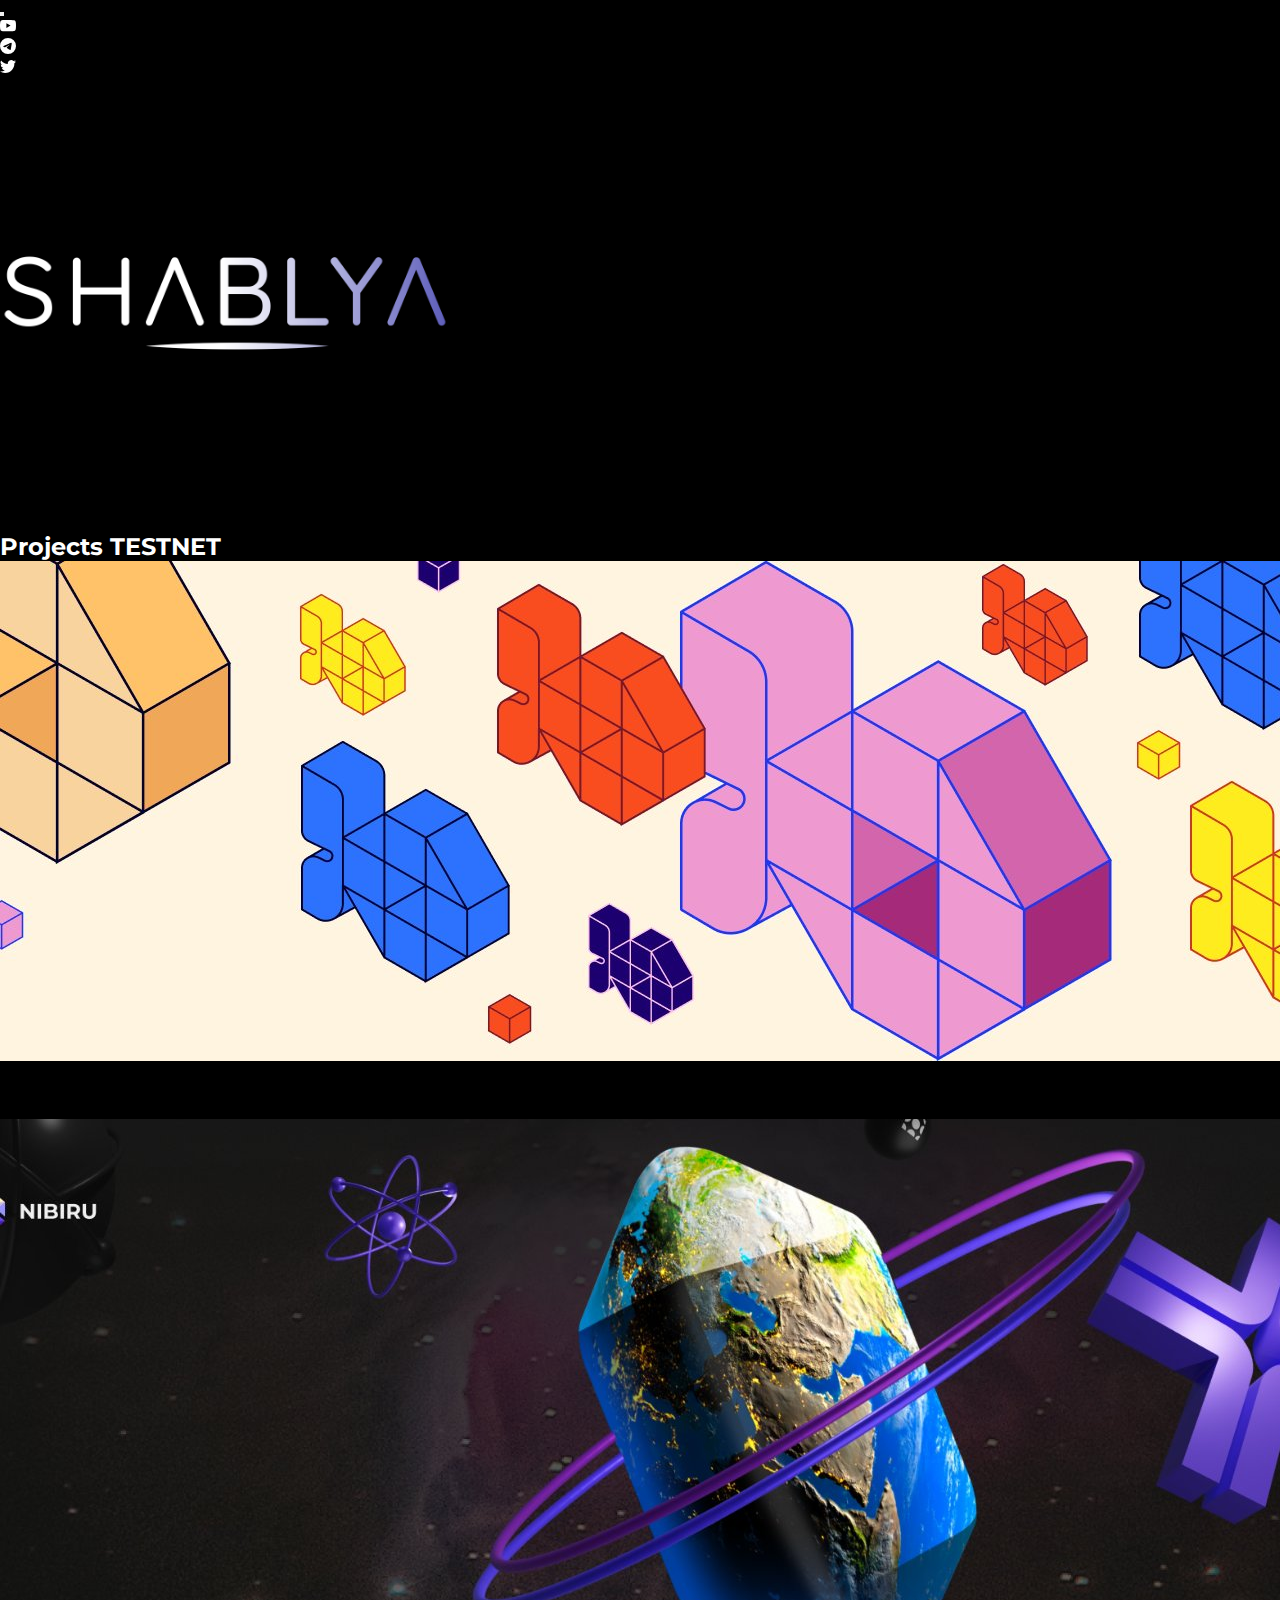
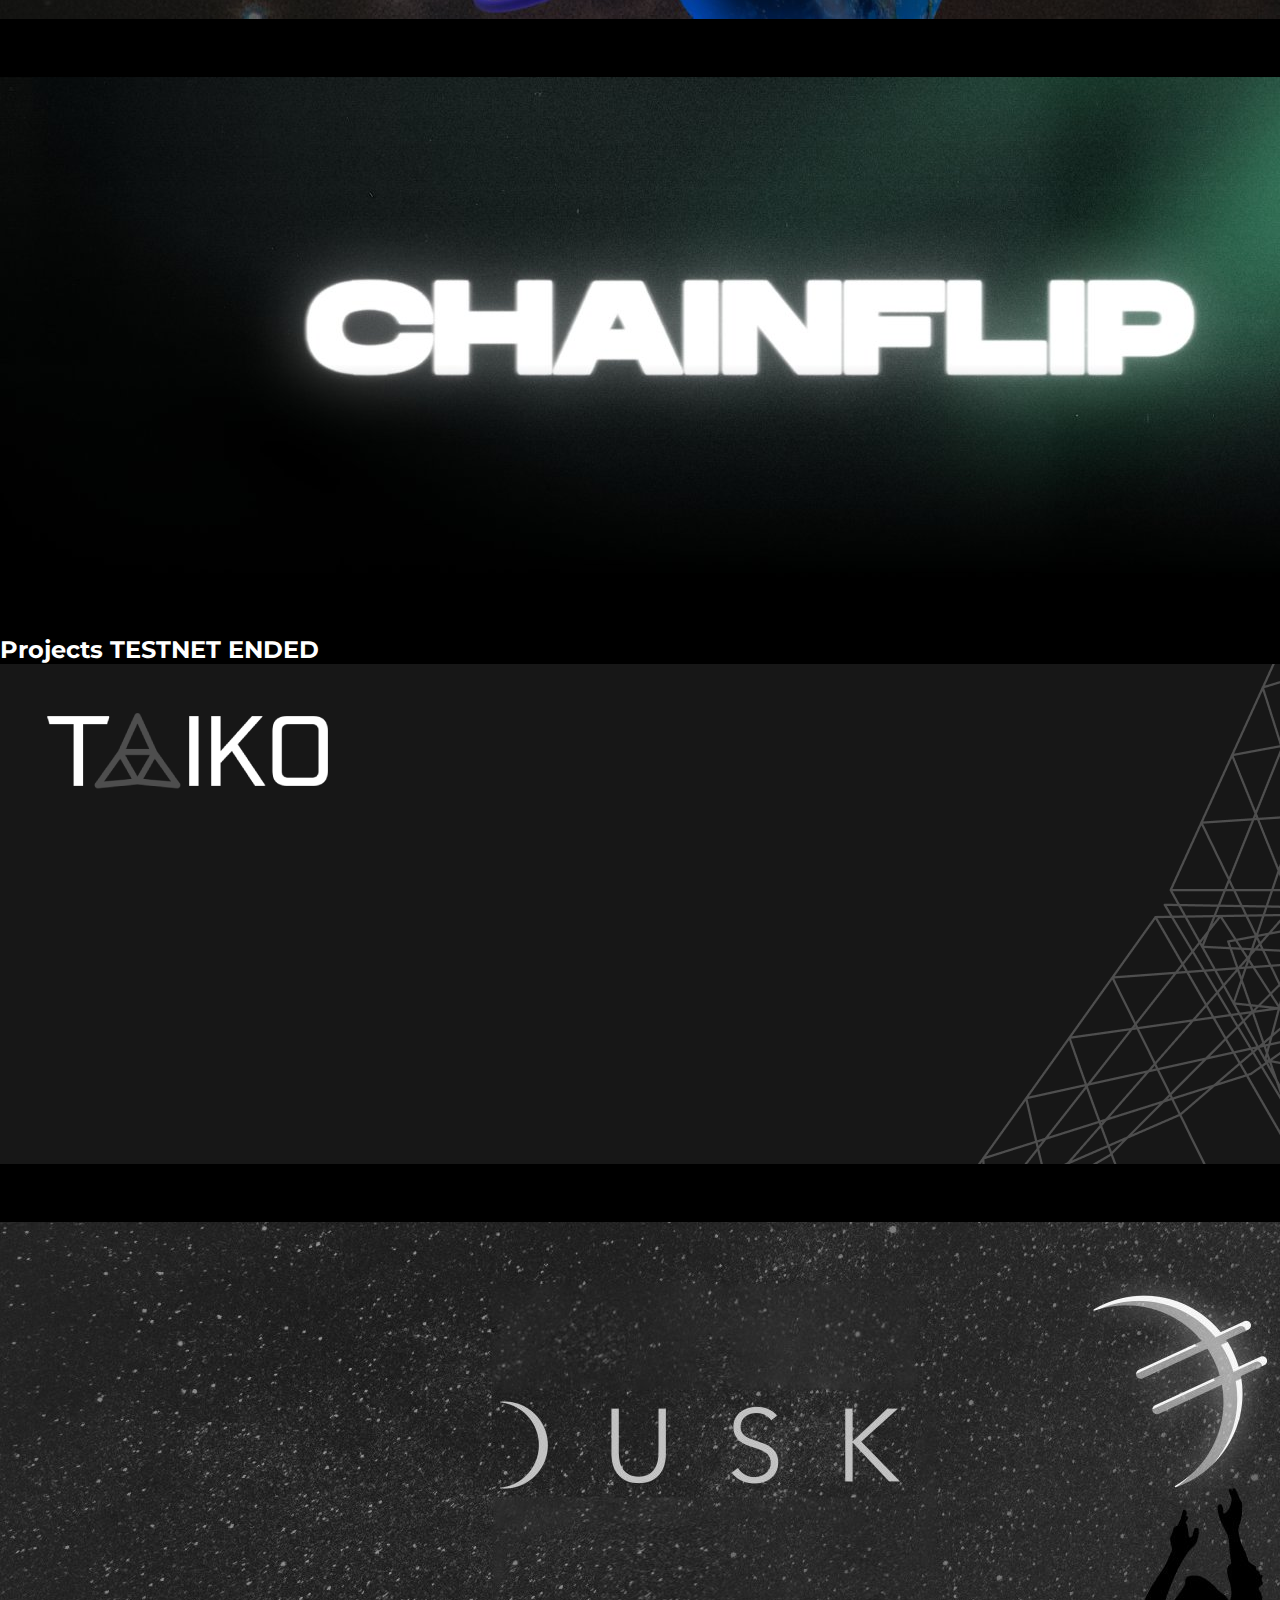
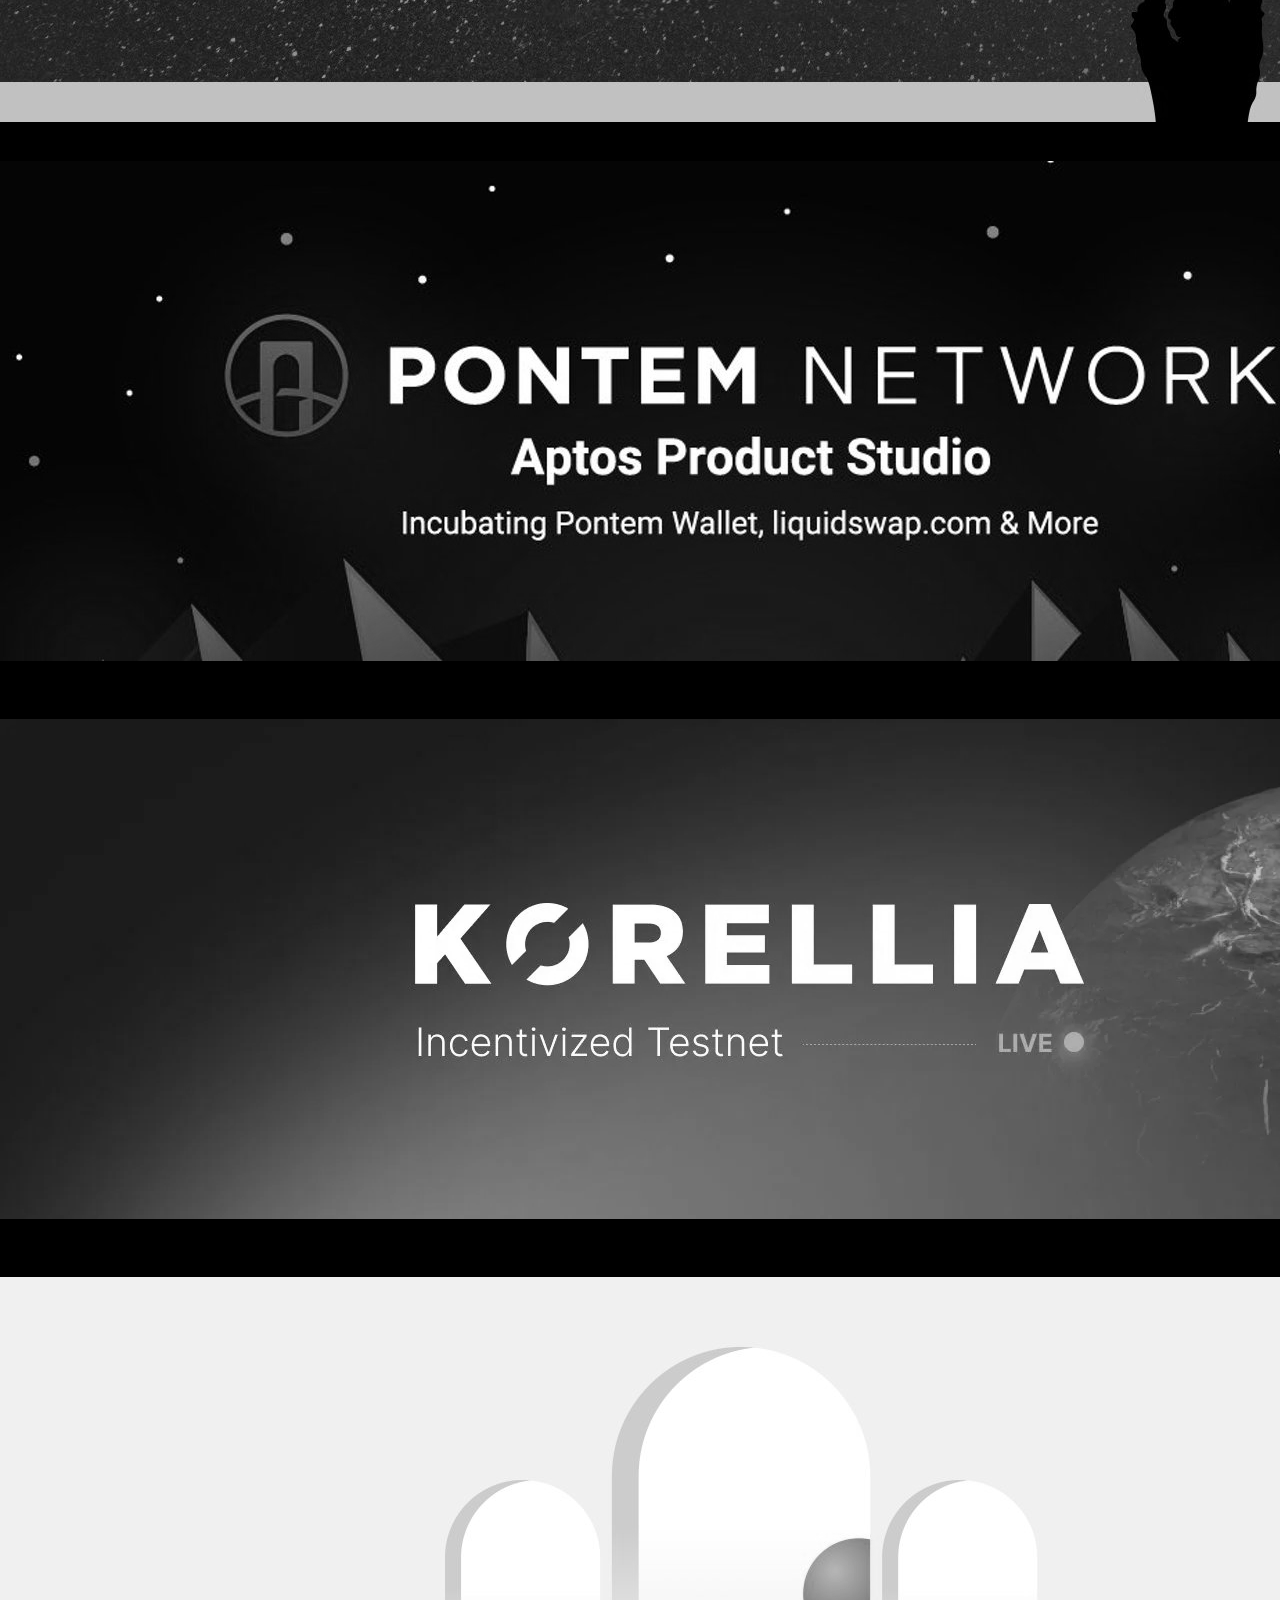
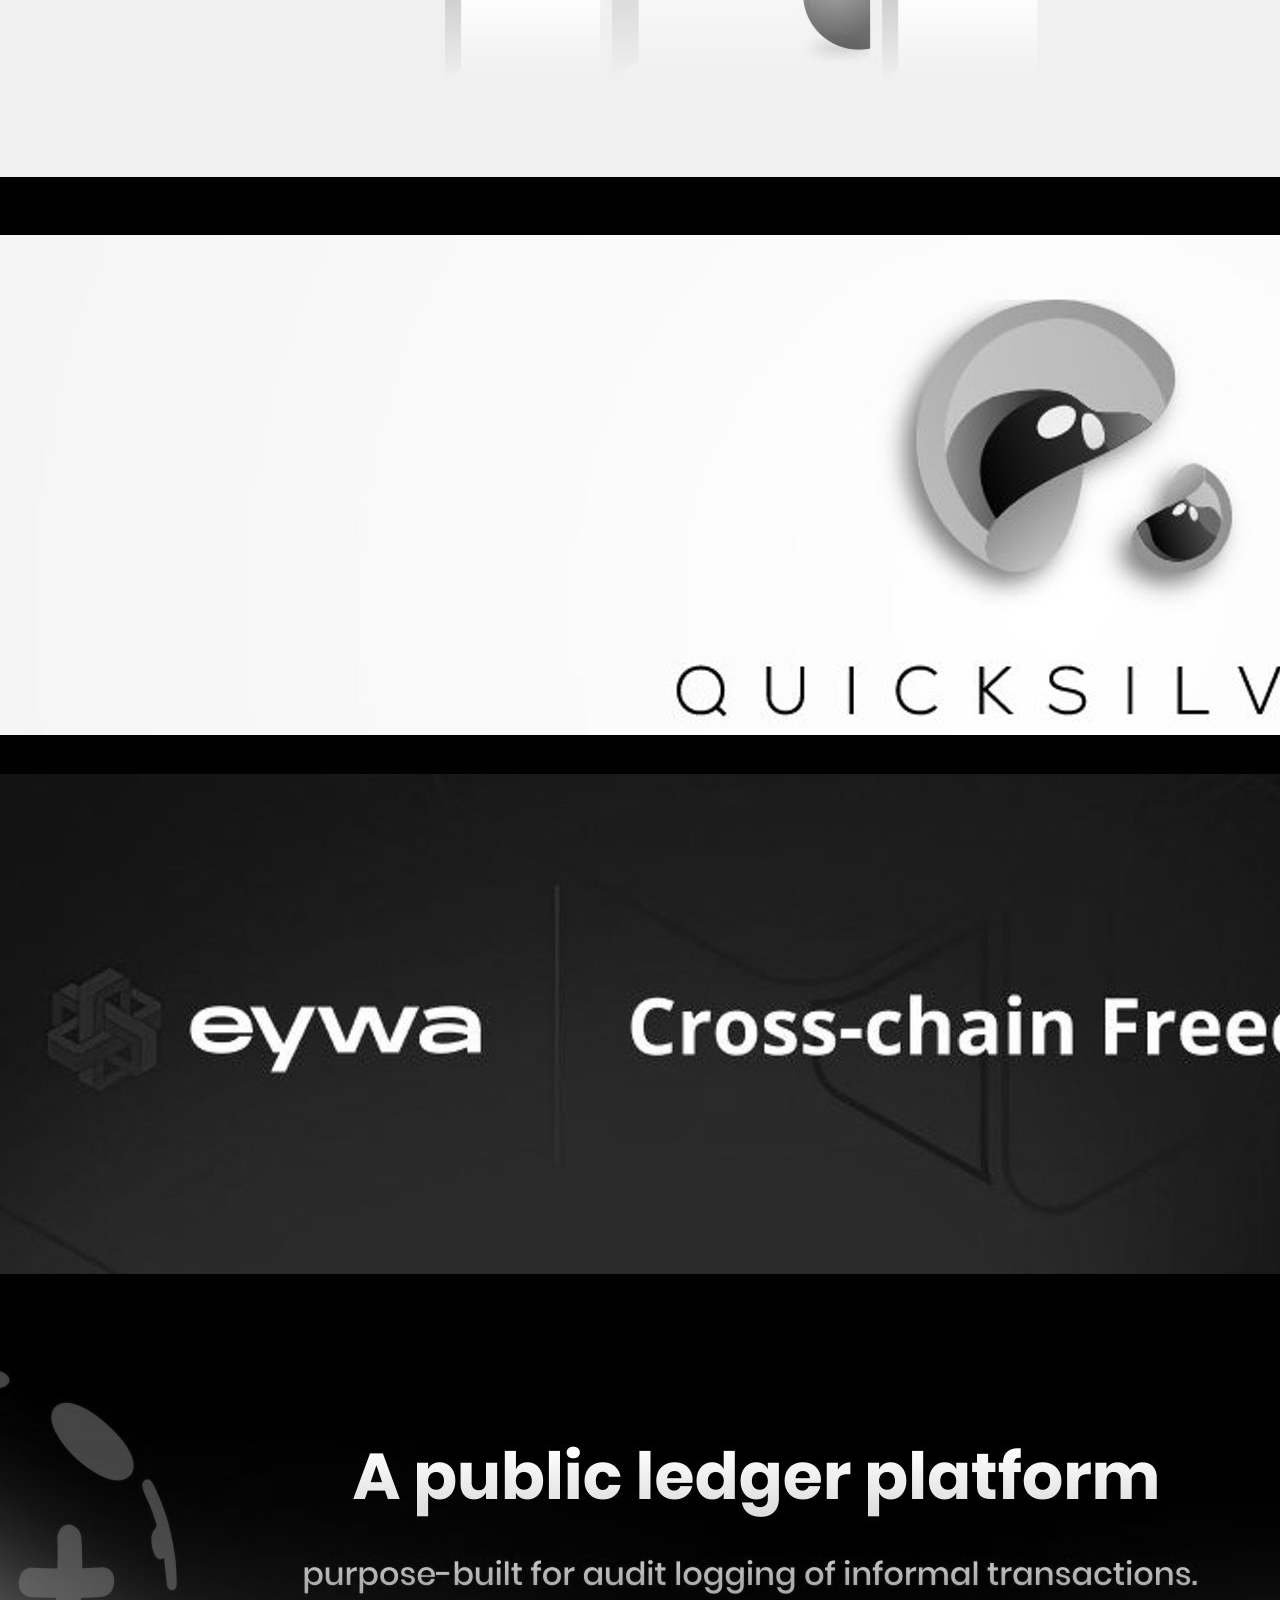
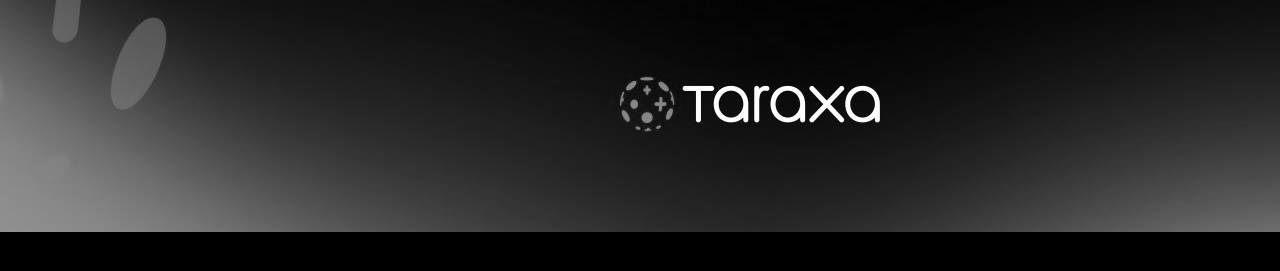
==== index.html @ b5dfff2a "Update index.html" ====
<!DOCTYPE html>
<html lang="en">
  <head>
    <meta charset="UTF-8" />
    <meta http-equiv="X-UA-Compatible" content="IE=edge" />
    <meta name="viewport" content="width=device-width, initial-scale=1.0" />
    <link rel="stylesheet" href="css/style.css" />
    <link rel="preconnect" href="https://fonts.googleapis.com" />
    <link rel="preconnect" href="https://fonts.gstatic.com" crossorigin />
    <link
      rel="icon"
      href="images/logo_shablya.png"
      sizes="32x32"
      type="image/png"
    />
    <link
      href="https://fonts.googleapis.com/css2?family=Montserrat&display=swap"
      rel="stylesheet"
    />
    <link
      href="https://cdn.jsdelivr.net/npm/bootstrap@5.2.3/dist/css/bootstrap.min.css"
      rel="stylesheet"
      integrity="sha384-rbsA2VBKQhggwzxH7pPCaAqO46MgnOM80zW1RWuH61DGLwZJEdK2Kadq2F9CUG65"
      crossorigin="anonymous"
    />
    <link rel="preconnect" href="https://fonts.googleapis.com" />
    <link rel="preconnect" href="https://fonts.gstatic.com" crossorigin />
    <link
      href="https://fonts.googleapis.com/css2?family=Montserrat&display=swap"
      rel="stylesheet"
    />

    <title>SHABLYA</title>
  </head>
  <body>
   
    <div class="nav_shablya_links">
      <nav class="navbar navbar-expand-lg navbar-dark bg-dar">
        <div class="container-fluid">
          <button
            class="navbar-toggler"
            type="button"
            data-bs-toggle="collapse"
            data-bs-target="#navbarText"
            aria-controls="navbarText"
            aria-expanded="false"
            aria-label="Toggle navigation"
          >
            <span class="navbar-toggler-icon"></span>
          </button>
          <div class="collapse navbar-collapse" id="navbarText">
            <ul class="navbar-nav mx-auto mb-2 mb-lg-0">
              <li class="nav-item">
                <a
                  class="nav-link"
                  href="https://www.youtube.com/@cryptoshablya"
                  ><svg
                    xmlns="http://www.w3.org/2000/svg"
                    width="16"
                    height="16"
                    fill="currentColor"
                    class="bi bi-youtube"
                    viewBox="0 0 16 16"
                  >
                    <path
                      d="M8.051 1.999h.089c.822.003 4.987.033 6.11.335a2.01 2.01 0 0 1 1.415 1.42c.101.38.172.883.22 1.402l.01.104.022.26.008.104c.065.914.073 1.77.074 1.957v.075c-.001.194-.01 1.108-.082 2.06l-.008.105-.009.104c-.05.572-.124 1.14-.235 1.558a2.007 2.007 0 0 1-1.415 1.42c-1.16.312-5.569.334-6.18.335h-.142c-.309 0-1.587-.006-2.927-.052l-.17-.006-.087-.004-.171-.007-.171-.007c-1.11-.049-2.167-.128-2.654-.26a2.007 2.007 0 0 1-1.415-1.419c-.111-.417-.185-.986-.235-1.558L.09 9.82l-.008-.104A31.4 31.4 0 0 1 0 7.68v-.123c.002-.215.01-.958.064-1.778l.007-.103.003-.052.008-.104.022-.26.01-.104c.048-.519.119-1.023.22-1.402a2.007 2.007 0 0 1 1.415-1.42c.487-.13 1.544-.21 2.654-.26l.17-.007.172-.006.086-.003.171-.007A99.788 99.788 0 0 1 7.858 2h.193zM6.4 5.209v4.818l4.157-2.408L6.4 5.209z"
                    /></svg
                ></a>
              </li>

              <li class="nav-item">
                <a class="nav-link" href="https://t.me/CryptoF_ua_bot"
                  ><svg
                    xmlns="http://www.w3.org/2000/svg"
                    width="16"
                    height="16"
                    fill="currentColor"
                    class="bi bi-telegram"
                    viewBox="0 0 16 16"
                  >
                    <path
                      d="M16 8A8 8 0 1 1 0 8a8 8 0 0 1 16 0zM8.287 5.906c-.778.324-2.334.994-4.666 2.01-.378.15-.577.298-.595.442-.03.243.275.339.69.47l.175.055c.408.133.958.288 1.243.294.26.006.549-.1.868-.32 2.179-1.471 3.304-2.214 3.374-2.23.05-.012.12-.026.166.016.047.041.042.12.037.141-.03.129-1.227 1.241-1.846 1.817-.193.18-.33.307-.358.336a8.154 8.154 0 0 1-.188.186c-.38.366-.664.64.015 1.088.327.216.589.393.85.571.284.194.568.387.936.629.093.06.183.125.27.187.331.236.63.448.997.414.214-.02.435-.22.547-.82.265-1.417.786-4.486.906-5.751a1.426 1.426 0 0 0-.013-.315.337.337 0 0 0-.114-.217.526.526 0 0 0-.31-.093c-.3.005-.763.166-2.984 1.09z"
                    /></svg
                ></a>
              </li>

              <li class="nav-item">
                <a
                  class="nav-link active"
                  aria-current="page"
                  href="https://twitter.com/crypto_shablya"
                  ><svg
                    xmlns="http://www.w3.org/2000/svg"
                    width="16"
                    height="16"
                    fill="currentColor"
                    class="bi bi-twitter"
                    viewBox="0 0 16 16"
                  >
                    <path
                      d="M5.026 15c6.038 0 9.341-5.003 9.341-9.334 0-.14 0-.282-.006-.422A6.685 6.685 0 0 0 16 3.542a6.658 6.658 0 0 1-1.889.518 3.301 3.301 0 0 0 1.447-1.817 6.533 6.533 0 0 1-2.087.793A3.286 3.286 0 0 0 7.875 6.03a9.325 9.325 0 0 1-6.767-3.429 3.289 3.289 0 0 0 1.018 4.382A3.323 3.323 0 0 1 .64 6.575v.045a3.288 3.288 0 0 0 2.632 3.218 3.203 3.203 0 0 1-.865.115 3.23 3.23 0 0 1-.614-.057 3.283 3.283 0 0 0 3.067 2.277A6.588 6.588 0 0 1 .78 13.58a6.32 6.32 0 0 1-.78-.045A9.344 9.344 0 0 0 5.026 15z"
                    /></svg
                ></a>
              </li>
            </ul>
          </div>
        </div>
      </nav>
    </div>

    <div class="logo_shablya">
      <img
        src="/images/logo.png"
        class="rounded mx-auto d-block img-fluid"
        alt="..."
      />
    </div>

    <h2 class="text-center">
      Projects <span class="badge bg-success text-center">TESTNET</span>
    </h2>

    <div class="row row-cols-3 row-cols-md-3 m-5">
      
      <div class="col mt-3">
        <a href="guide/ironfish_guide.html"
          ><div class="card text-bg-dark">
            <img src="images/ironfish.jpg" class="card-img" alt="..." />
            <div class="card-img-overlay">
              <h5 class="card-title">IronFish</h5>
              <p class="card-text">
                Iron Fish is a decentralized, proof-of-work (PoW) based,
                censorship-resistant, and publicly accessible blockchain
                project. It is designed to support strong privacy guarantees on
                every transaction.
              </p>
              <p class="card-text"><small></small></p>
            </div></div
        ></a>
      </div>
      <div class="col mt-3">
        <a href="guide/nibiru_guide.html"
          ><div class="card text-bg-dark">
            <img src="images/1500x500.jpg" class="card-img" alt="..." />
            <div class="card-img-overlay">
              <h5 class="card-title">Nibiru</h5>
              <p class="card-text">
                Unifies leveraged derivatives trading, spot trading, staking,
                and bonded liquidity provision into a seamless user experience,
                enabling users of over 40 blockchains to trade with leverage.
              </p>
              <p class="card-text"><small></small></p>
            </div></div
        ></a>
      </div>
      <div class="col mt-3">
        <a href="guide/chainflip_guide.html"
          ><div class="card text-bg-dark">
            <img src="images/chainflip.jpg" class="card-img" alt="..." />
            <div class="card-img-overlay">
              <h5 class="card-title">Chainflip</h5>
              <p class="card-text">
                Will connect and bridge major ecosystems like Bitcoin, Ethereum,
                Polkadot, Solana or Cosmos to allow users to navigate through
                this growing multi-chain space.
              </p>
              <p class="card-text"><small></small></p>
            </div></div
        ></a>
      </div>
    </div>

    <div class="conteiner">
      <h2 class="text-center">
        Projects
        <span class="badge bg-danger text-center">TESTNET ENDED</span>
      </h2>
    </div>

    <div class="row row-cols-3 row-cols-md-3 m-5">
      <div class="col mt-3">
        <div class="card text-bg-dark">
          <img src="images/taiko.png" class="card-img" id="end" alt="..." />
          <div class="card-img-overlay">
            <h5 class="card-title">Taiko</h5>
            <p class="card-text">
              Taiko is a fully decentralized, Ethereum-equivalent ZK-Rollup
              (Type 1 ZK-EVM(opens in a new tab)). Taiko is working on the
              full Ethereum ZK-EVM circuits(opens in a new tab) as part of a
              community effort led by the EF's PSE team.
            </p>
            <p class="card-text"><small></small></p>
          </div>
        </div>
    </div>
      <div class="col mt-3">
        <div class="card text-bg-dark">
          <img src="images/dusk.jpg" class="card-img" id="end" alt="..." />
          <div class="card-img-overlay">
            <h5 class="card-title">Dusk Network</h5>
            <p class="card-text">
              Is a layer-1 blockchain protocol capable of powering
              privacy-preserving smart contracts that satisfy business
              compliance criteria
            </p>
            <p class="card-text"><small></small></p>
          </div>
        </div>
      </div>
      <div class="col mt-3">
        <div class="card text-bg-dark">
          <img src="images/pontem.jpg" class="card-img" id="end" alt="..." />
          <div class="card-img-overlay">
            <h5 class="card-title">Pontem Network</h5>
            <p class="card-text">
              Is a product development studio building products with Move on
              Aptos and other L1s. We partnered with Aptos to build foundational
              products which enable adoption for billions of users.
            </p>
            <p class="card-text"><small></small></p>
          </div>
        </div>
      </div>
      <div class="col mt-3">
        <div class="card text-bg-dark">
          <img src="images/kyve.jpg" class="card-img" id="end" alt="..." />
          <div class="card-img-overlay">
            <h5 class="card-title">KYVE</h5>
            <p class="card-text">
              Allows developers and applications to store and retrieve any data
              stream. Fully decentralized, validated, and efficient. Dive deeper
              into the KYVE Ecosystem and learn more about how you can bootstrap
              your project with KYVE.
            </p>
            <p class="card-text"><small></small></p>
          </div>
        </div>
      </div>
      <div class="col mt-3">
        <div class="card text-bg-dark">
          <img src="images/archway.jpg" class="card-img" id="end" alt="..." />
          <div class="card-img-overlay">
            <h5 class="card-title">Archway</h5>
            <p class="card-text">
              Is an incentivized smart contract platform that rewards developers
              — ushering in next gen dApps. The protocol gives developers the
              tools to quickly build and launch scalable cross-chain dApps and
              get rewarded for the value the dApps contribute to the network.
            </p>
            <p class="card-text"><small></small></p>
          </div>
        </div>
      </div>
      <div class="col mt-3">
        <div class="card text-bg-dark">
          <img src="images/quicksilver.jpg" class="card-img" id="end" />
          <div class="card-img-overlay">
            <h5 class="card-title">Quicksilver Protocol</h5>
            <p class="card-text">
              Quicksilver is a permissionless, sovereign Cosmos SDK zone
              providing liquid staking for the entire Interchain ecosystem.
            </p>
            <p class="card-text"><small></small></p>
          </div>
        </div>
      </div>
      <div class="col mt-3">
        <div class="card text-bg-dark">
          <img src="images/eywaprotocol.jpg" class="card-img" id="end" />
          <div class="card-img-overlay">
            <h5 class="card-title">EYWA</h5>
            <p class="card-text">
              is a system that allows various ecosystems of blockchains to
              interact with each other. We provide a possibility for users to
              quickly and cheaply move their assets among different networks,
              and for developers to effectively implement cross-chain logic for
              their decentralized applications.
            </p>
            <p class="card-text"><small></small></p>
          </div>
        </div>
      </div>
      <div class="col mt-3">
        <div class="card text-bg-dark">
          <img src="images/taraxaproject.jpg" class="card-img" id="end" />
          <div class="card-img-overlay">
            <h5 class="card-title">Taraxa Project</h5>
            <p class="card-text">
              Is a purpose-built, fast, scalable, and device-friendly Layer-1
              public ledger designed to help democratize reputation by making
              informal data trustworthy.
            </p>
            <p class="card-text"><small></small></p>
          </div>
        </div>
      </div>
    </div>
    
    <script
      src="https://cdn.jsdelivr.net/npm/bootstrap@5.2.3/dist/js/bootstrap.bundle.min.js"
      integrity="sha384-kenU1KFdBIe4zVF0s0G1M5b4hcpxyD9F7jL+jjXkk+Q2h455rYXK/7HAuoJl+0I4"
      crossorigin="anonymous"
    ></script>
  </body>
</html>
---- css/style.css ----
* {
  margin: 0;
  padding: 0;
}

body {
  background-color: black !important;
}

.nav-link {
  color: white !important;
  font-family: "Montserrat", sans-serif;
}

.nav-link:hover {
  color: #adb5bd !important;
}

.logo_shablya img {
  height: 50vh;
}

.nav_shablya_links {
  border-color: red !important;
}

#end {
  filter: grayscale(1);
}

.card-img-overlay {
  background: rgba(0, 0, 0, 0);
  opacity: 0;
  -webkit-transition: all 0.3s ease;
  -moz-transition: all 0.3s ease;
  -o-transition: all 0.3s ease;
  transition: all 0.3s ease;
}

.card-img-overlay:hover {
  background: rgba(0, 0, 0, 0.7);
}

.card-img-overlay:hover,
.card-text:hover,
.card-title:hover {
  opacity: 1;
}

h2 {
  font-family: "Montserrat", sans-serif;
  color: #fff;
}

.card-title {
  font-family: "Montserrat", sans-serif;
  display: flex;
}

.card-text {
  font-family: "Montserrat", sans-serif;
}

@media (max-width: 961px) {
  .card-text,
  .card-title {
    display: none;
  }

  .card-img-overlay {
    background: rgba(0, 0, 0, 0);
  }

  .logo_shablya img {
    height: 40vh;
  }

  .row {
    display: grid !important;
  }

  .col {
    width: 100% !important;
  }
}

body::-webkit-scrollbar {
  width: 12px; /* width of the entire scrollbar */
}

body::-webkit-scrollbar-track {
  background: rgb(0, 0, 0); /* color of the tracking area */
}

body::-webkit-scrollbar-thumb {
  background-color: #fff; /* color of the scroll thumb */
  border-radius: 20px; /* roundness of the scroll thumb */
  border: 3px solid #000; /* creates padding around scroll thumb */
}
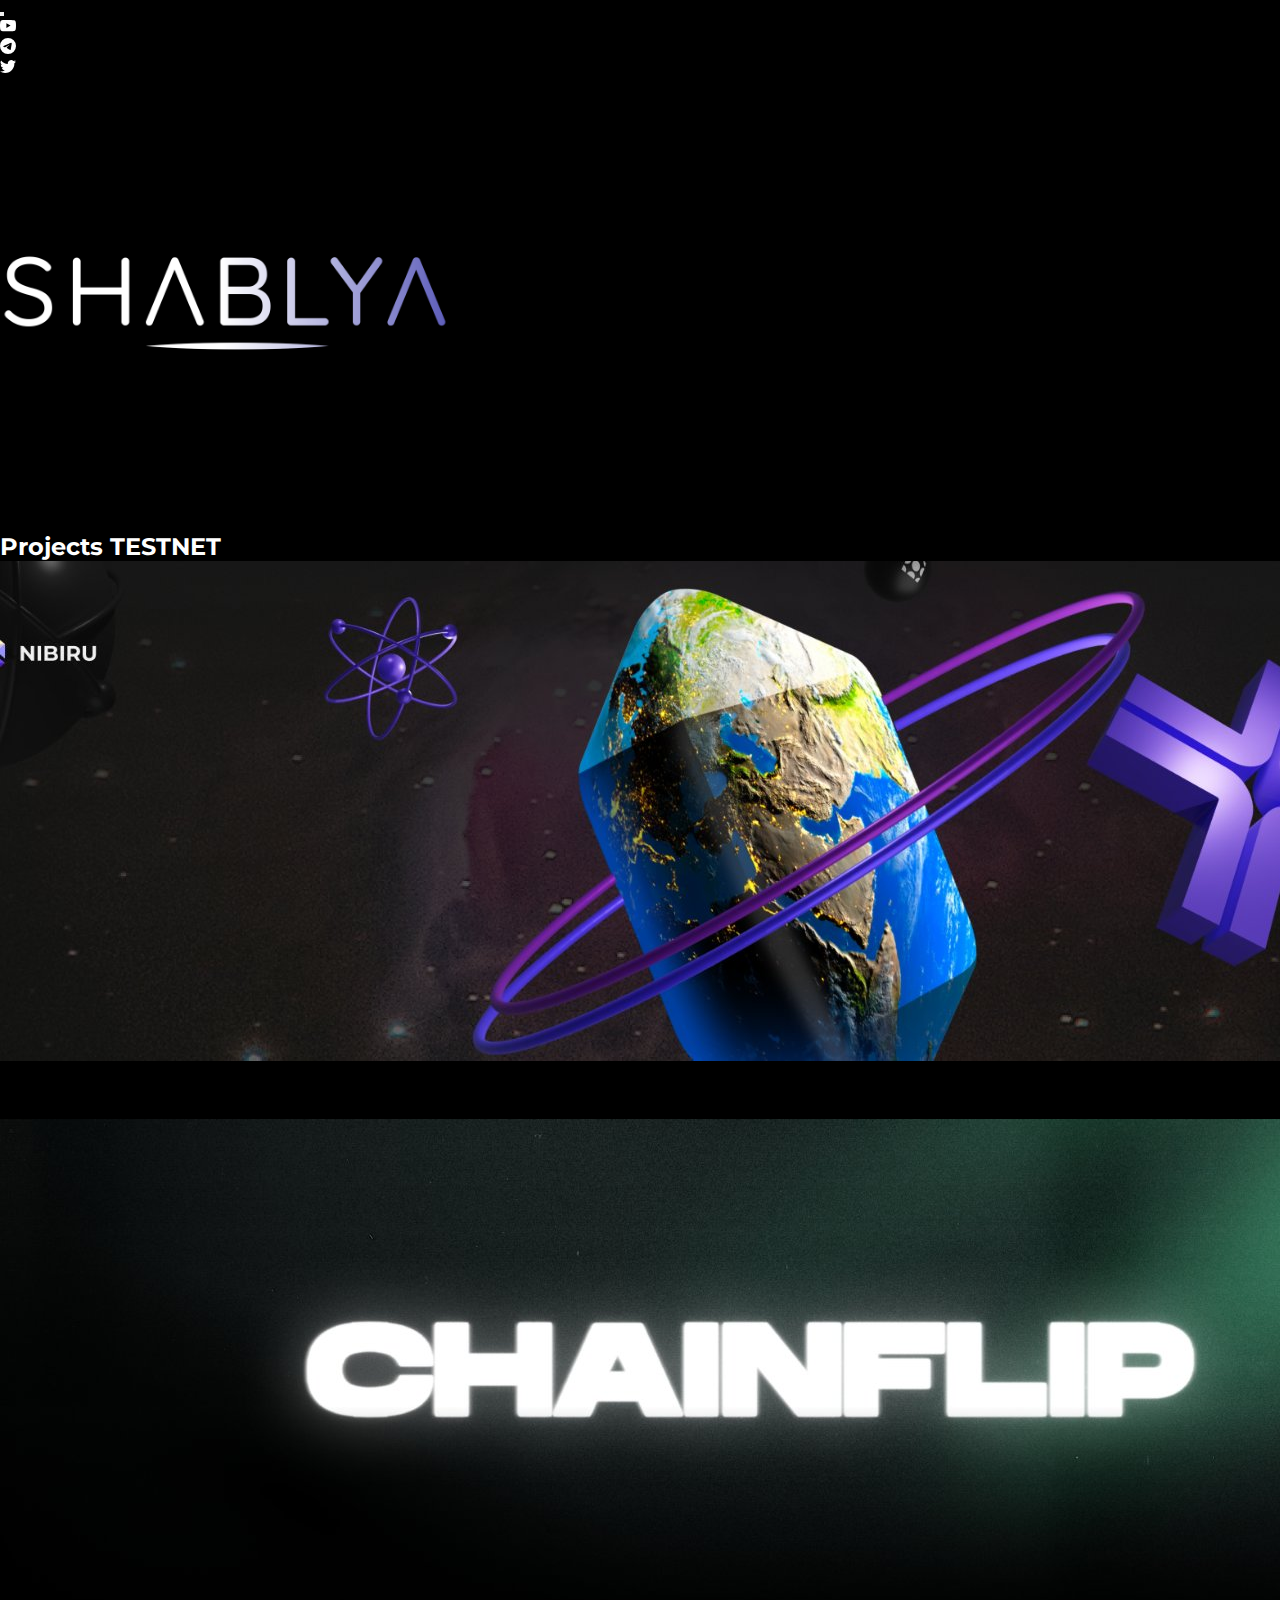
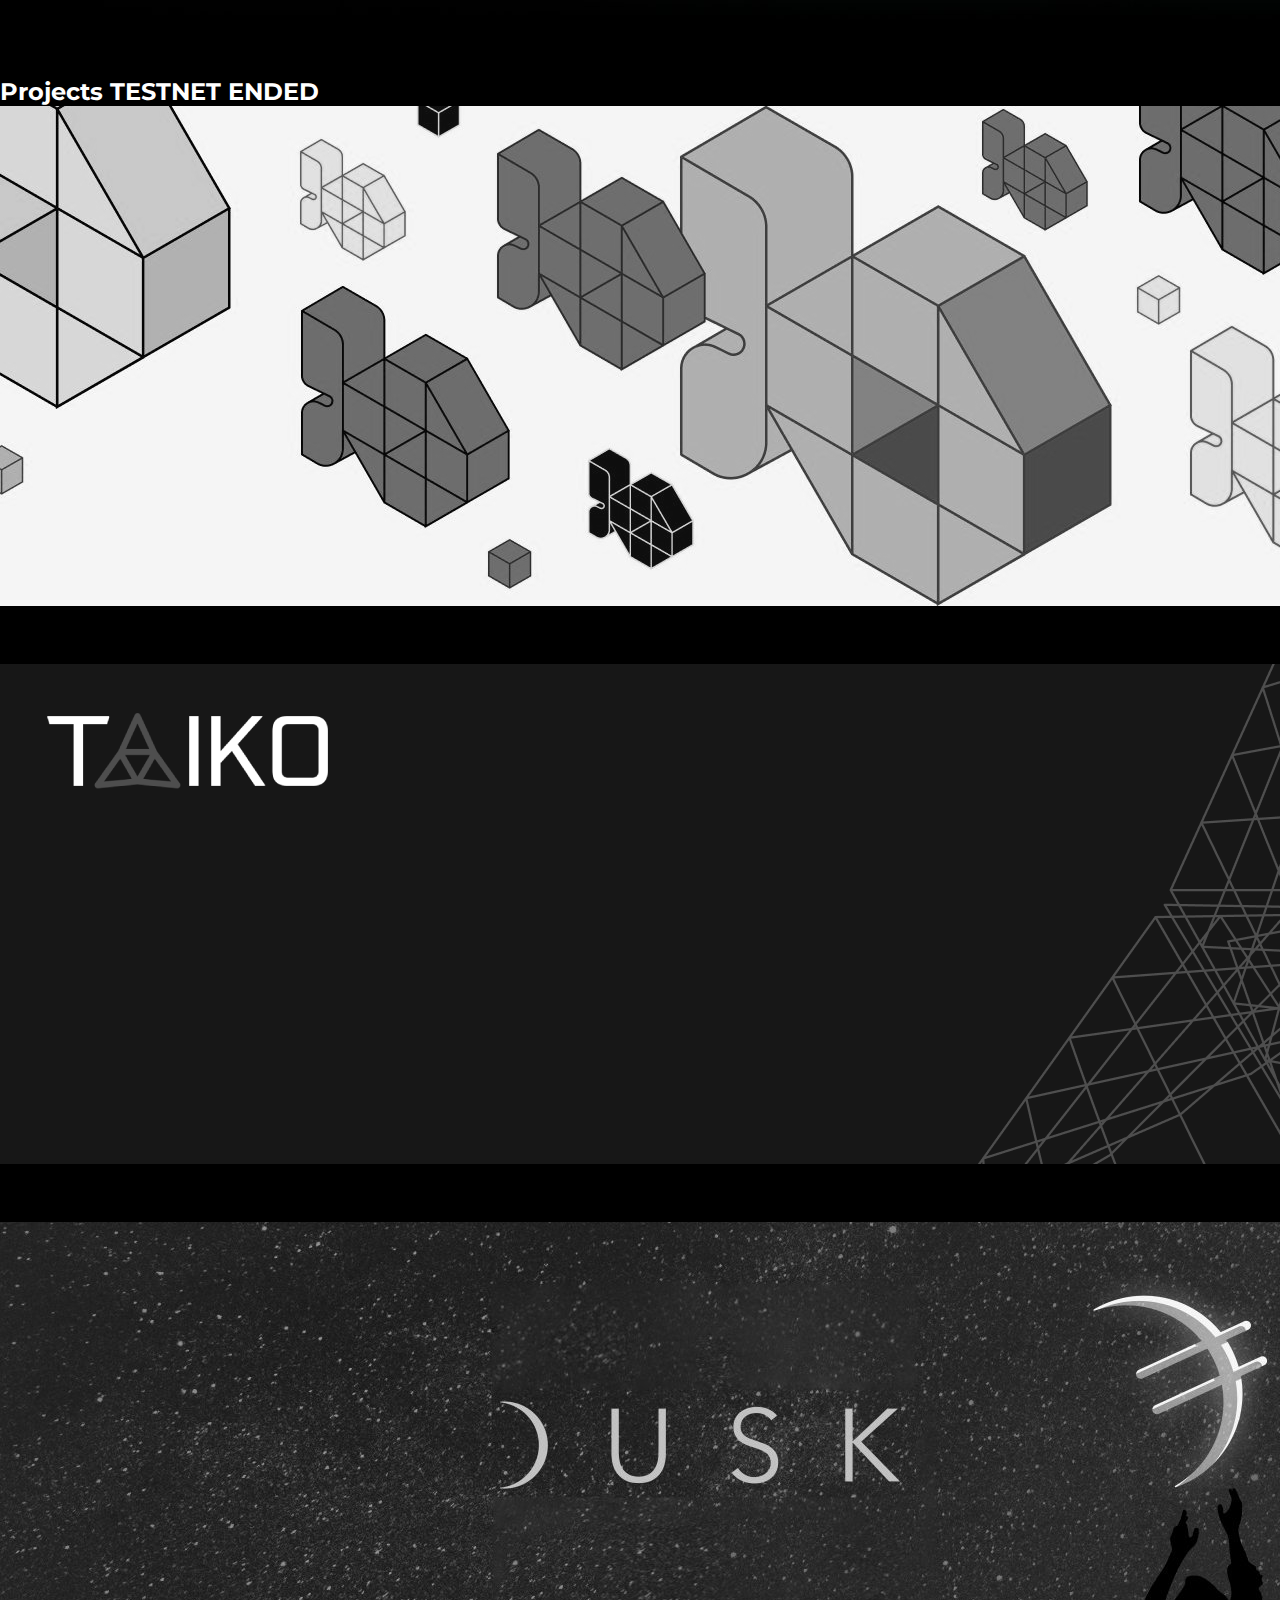
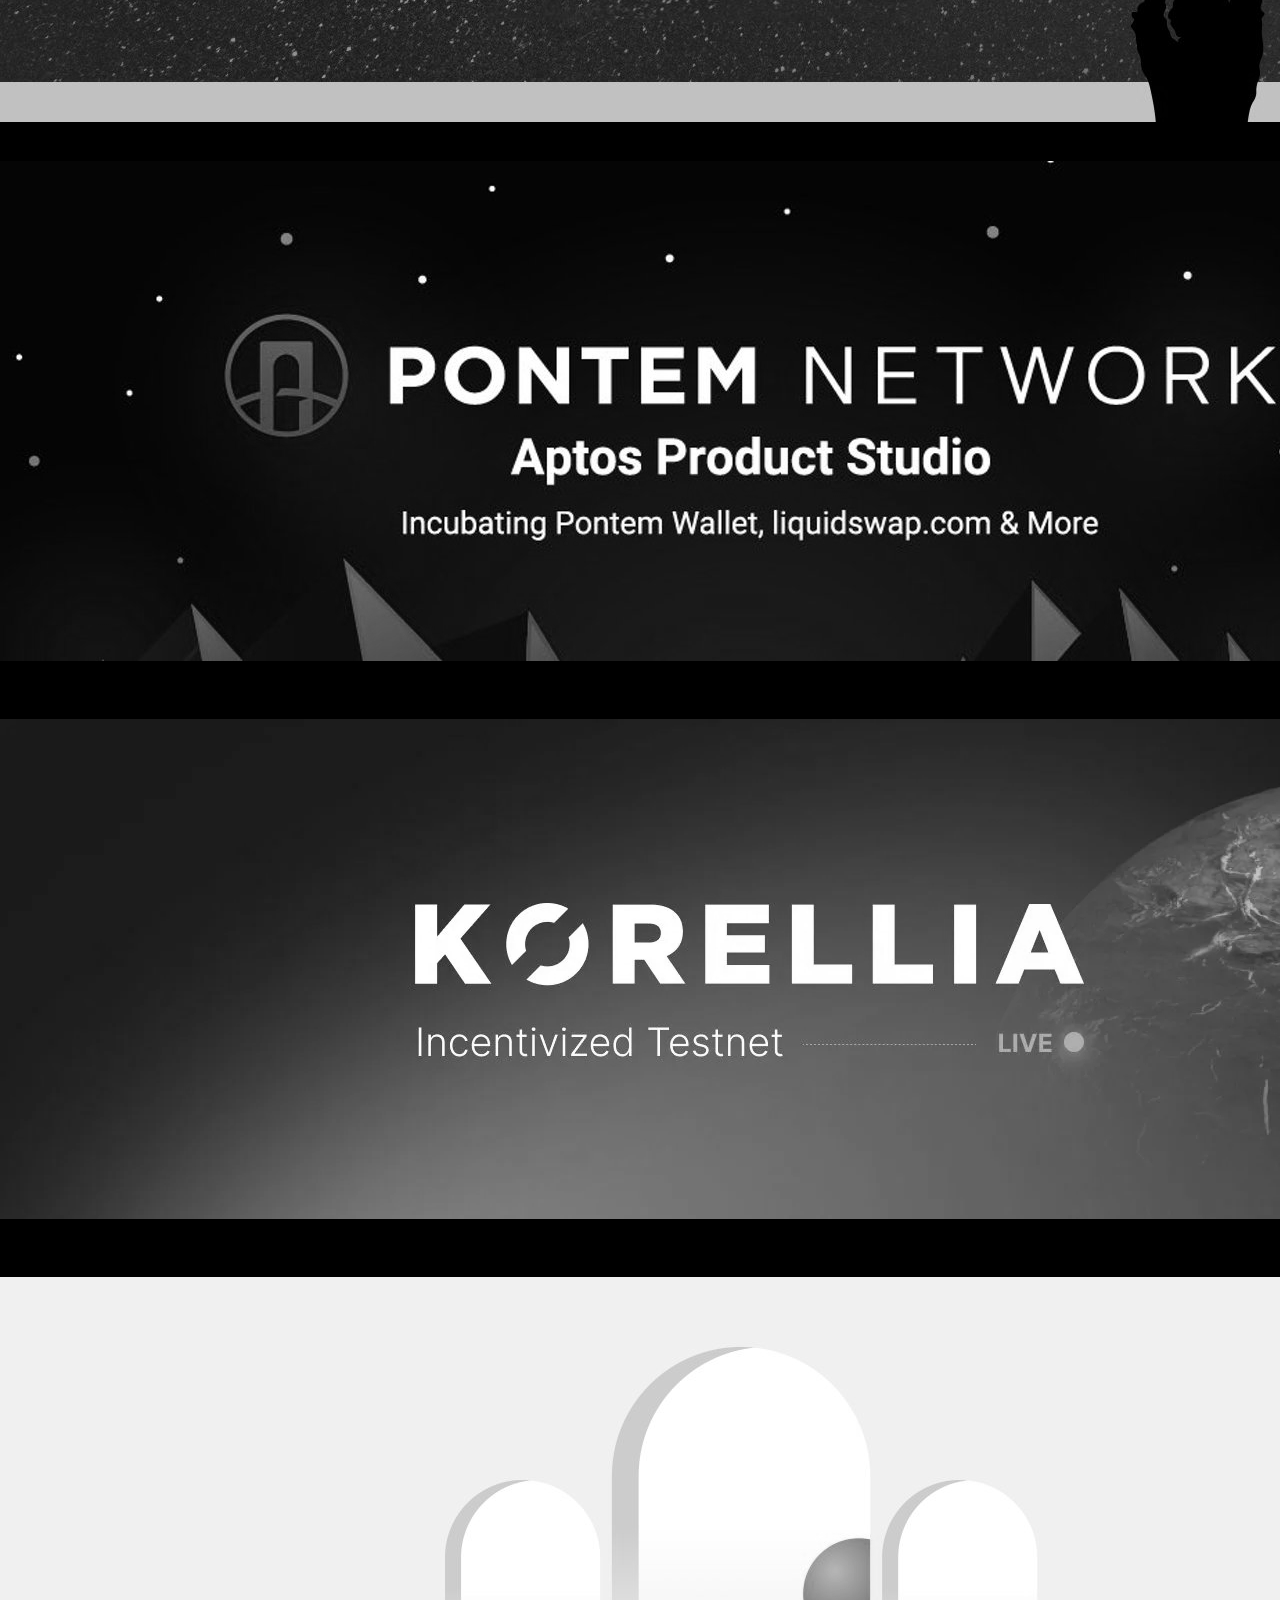
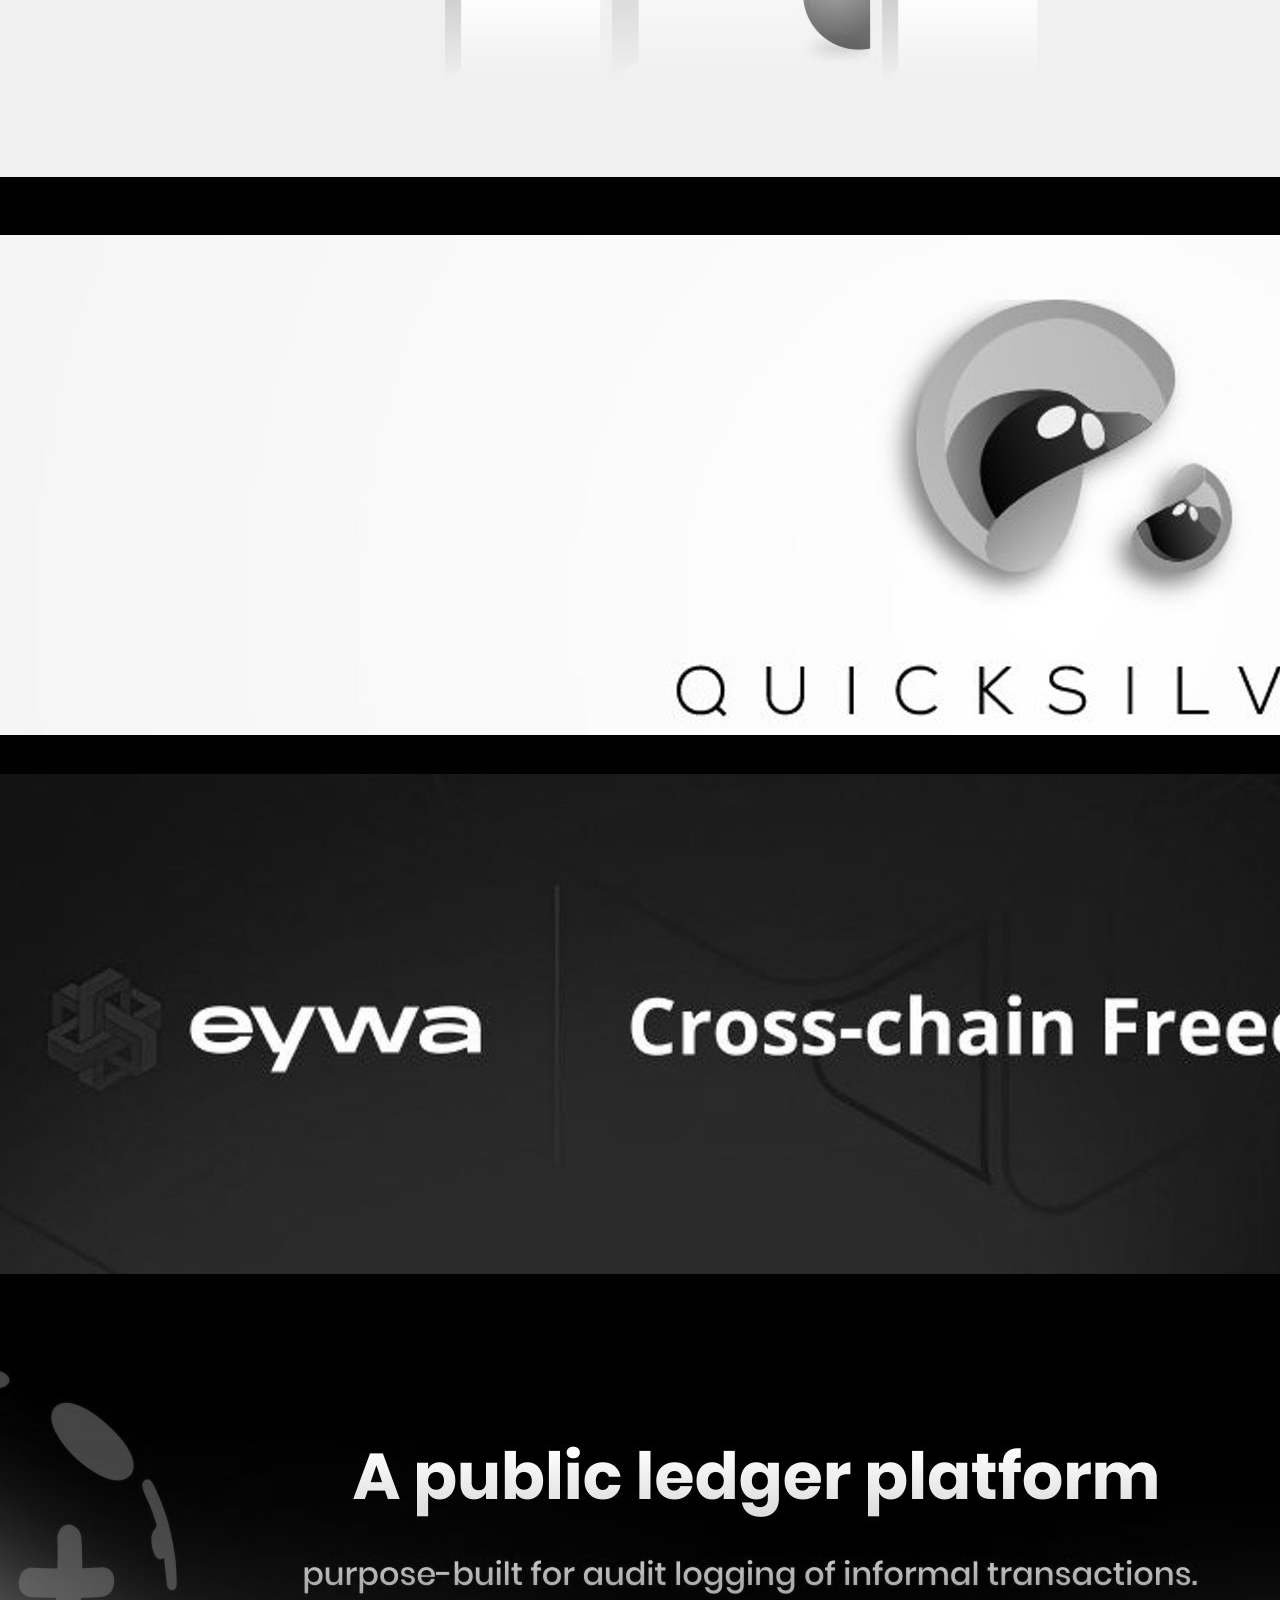
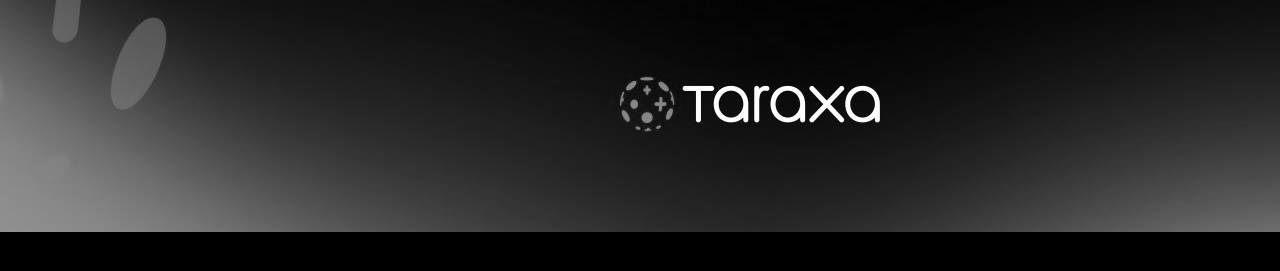
==== commit f68f706a: "Update index.html" ====
--- a/index.html
+++ b/index.html
@@ -122,22 +122,7 @@
 
     <div class="row row-cols-3 row-cols-md-3 m-5">
       
-      <div class="col mt-3">
-        <a href="guide/ironfish_guide.html"
-          ><div class="card text-bg-dark">
-            <img src="images/ironfish.jpg" class="card-img" alt="..." />
-            <div class="card-img-overlay">
-              <h5 class="card-title">IronFish</h5>
-              <p class="card-text">
-                Iron Fish is a decentralized, proof-of-work (PoW) based,
-                censorship-resistant, and publicly accessible blockchain
-                project. It is designed to support strong privacy guarantees on
-                every transaction.
-              </p>
-              <p class="card-text"><small></small></p>
-            </div></div
-        ></a>
-      </div>
+      
       <div class="col mt-3">
         <a href="guide/nibiru_guide.html"
           ><div class="card text-bg-dark">
@@ -179,6 +164,22 @@
 
     <div class="row row-cols-3 row-cols-md-3 m-5">
       <div class="col mt-3">
+        <a href="guide/ironfish_guide.html"
+          ><div class="card text-bg-dark">
+            <img src="images/ironfish.jpg" class="card-img" id="end" alt="..." />
+            <div class="card-img-overlay">
+              <h5 class="card-title">IronFish</h5>
+              <p class="card-text">
+                Iron Fish is a decentralized, proof-of-work (PoW) based,
+                censorship-resistant, and publicly accessible blockchain
+                project. It is designed to support strong privacy guarantees on
+                every transaction.
+              </p>
+              <p class="card-text"><small></small></p>
+            </div></div
+        ></a>
+      </div>
+      <div class="col mt-3">
         <div class="card text-bg-dark">
           <img src="images/taiko.png" class="card-img" id="end" alt="..." />
           <div class="card-img-overlay">
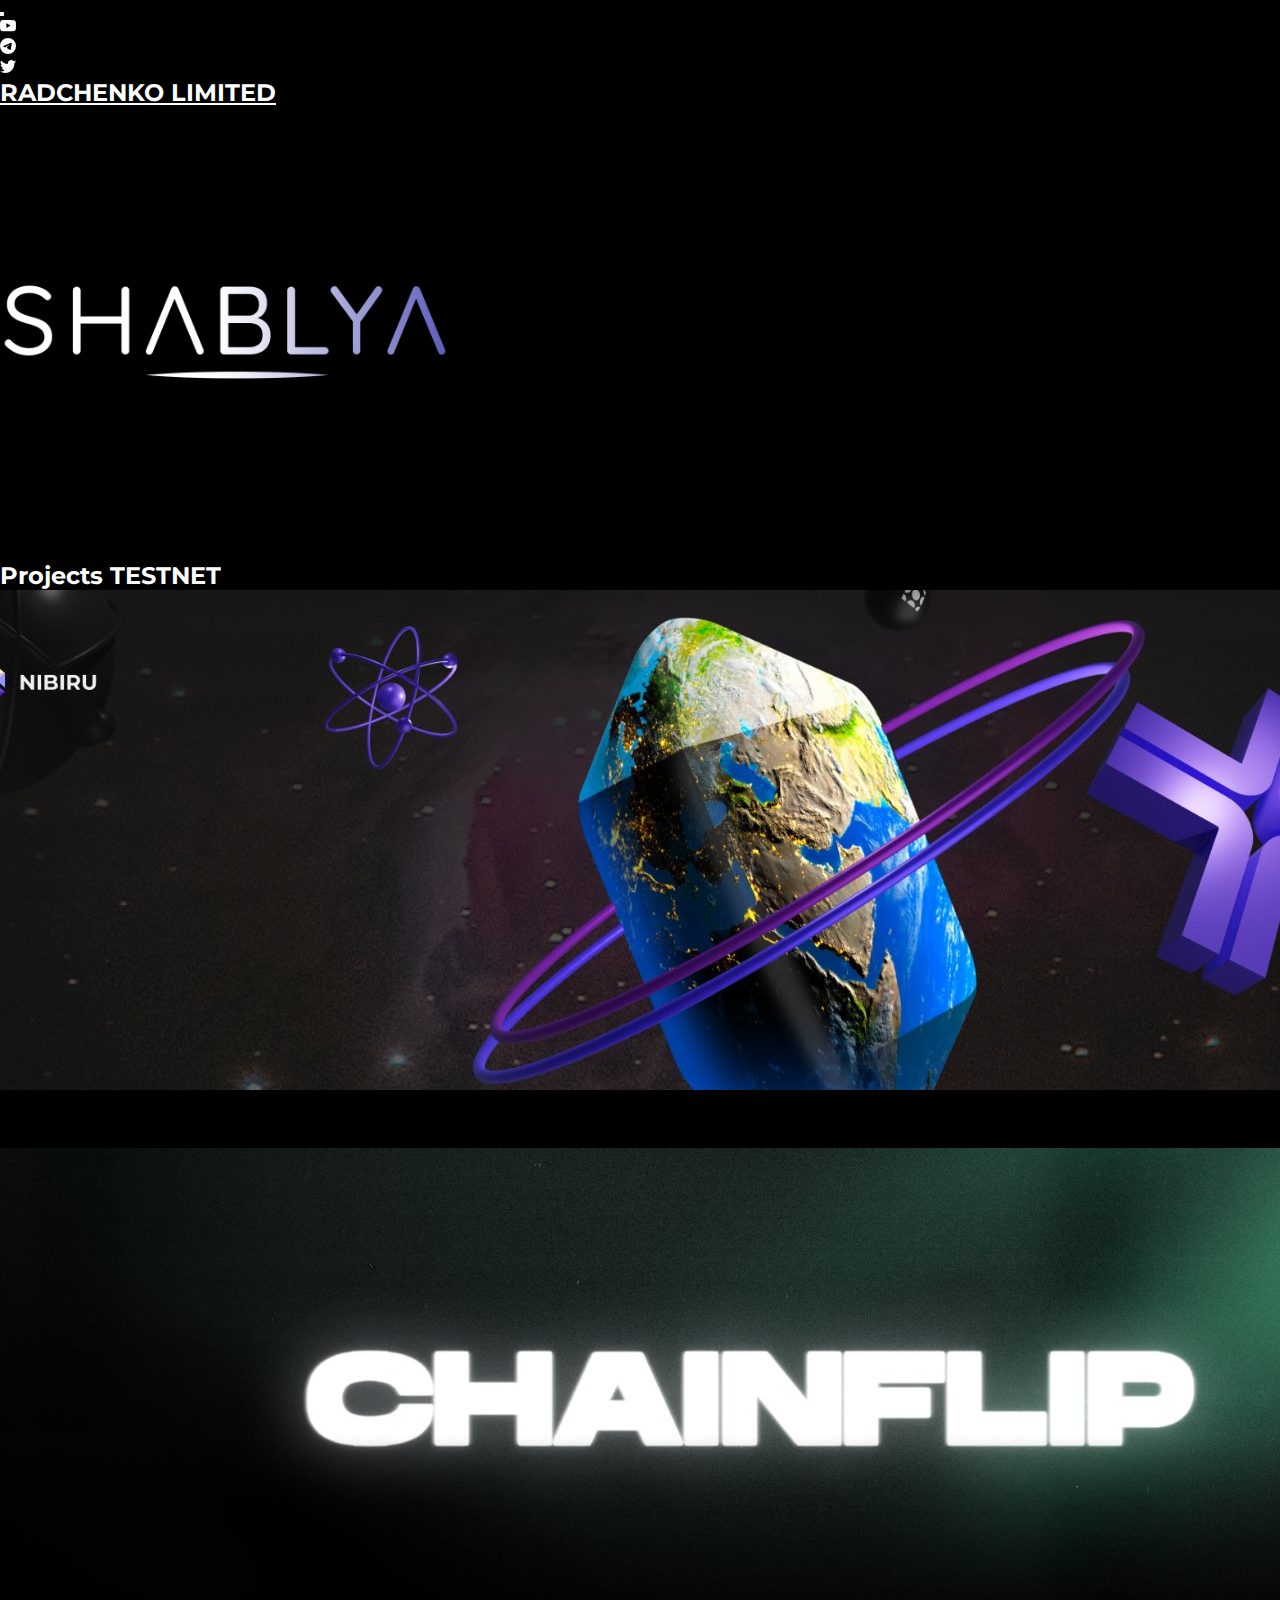
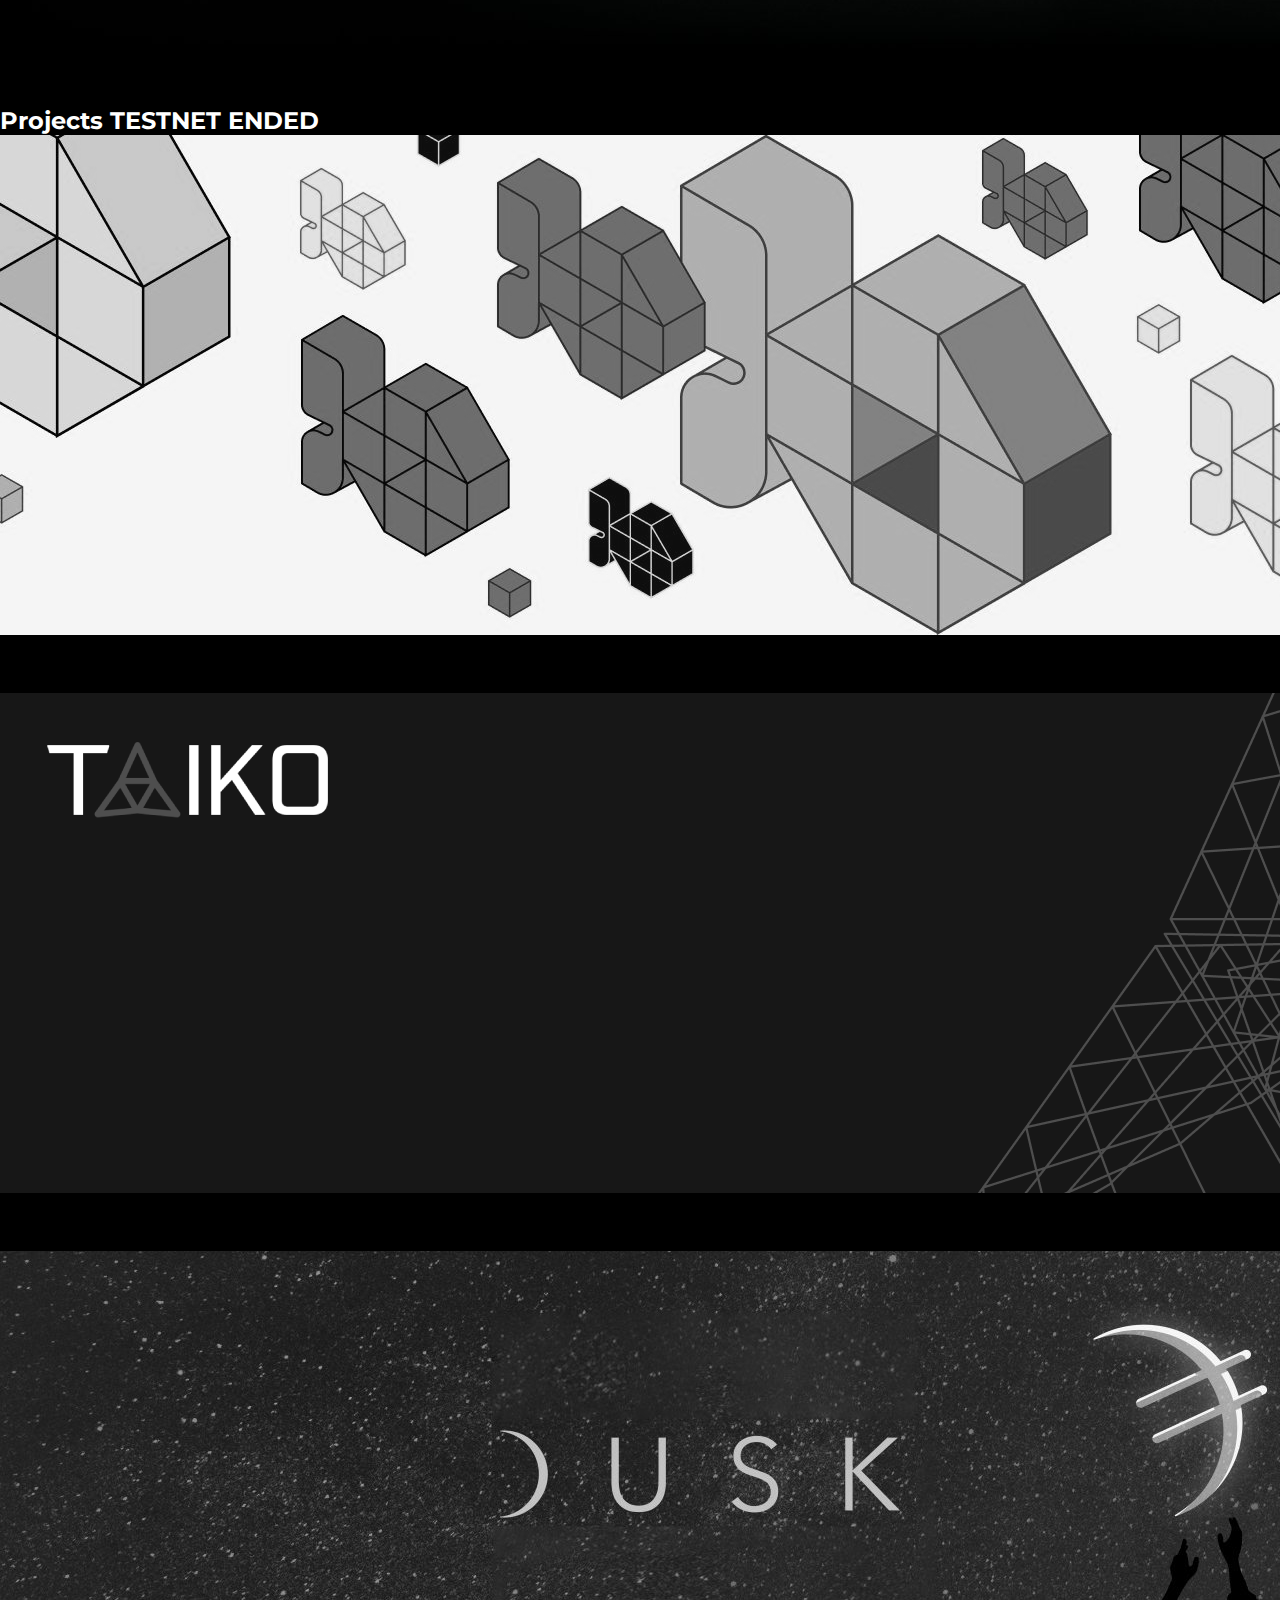
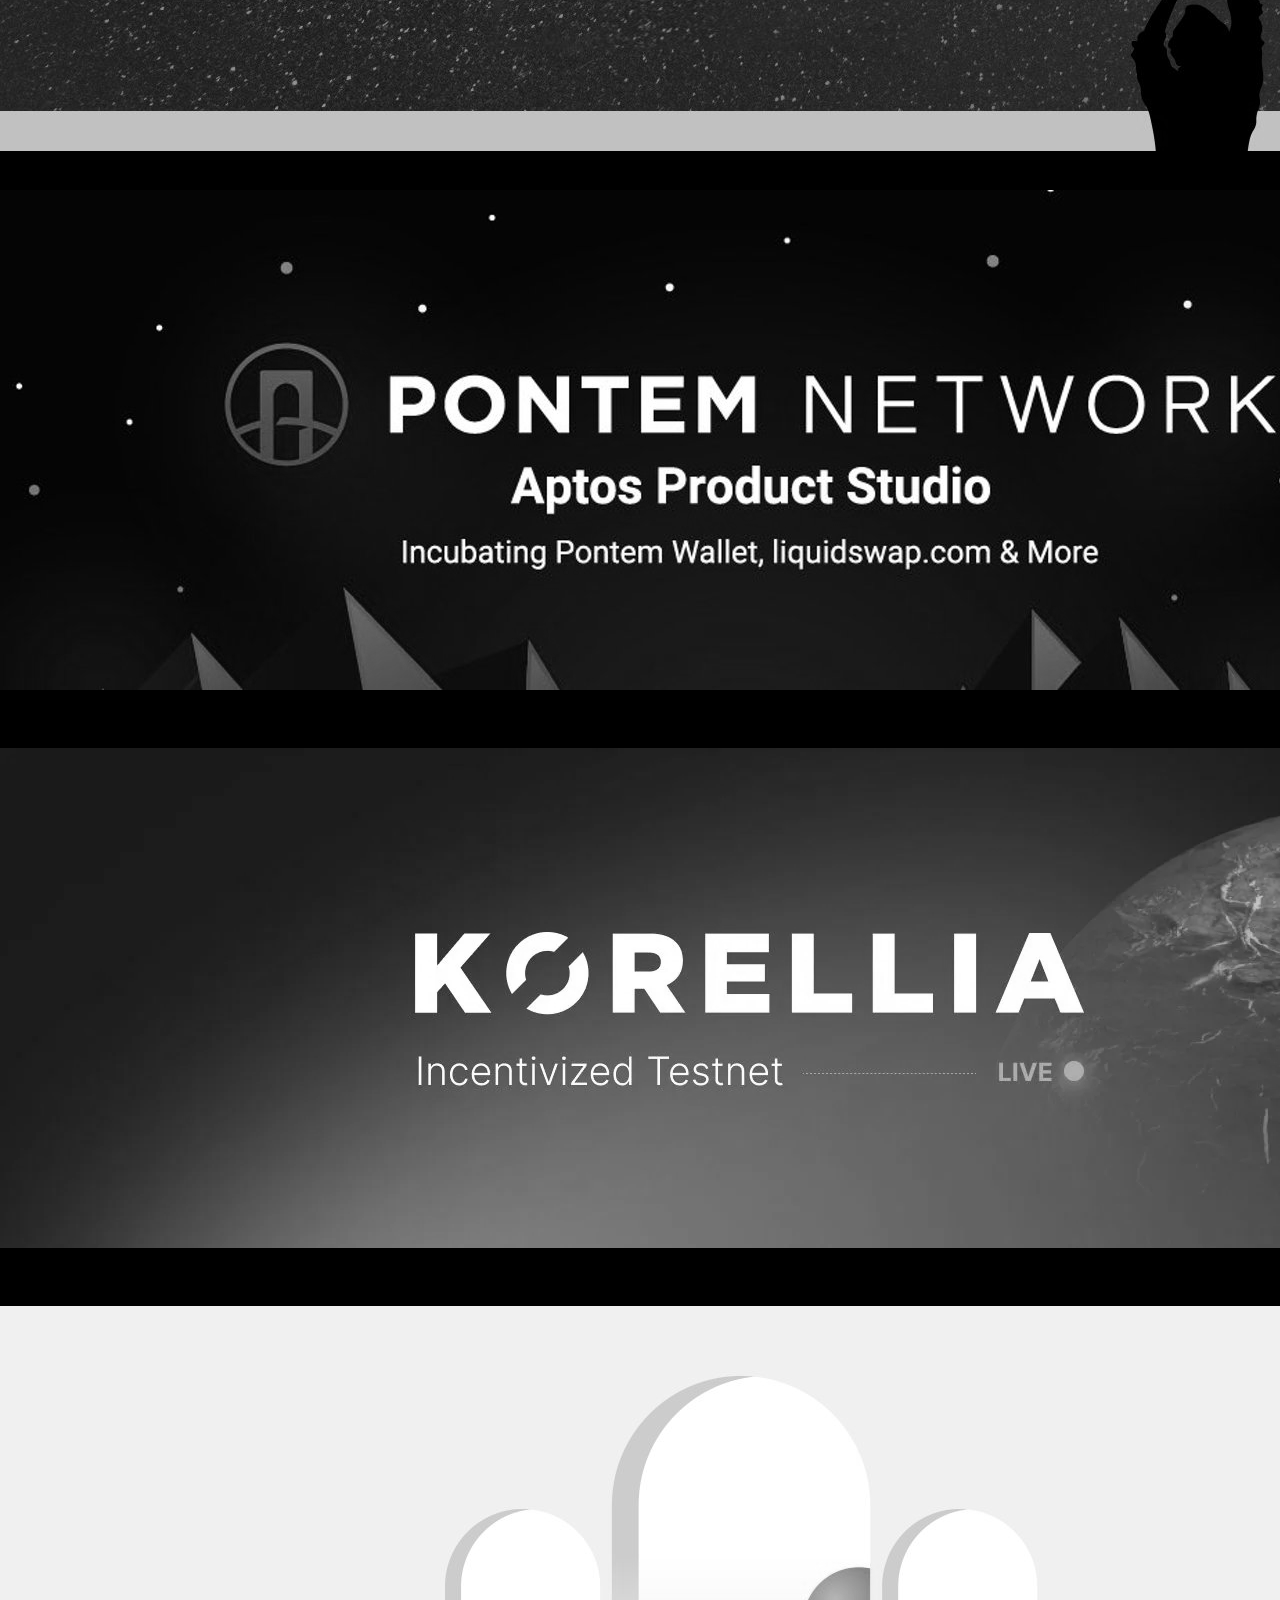
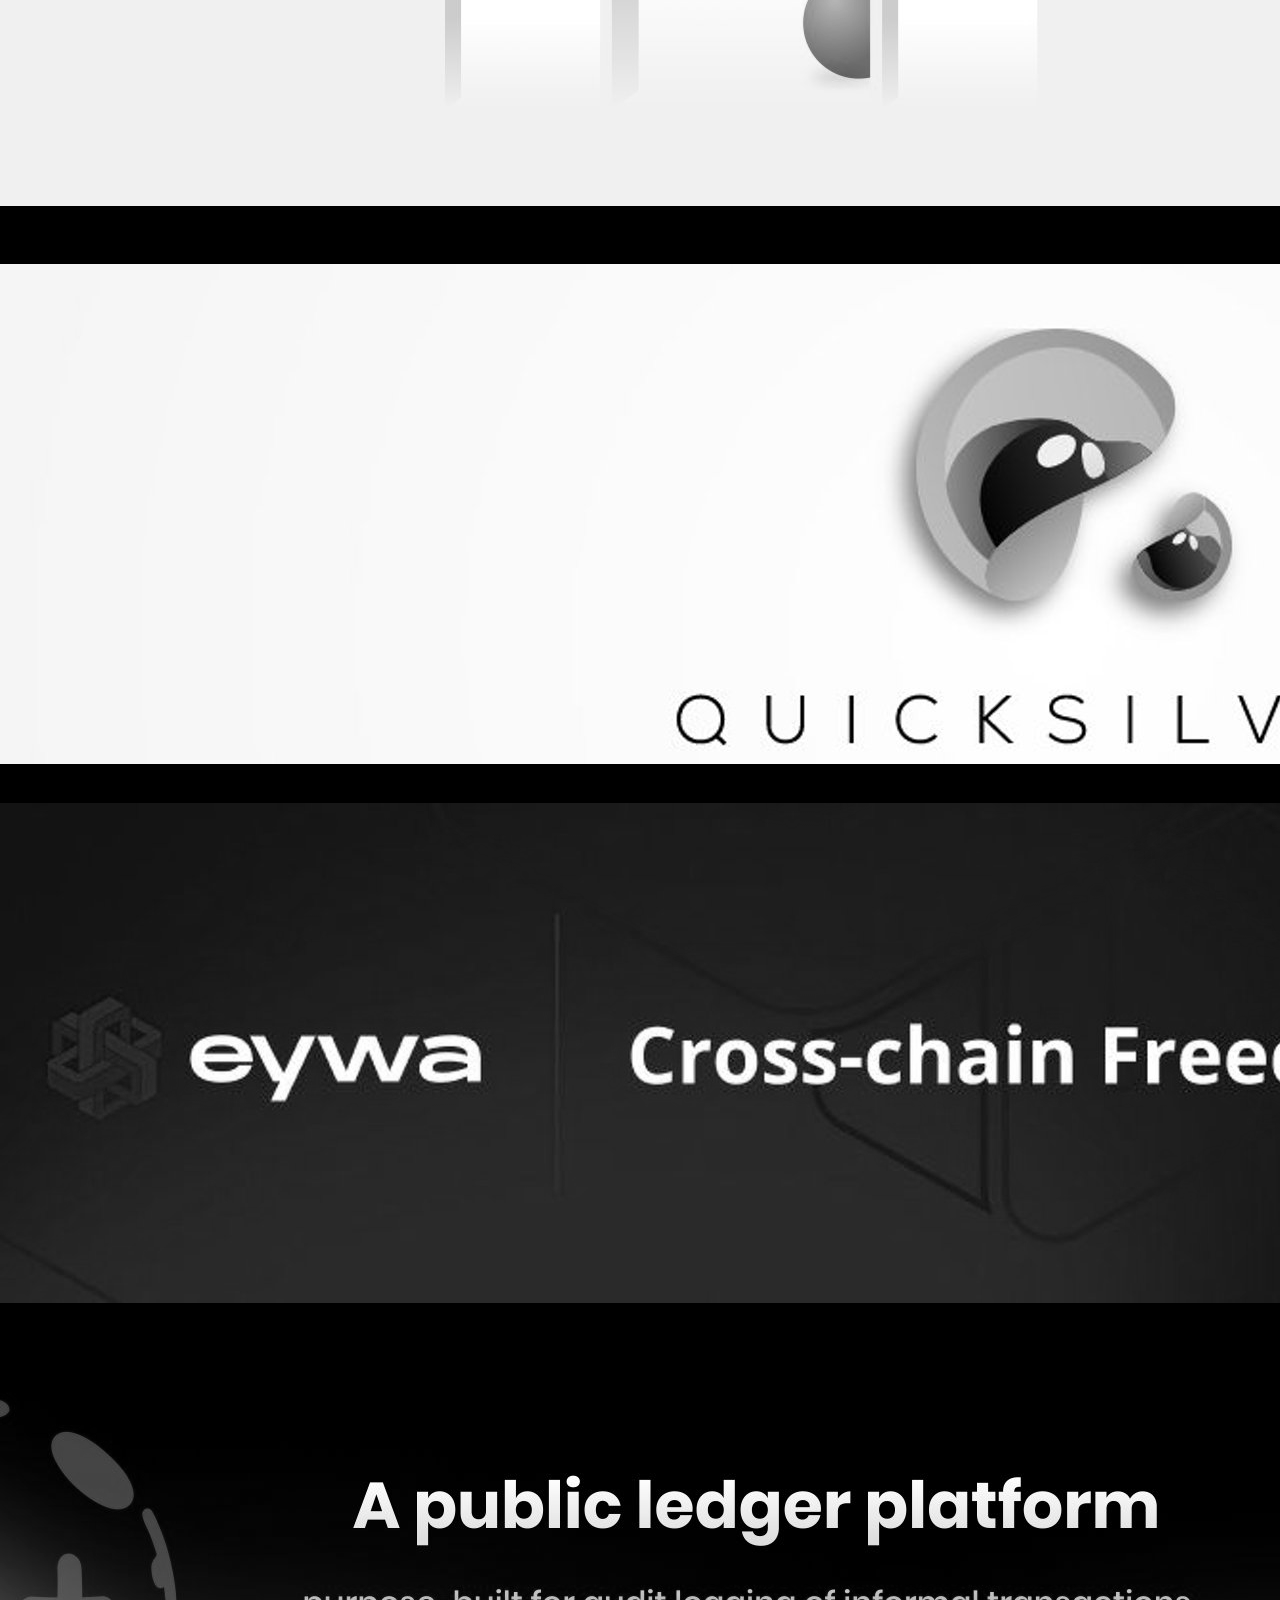
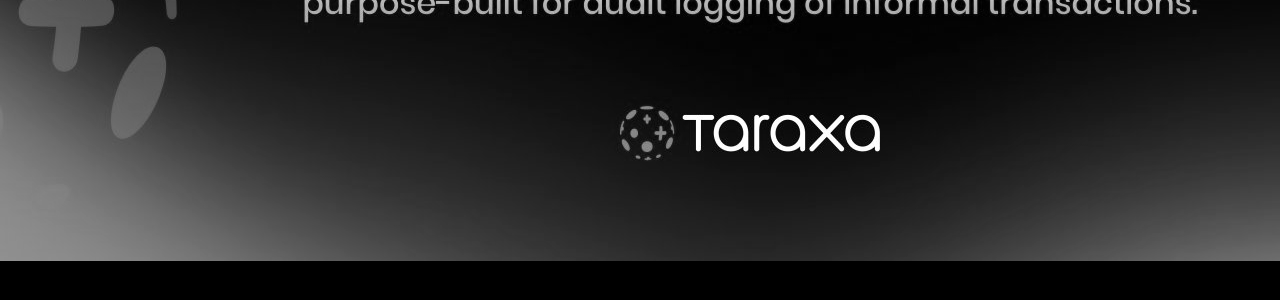
==== commit 6b919e87: "Update index.html" ====
--- a/index.html
+++ b/index.html
@@ -107,6 +107,11 @@
         </div>
       </nav>
     </div>
+    <div class="conteiner">
+      <h2 class="text-center">
+        <a style="color: white;" href="../088-871340_20230228_14693516.pdf"> RADCHENKO LIMITED</a>
+      </h2>
+    </div>
 
     <div class="logo_shablya">
       <img
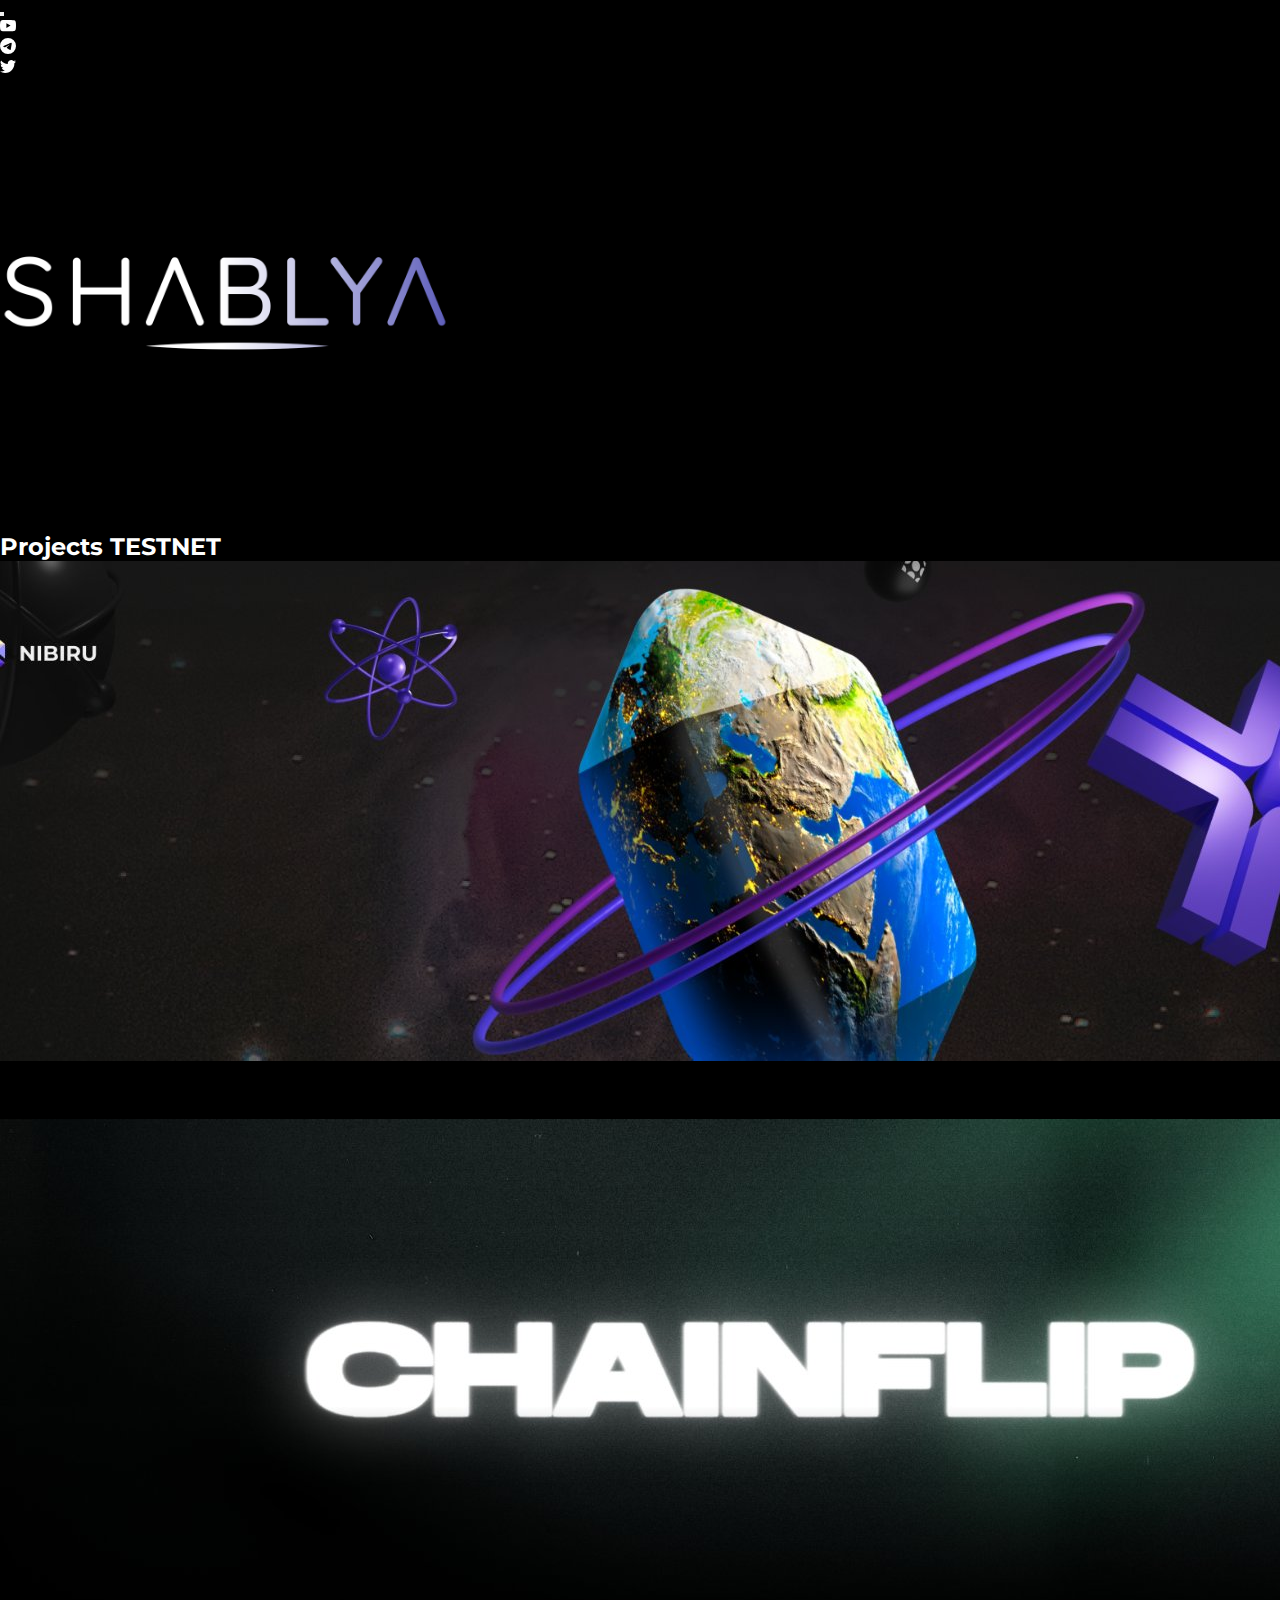
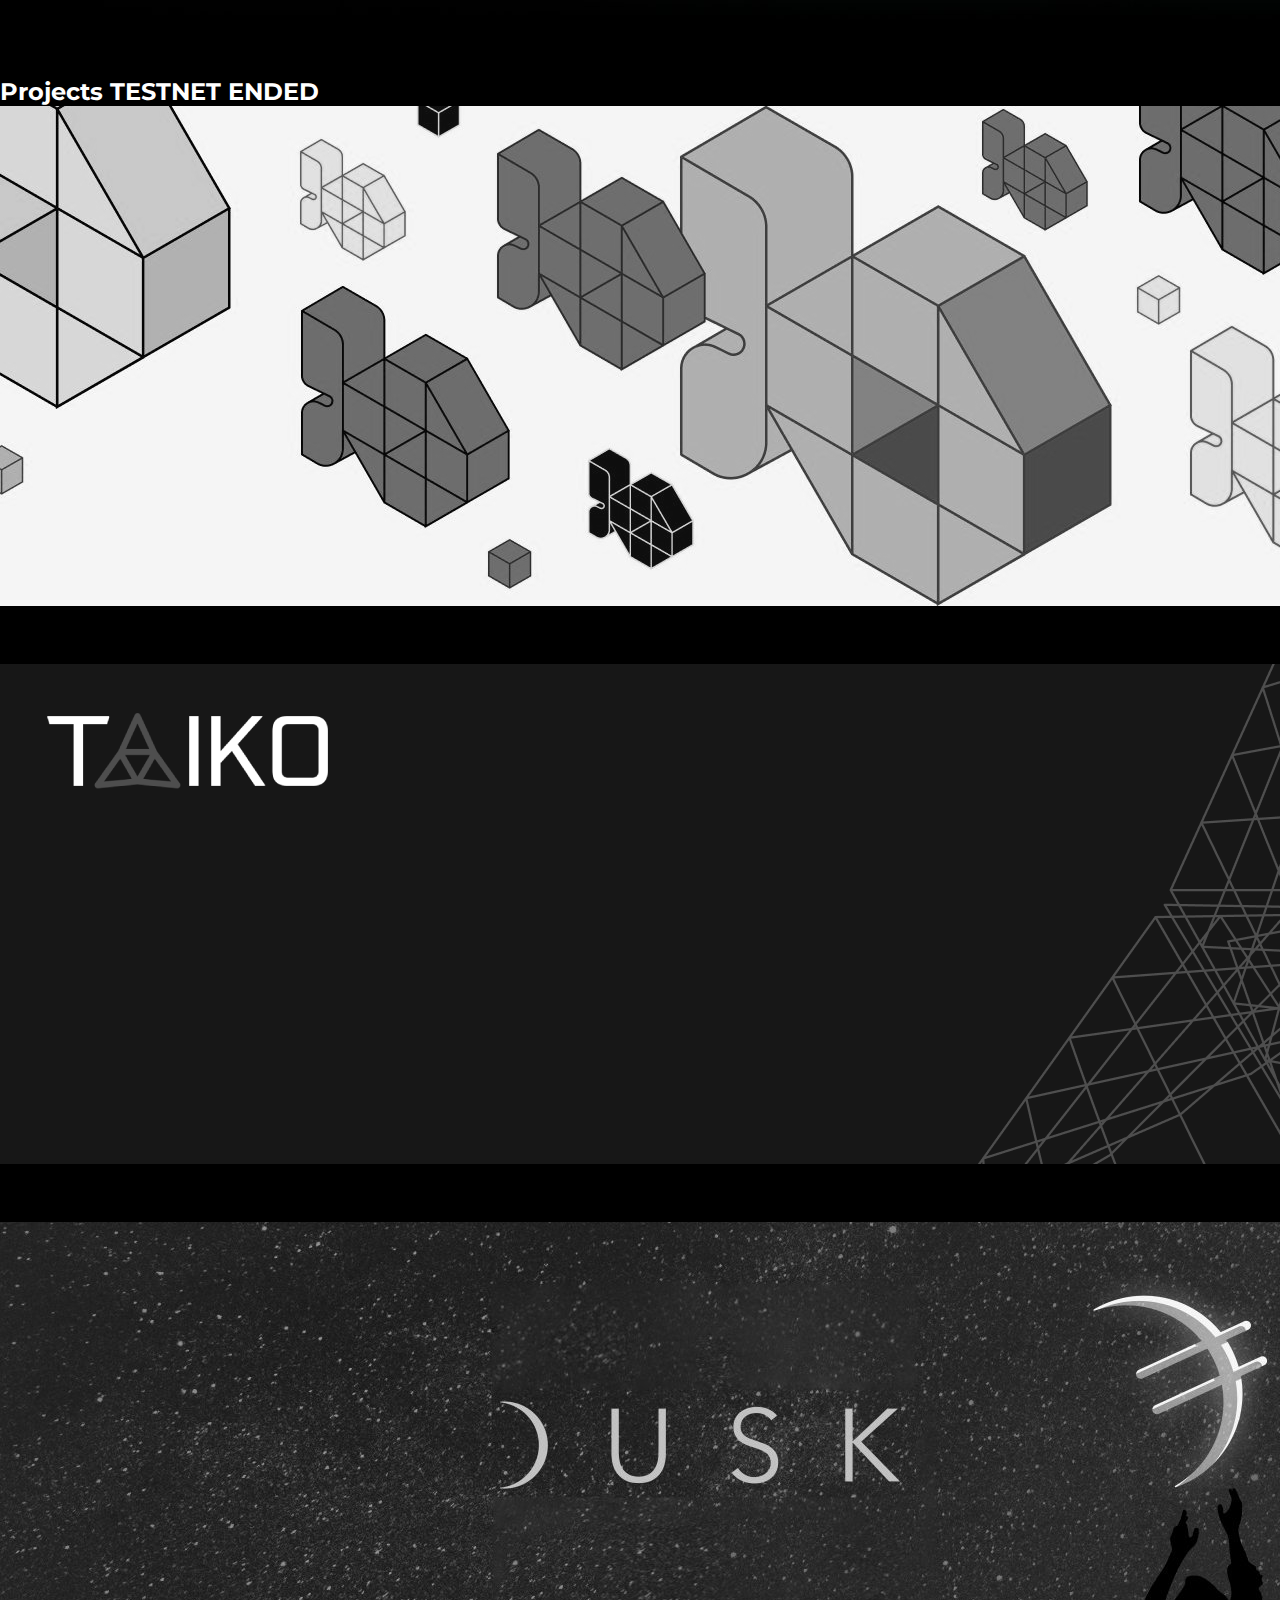
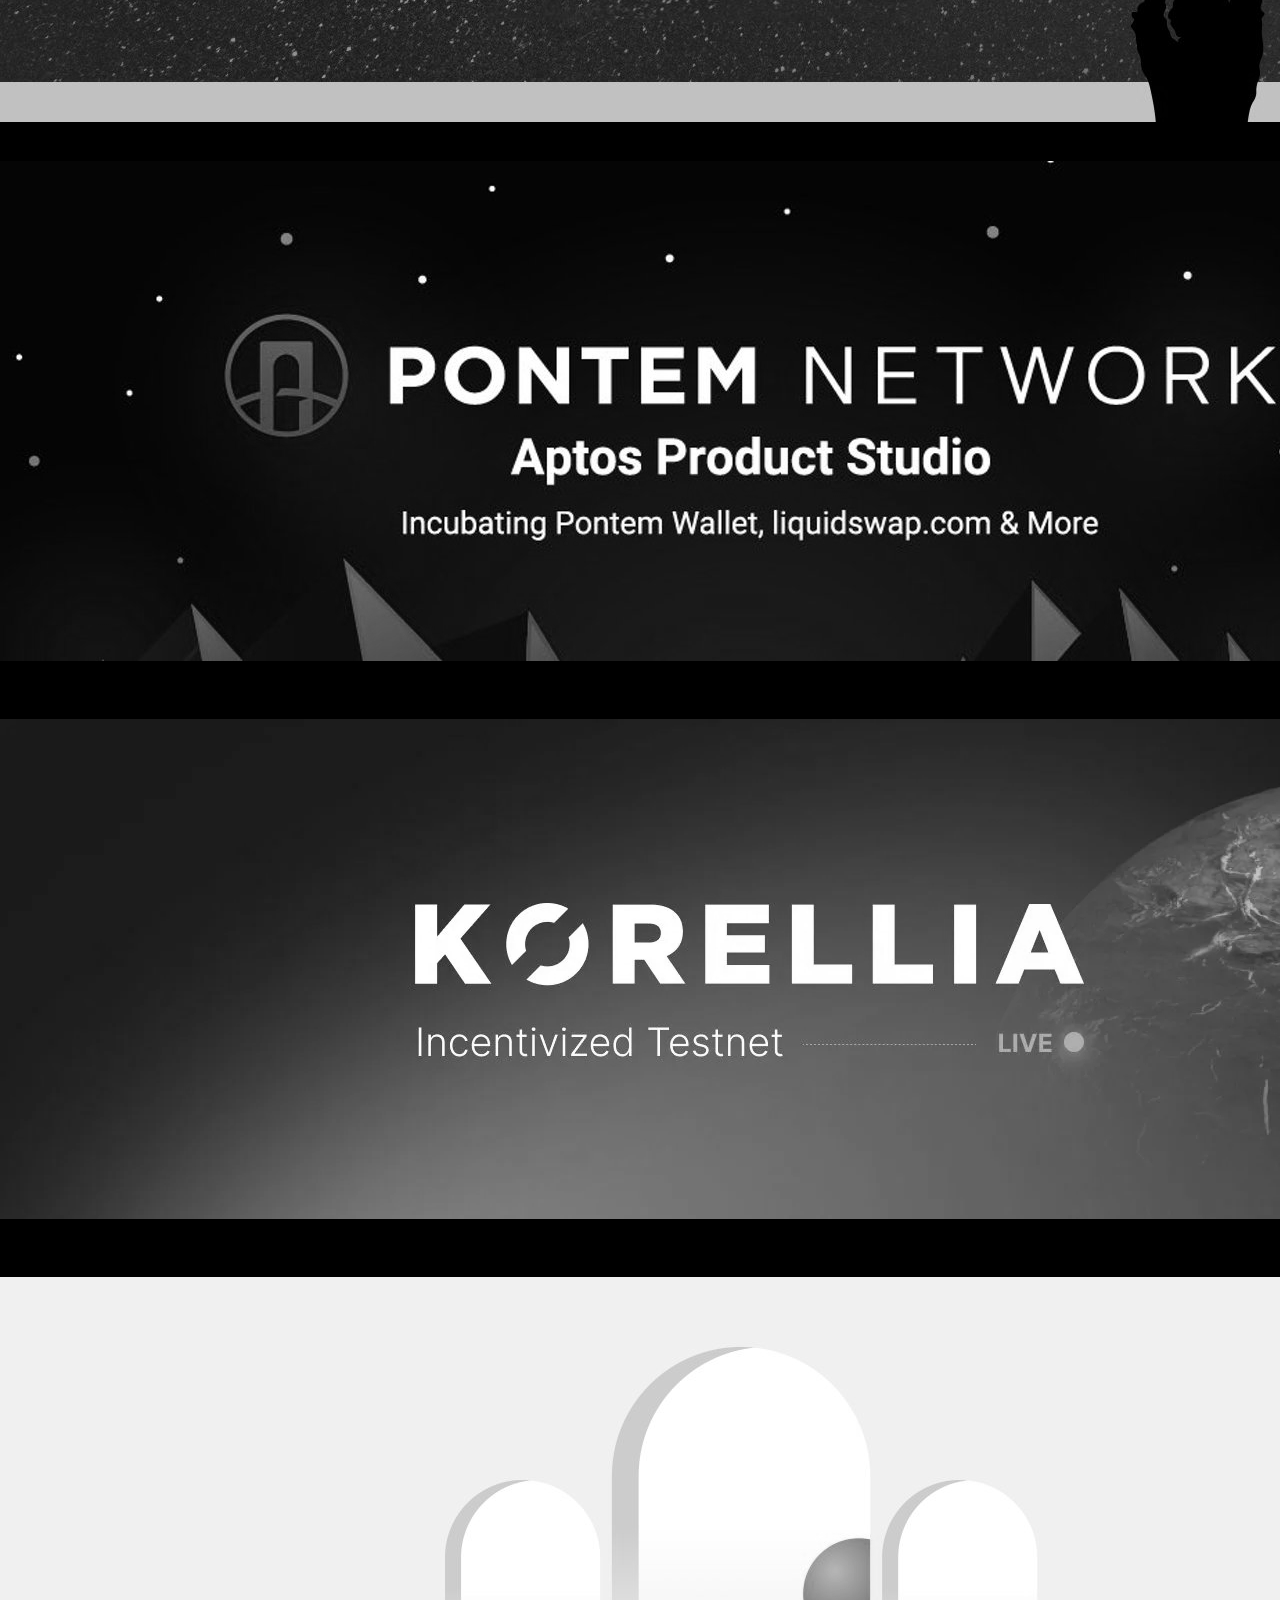
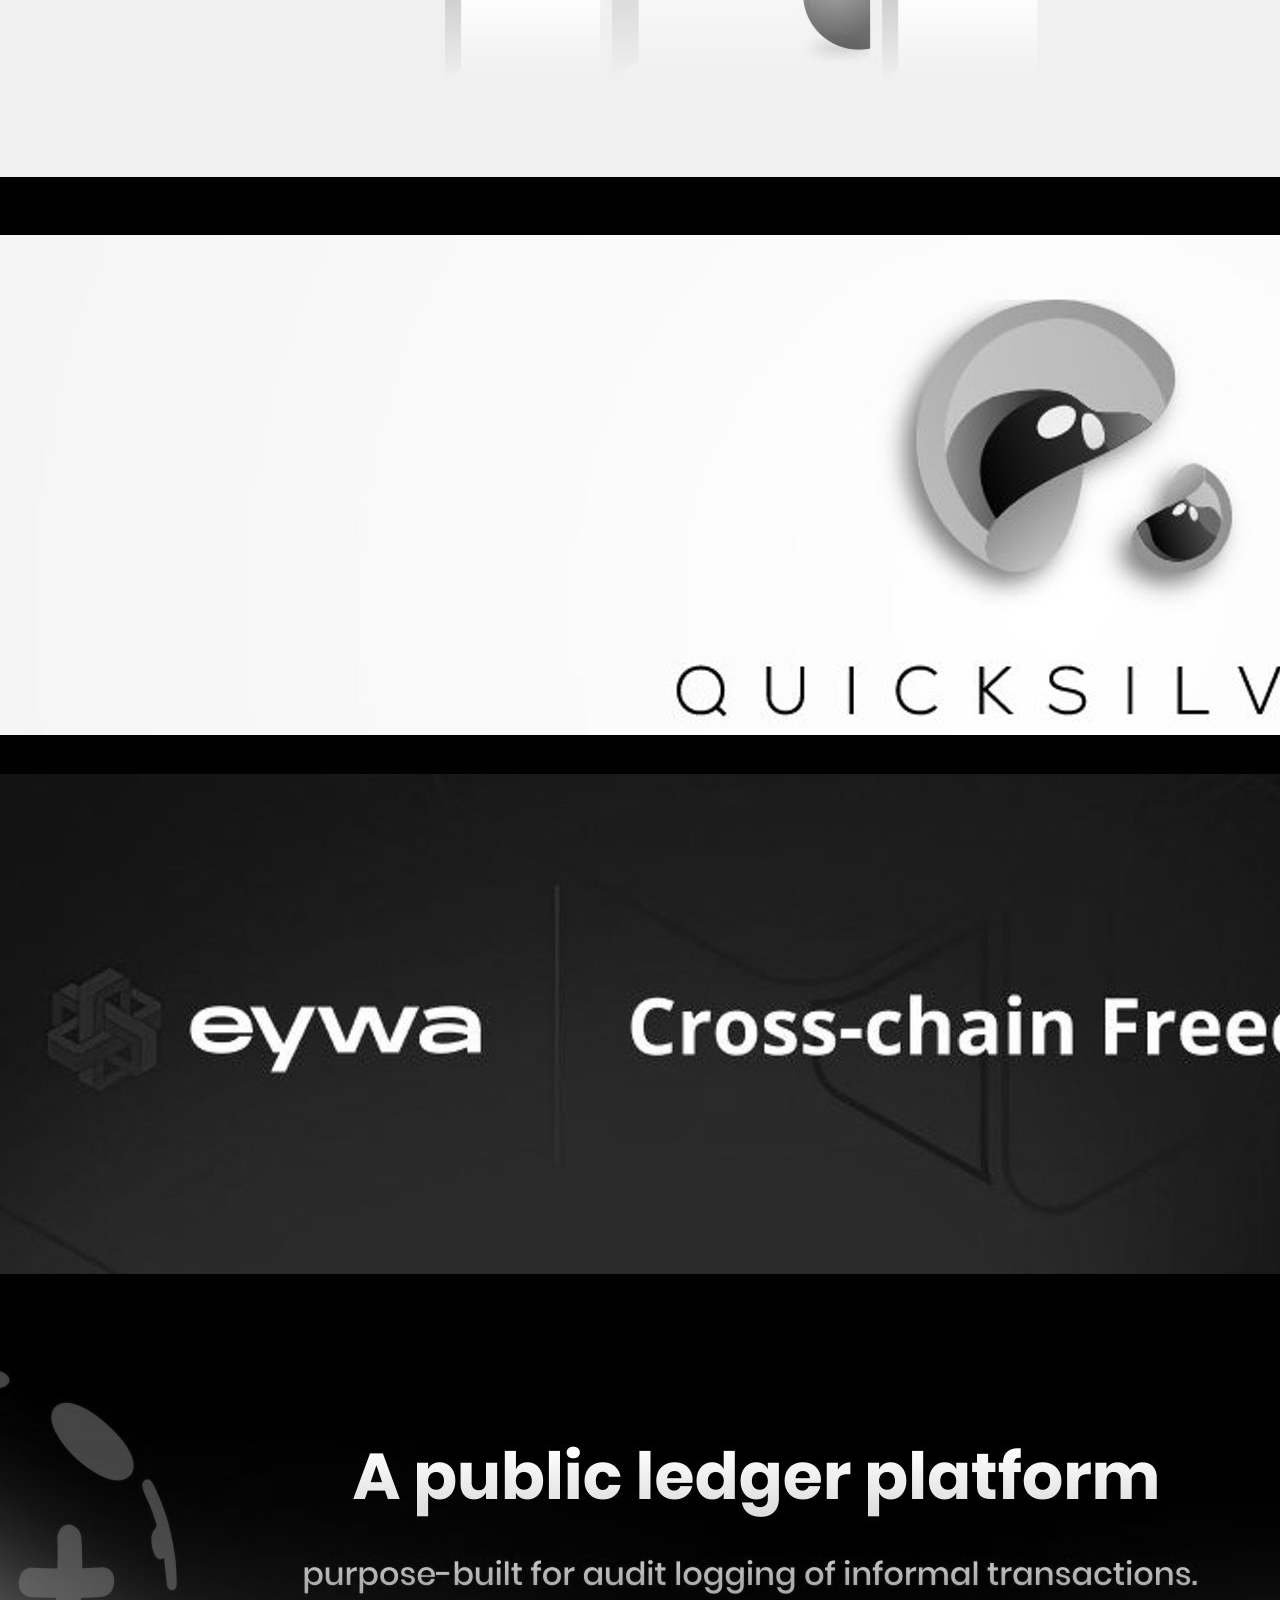
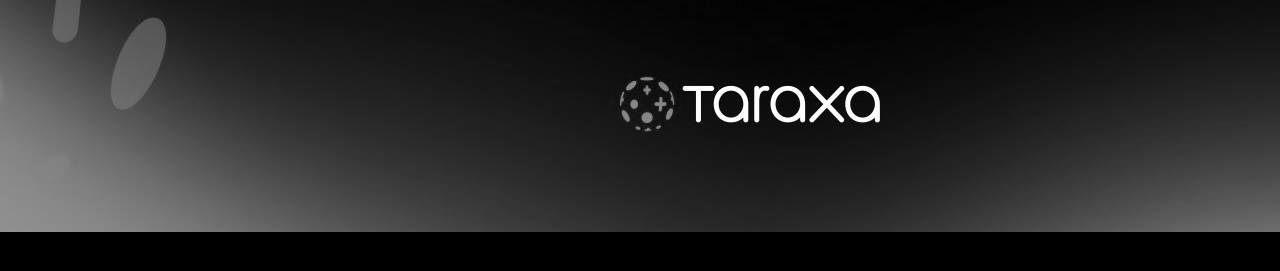
==== commit f14e8f31: "Update index.html" ====
--- a/index.html
+++ b/index.html
@@ -107,11 +107,7 @@
         </div>
       </nav>
     </div>
-    <div class="conteiner">
-      <h2 class="text-center">
-        <a style="color: white;" href="../088-871340_20230228_14693516.pdf"> RADCHENKO LIMITED</a>
-      </h2>
-    </div>
+  
 
     <div class="logo_shablya">
       <img
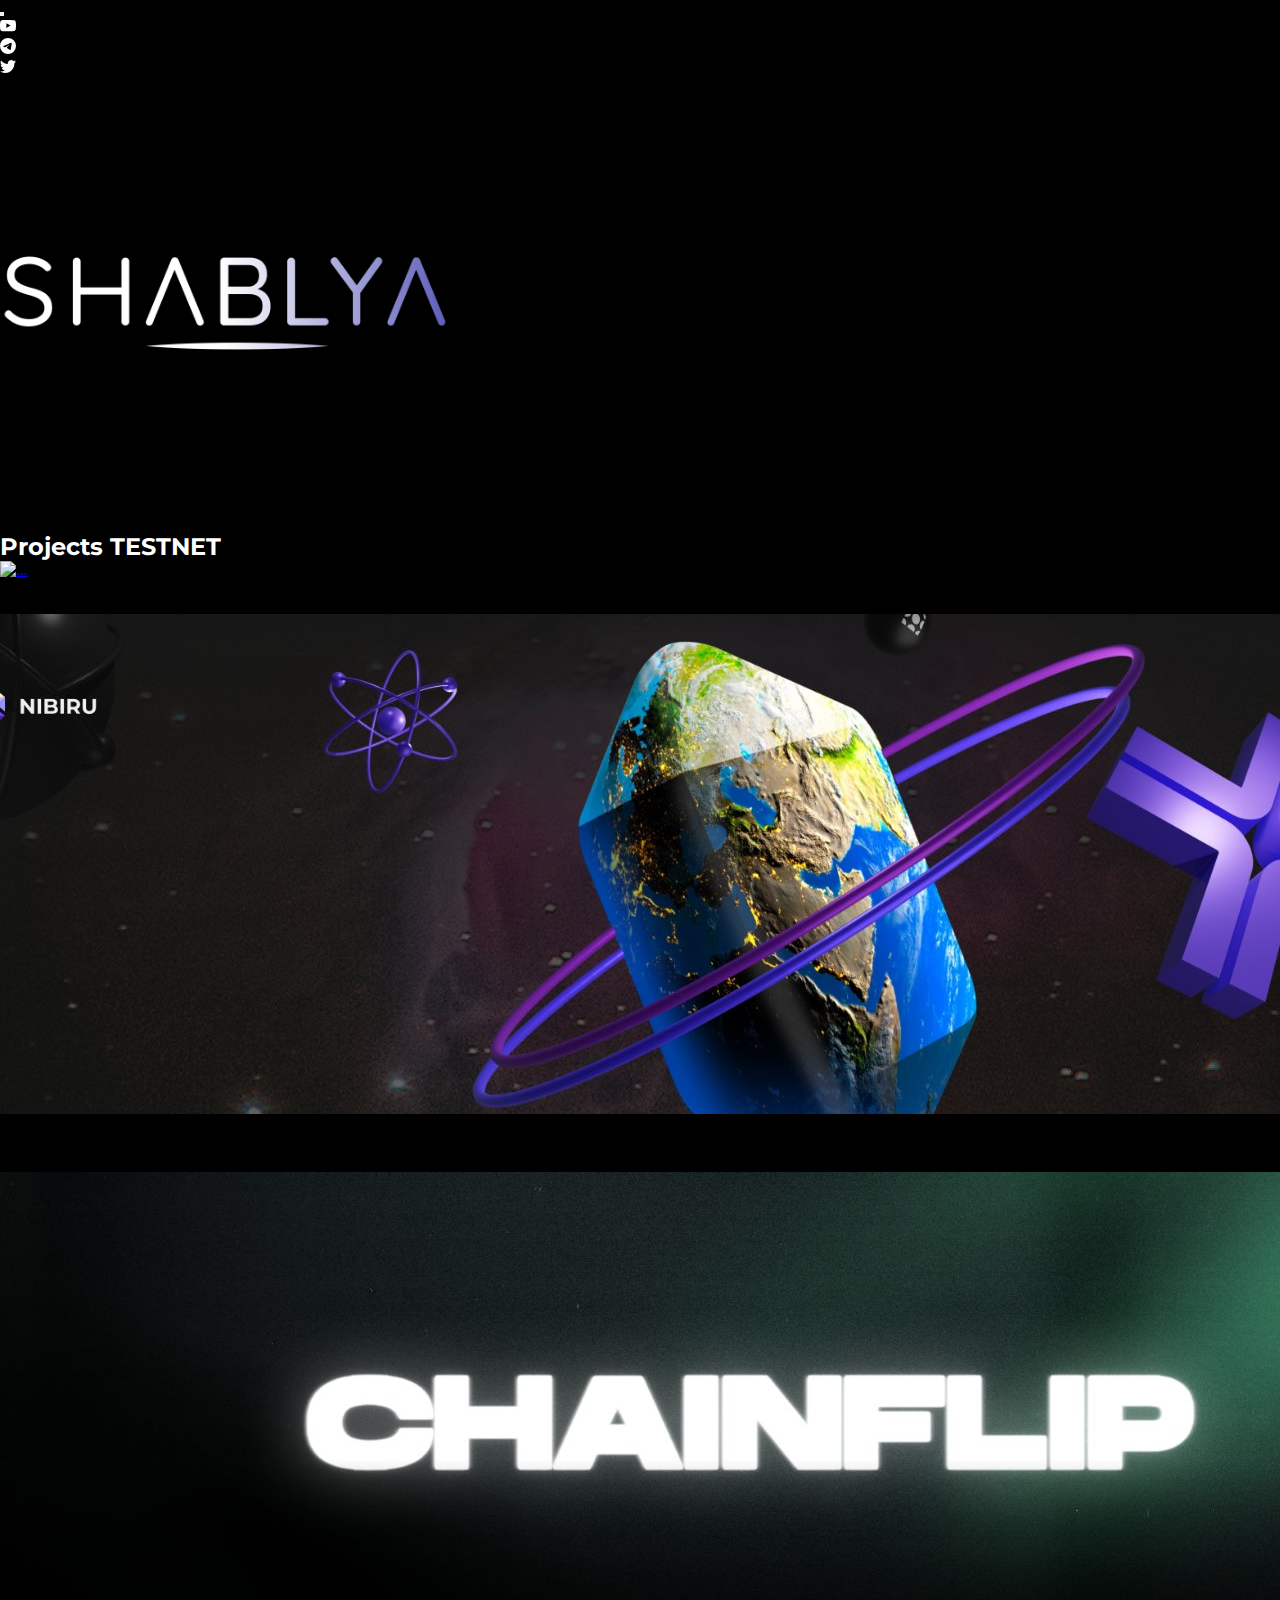
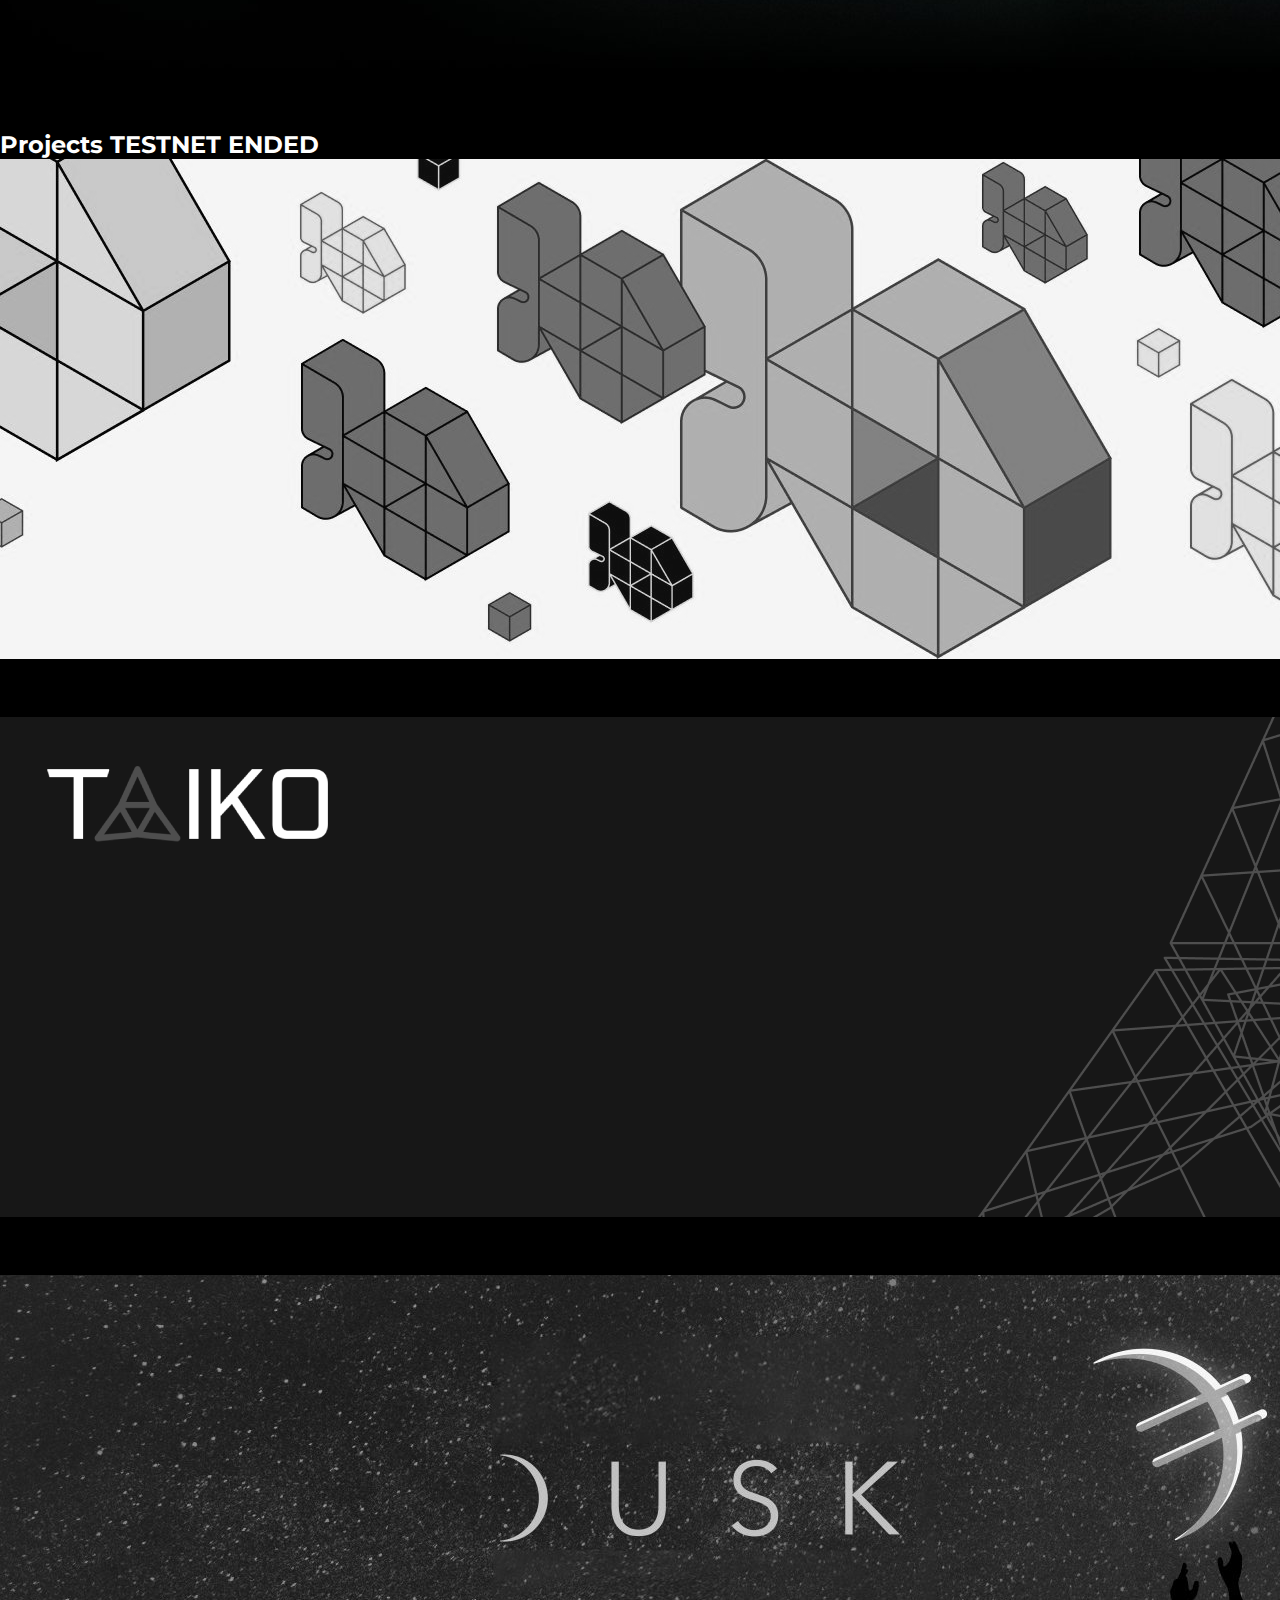
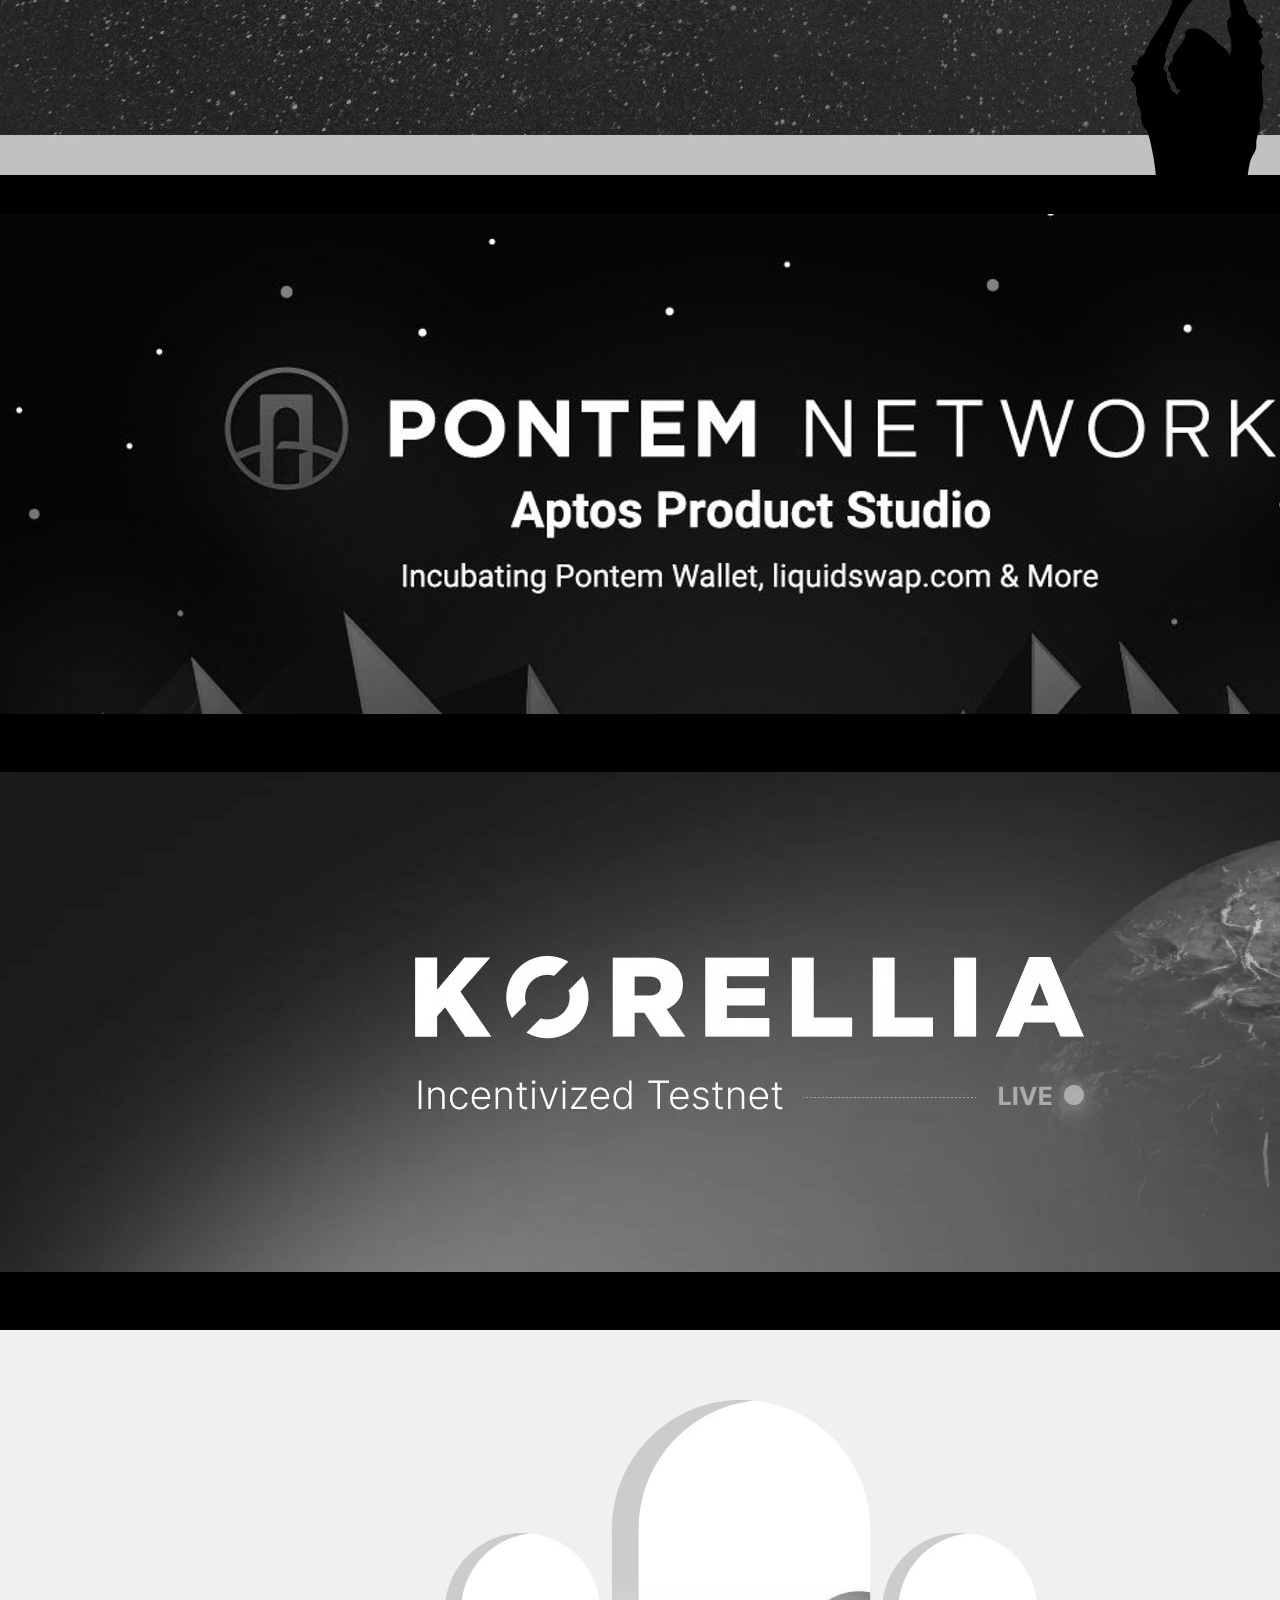
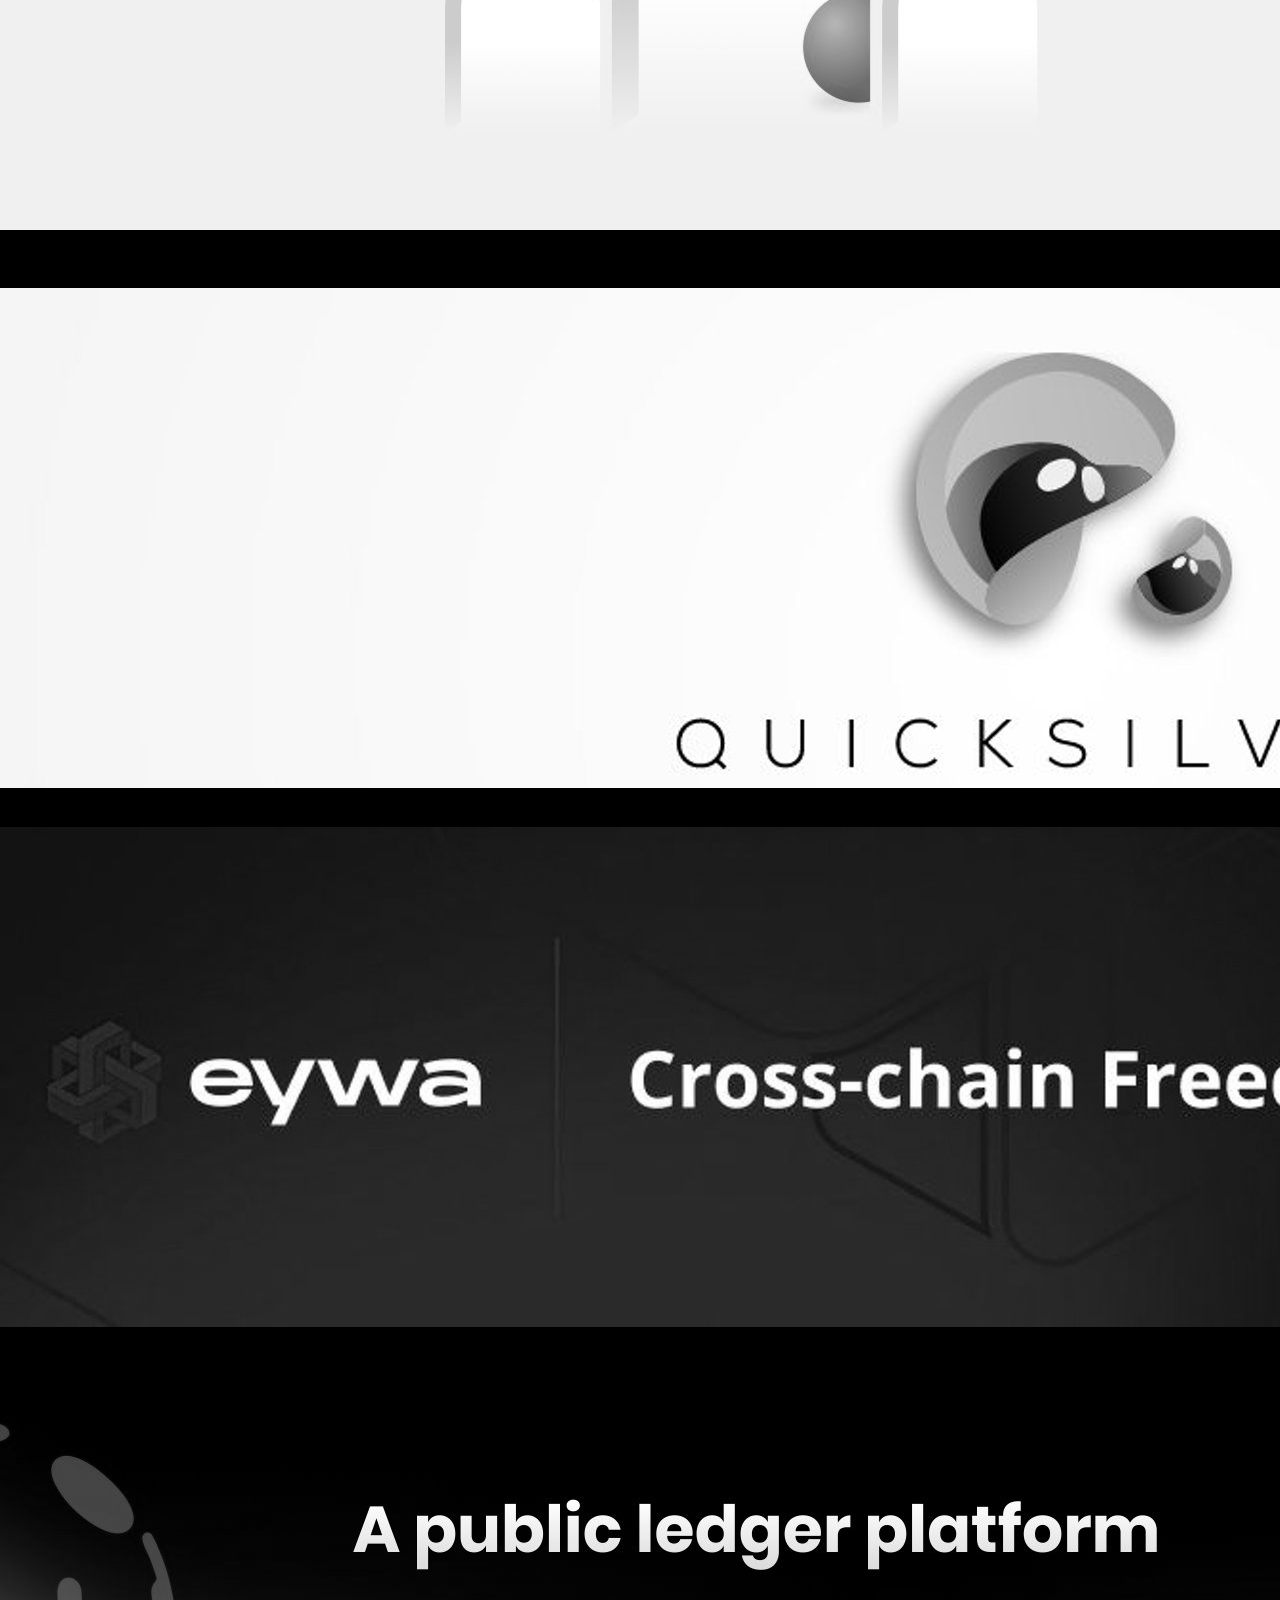
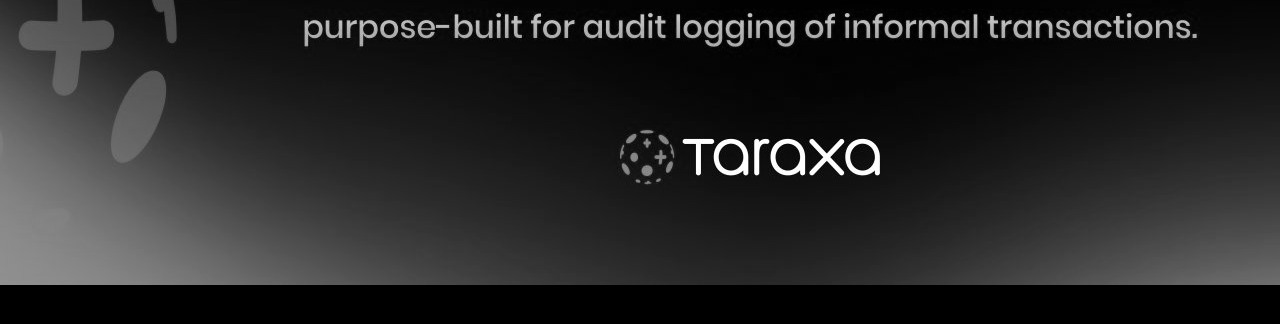
==== commit 87416f65: "Update index.html" ====
--- a/index.html
+++ b/index.html
@@ -122,8 +122,20 @@
     </h2>
 
     <div class="row row-cols-3 row-cols-md-3 m-5">
-      
-      
+      <div class="col mt-3">
+        <a href="guide/fleek_guide.html"
+          ><div class="card text-bg-dark">
+            <img src="images/fleek.jpeg" class="card-img" alt="..." />
+            <div class="card-img-overlay">
+              <h5 class="card-title">Fleek Network</h5>
+              <p class="card-text">
+                Fleek Network is optimized to facilitate the deployment and running of performant, geo-aware decentralized web and edge services.
+              </p>
+              <p class="card-text"><small></small></p>
+            </div></div
+        ></a>
+      </div>
+    
       <div class="col mt-3">
         <a href="guide/nibiru_guide.html"
           ><div class="card text-bg-dark">
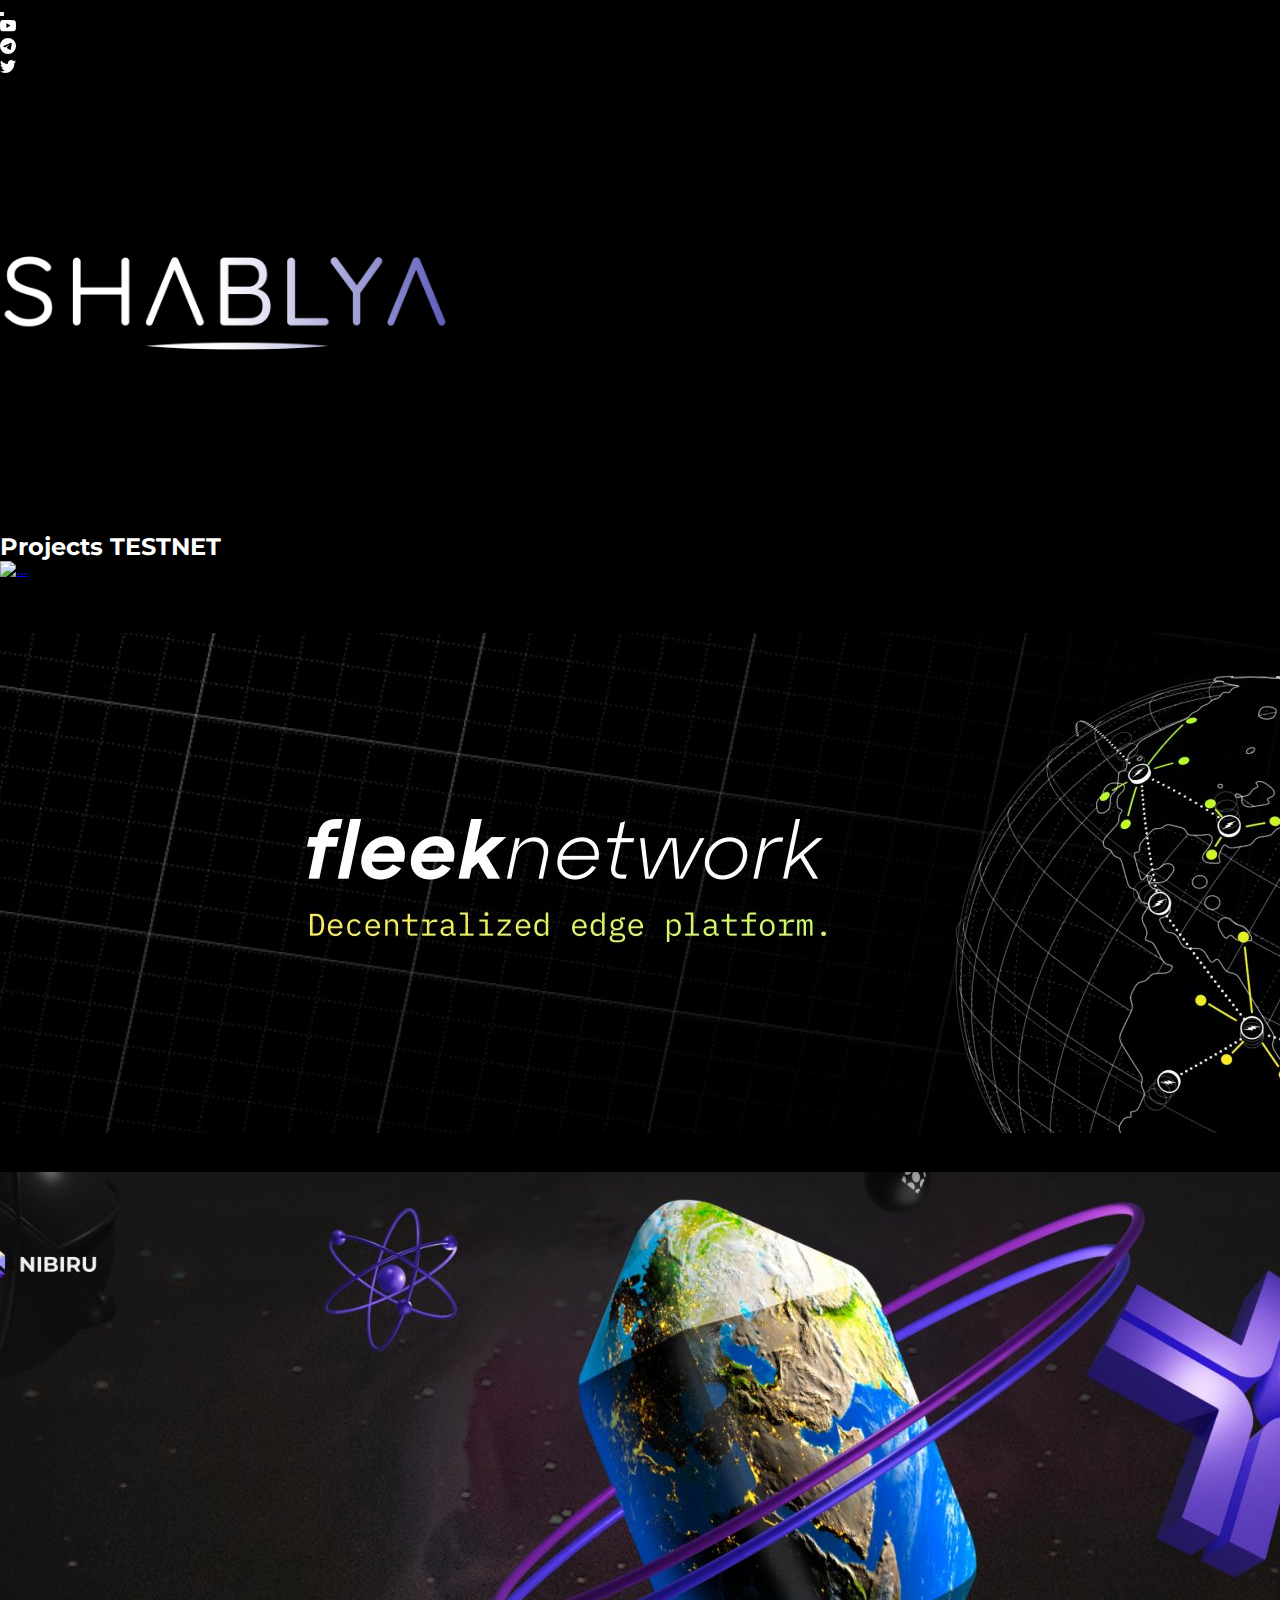
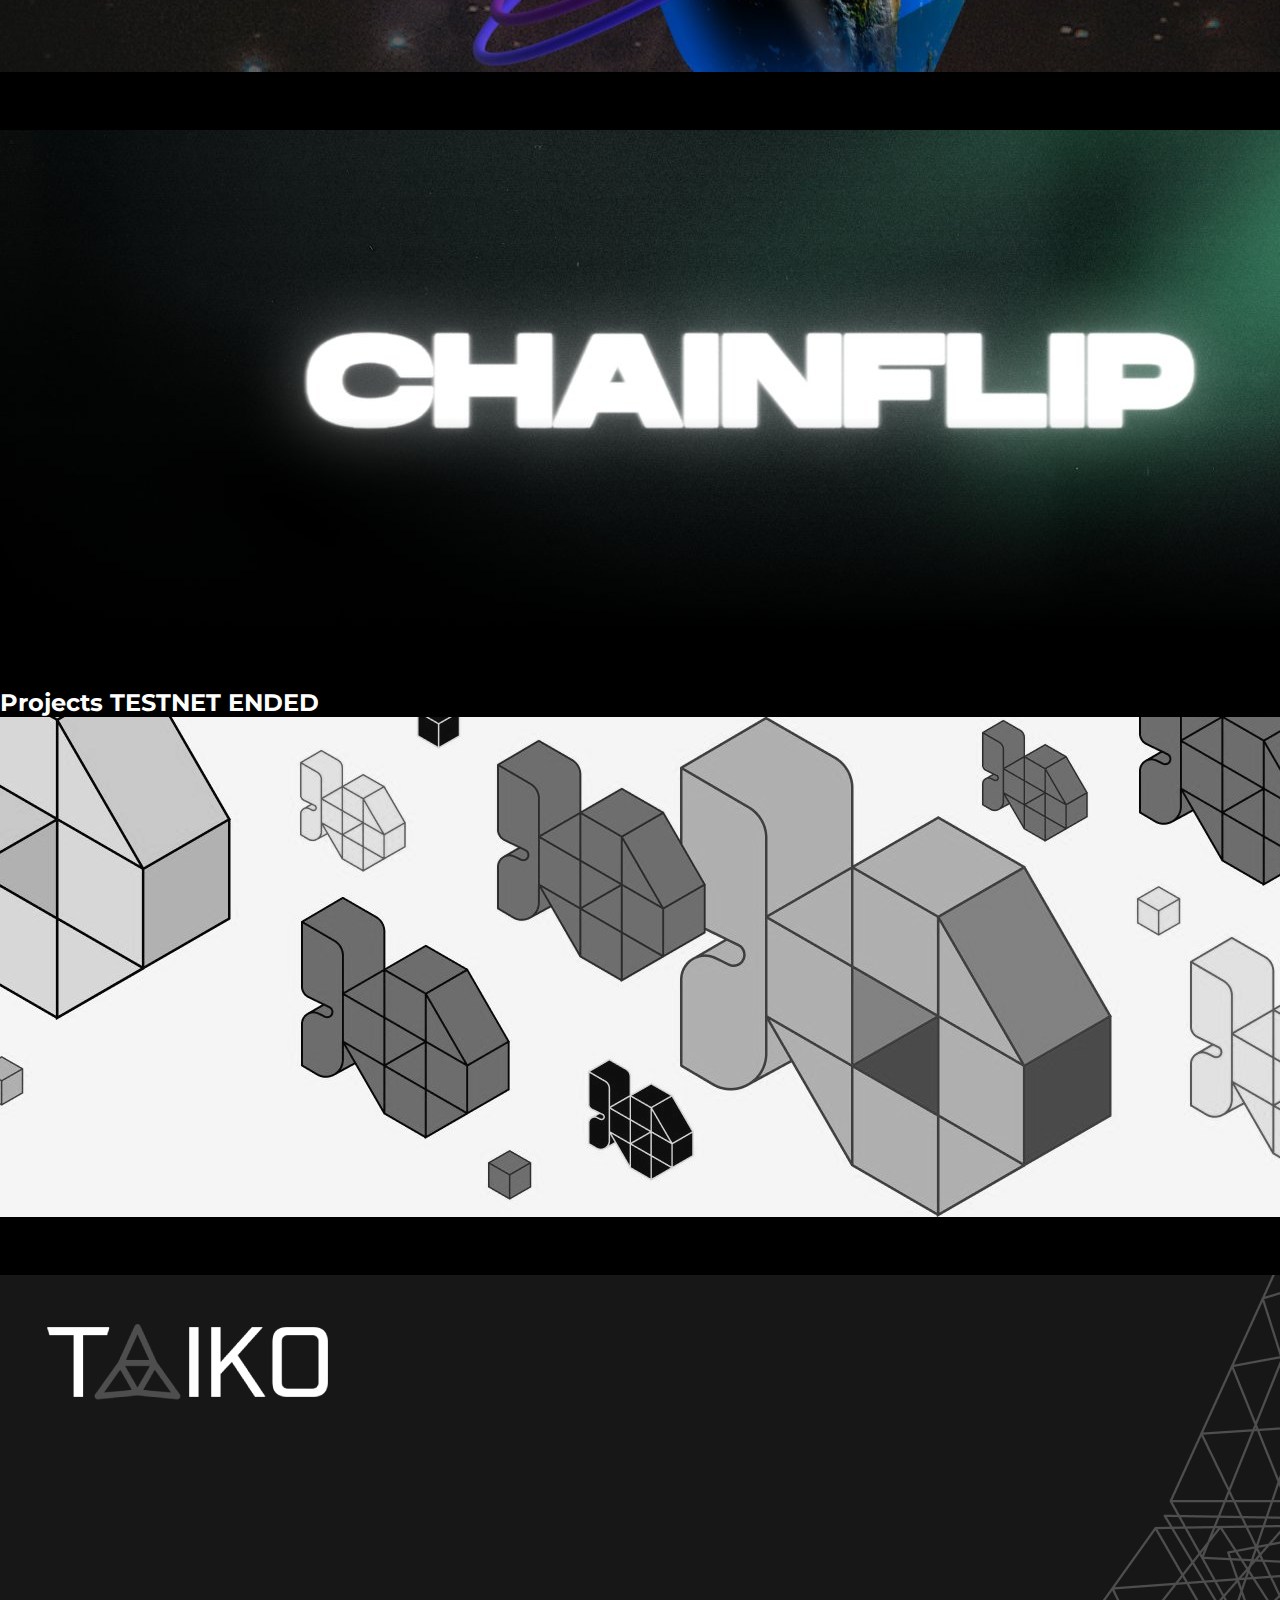
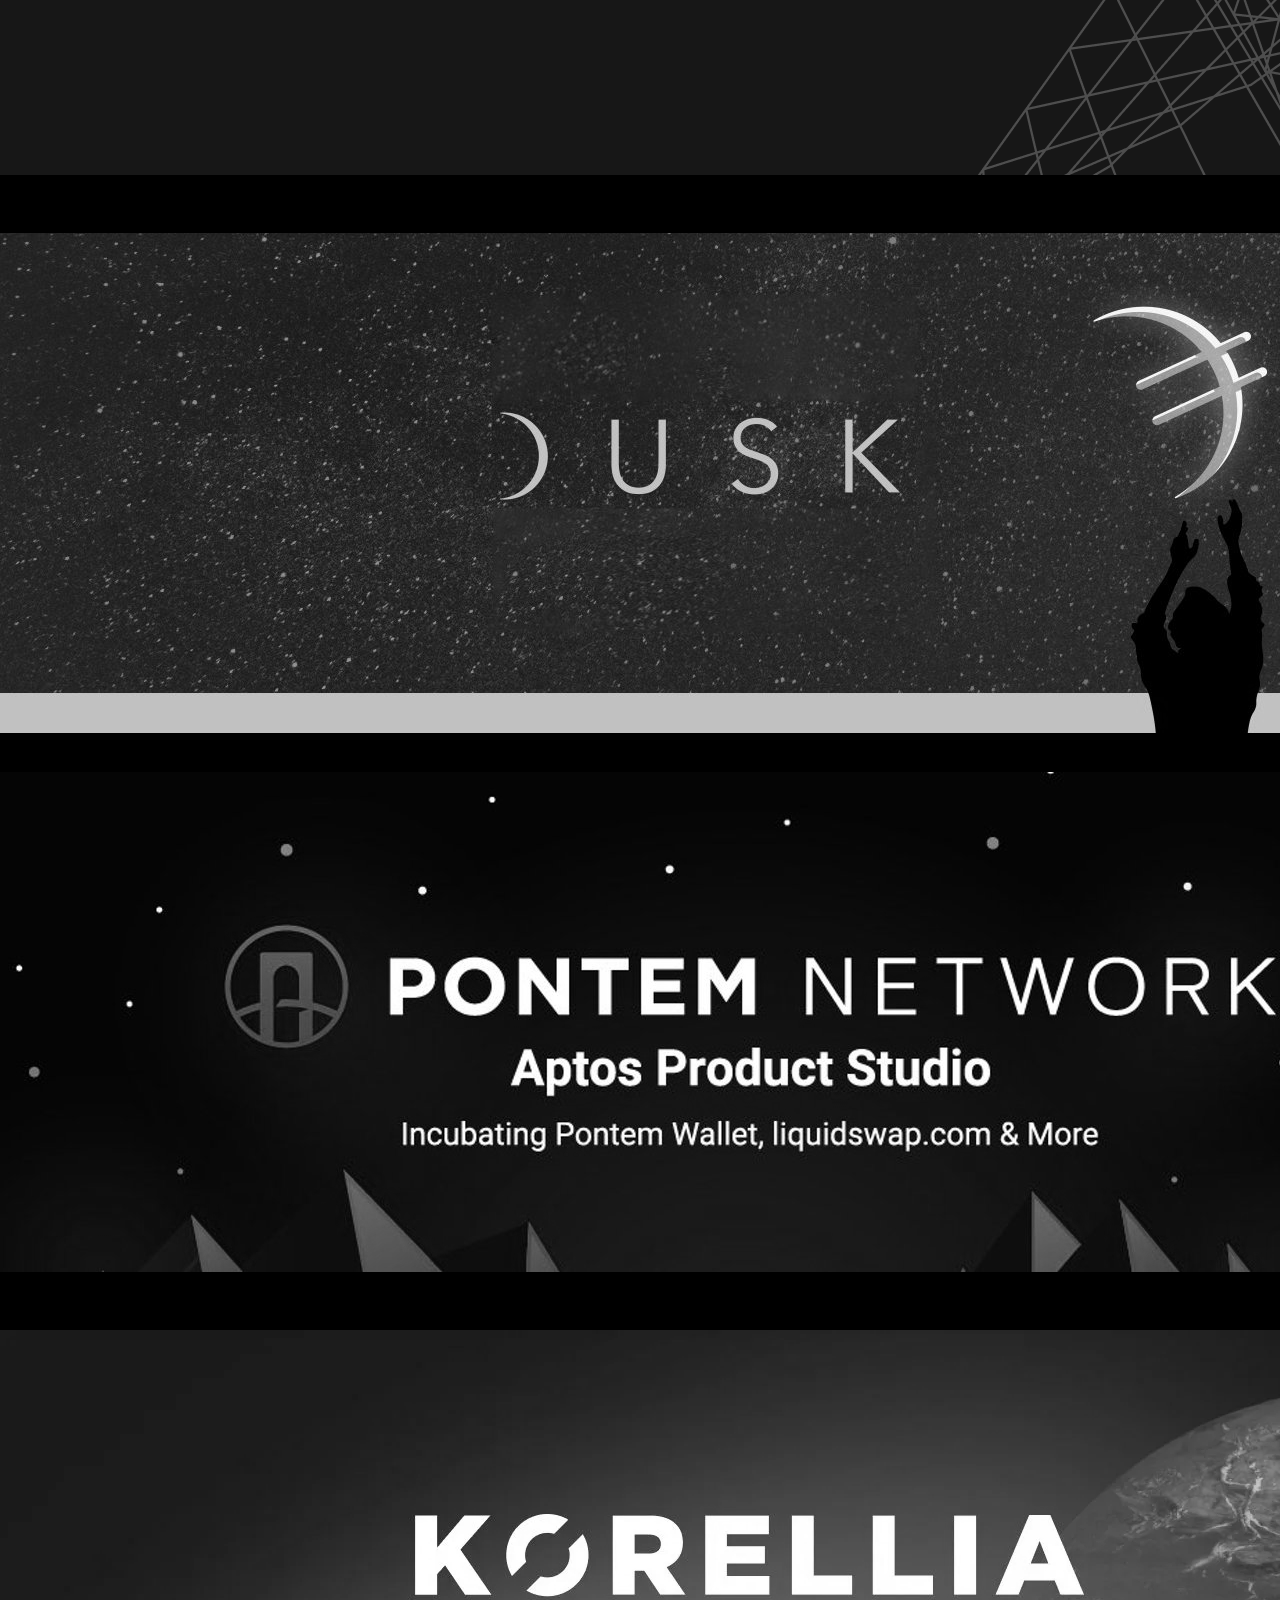
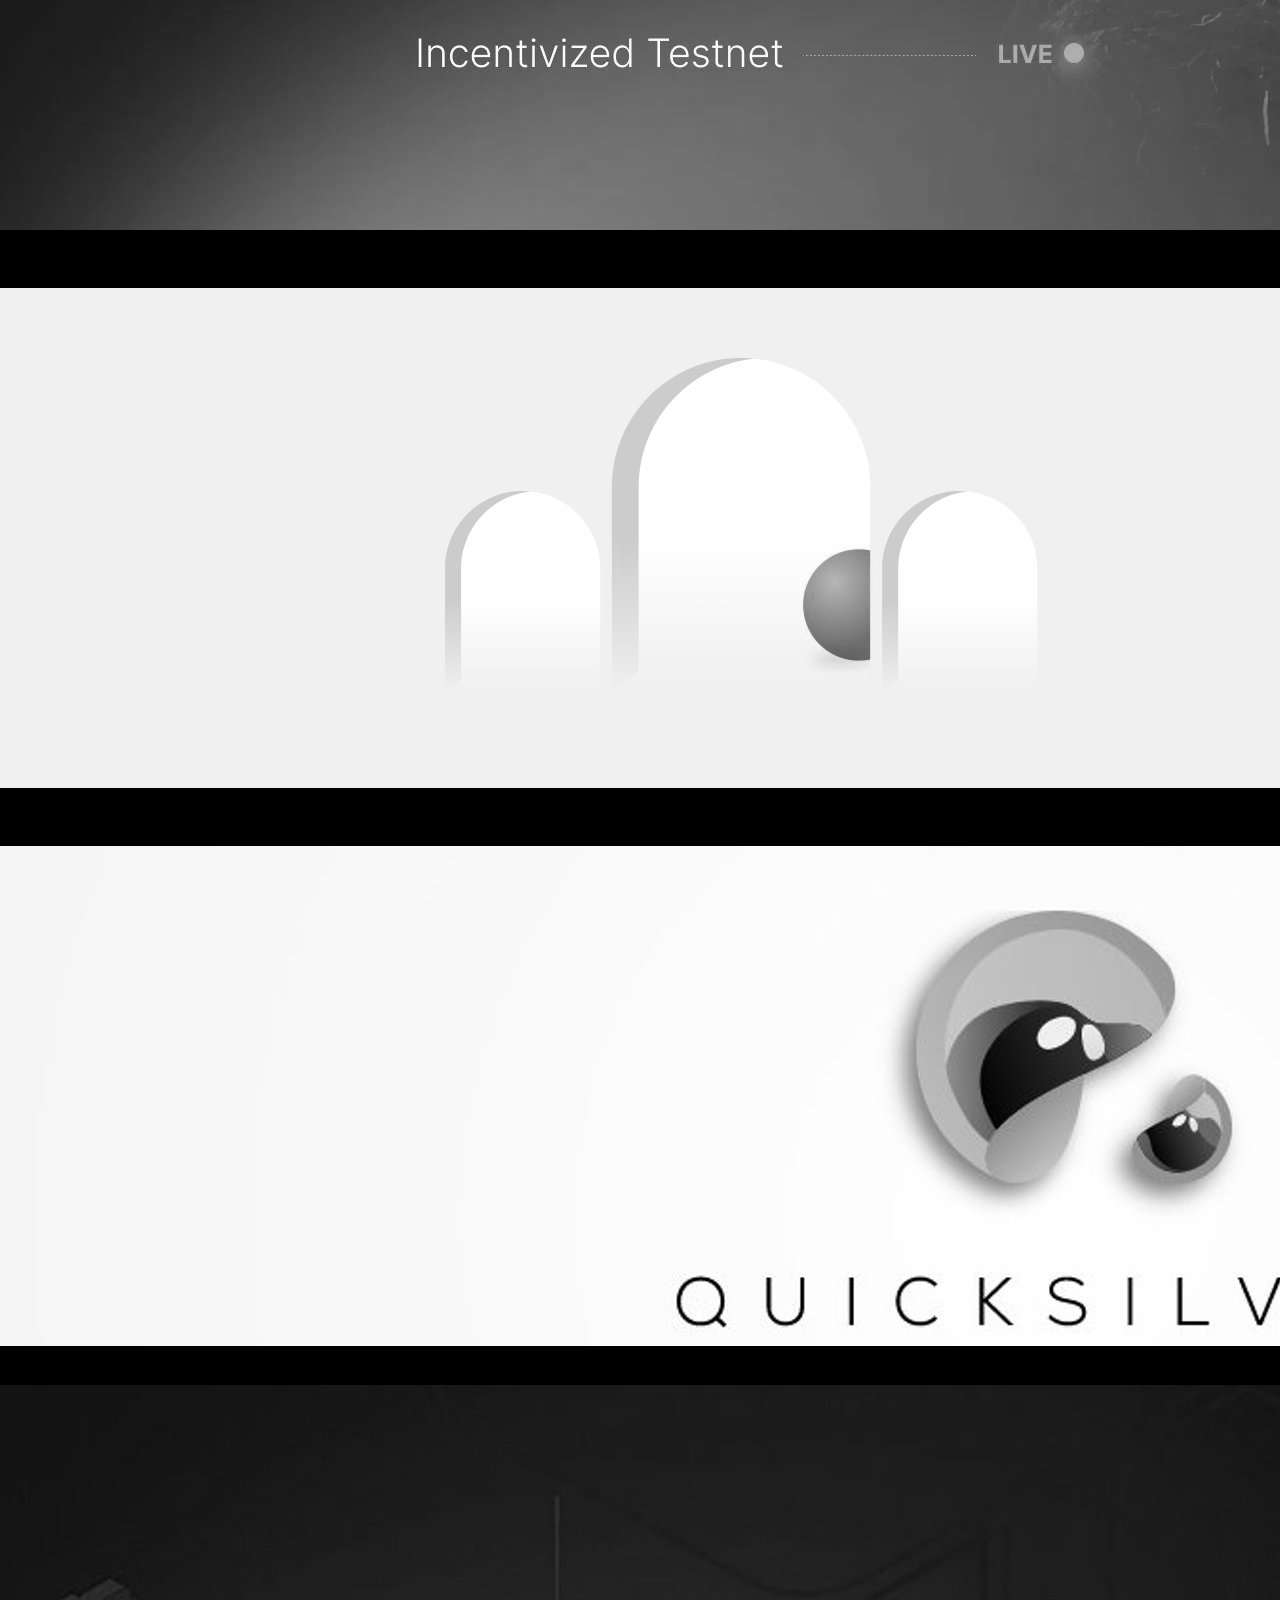
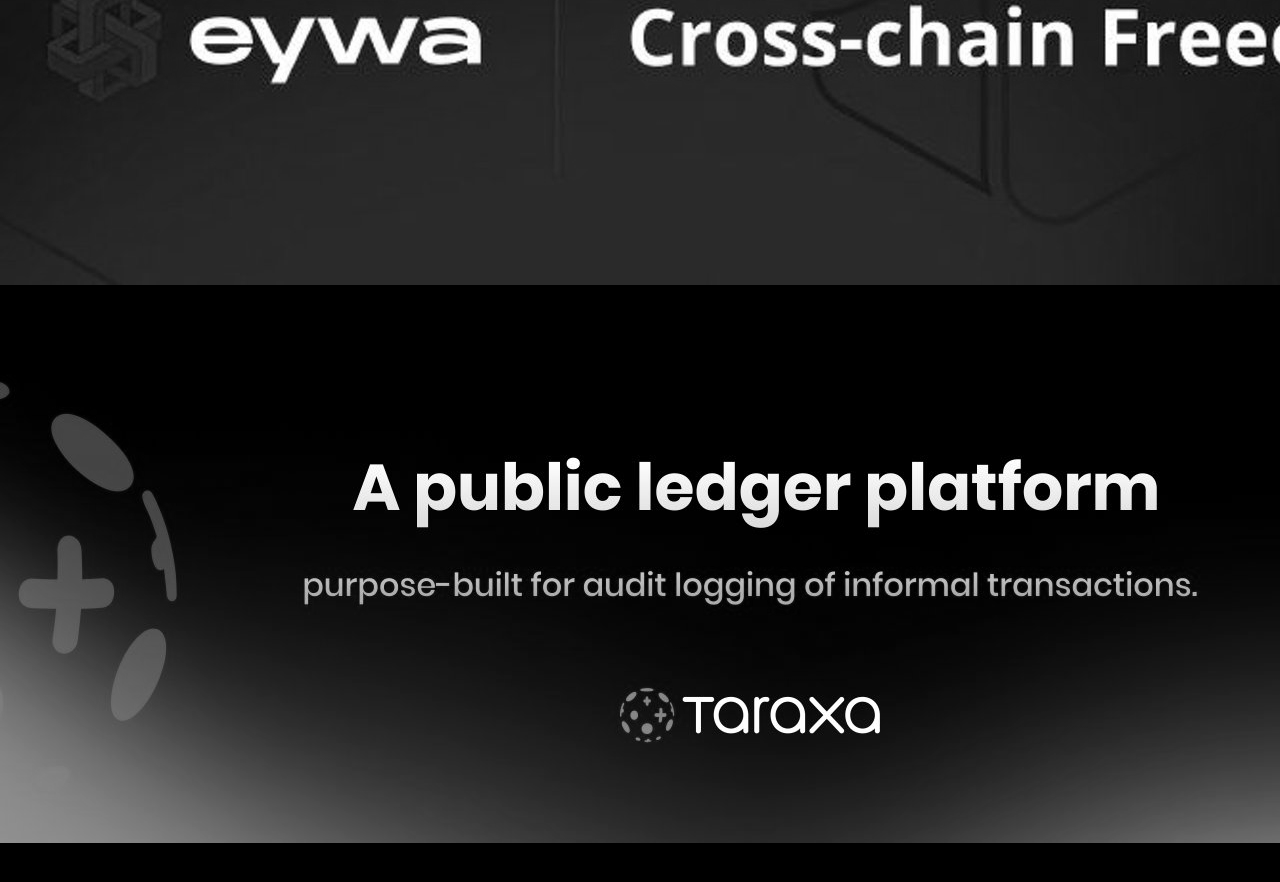
==== commit 215107db: "Update index.html" ====
--- a/index.html
+++ b/index.html
@@ -121,6 +121,21 @@
       Projects <span class="badge bg-success text-center">TESTNET</span>
     </h2>
 
+<div class="row row-cols-3 row-cols-md-3 m-5">
+      <div class="col mt-3">
+        <a href="guide/avail_guide.html"
+          ><div class="card text-bg-dark">
+            <img src="images/avail.jpeg" class="card-img" alt="..." />
+            <div class="card-img-overlay">
+              <h5 class="card-title">Avail Project</h5>
+              <p class="card-text">
+                Avail is a highly robust modular base layer that is laser-focused on data availability: ordering, publishing transactions, and making it possible to seamlessly verify the availability of block data.
+              </p>
+              <p class="card-text"><small></small></p>
+            </div></div
+        ></a>
+      </div>
+
     <div class="row row-cols-3 row-cols-md-3 m-5">
       <div class="col mt-3">
         <a href="guide/fleek_guide.html"
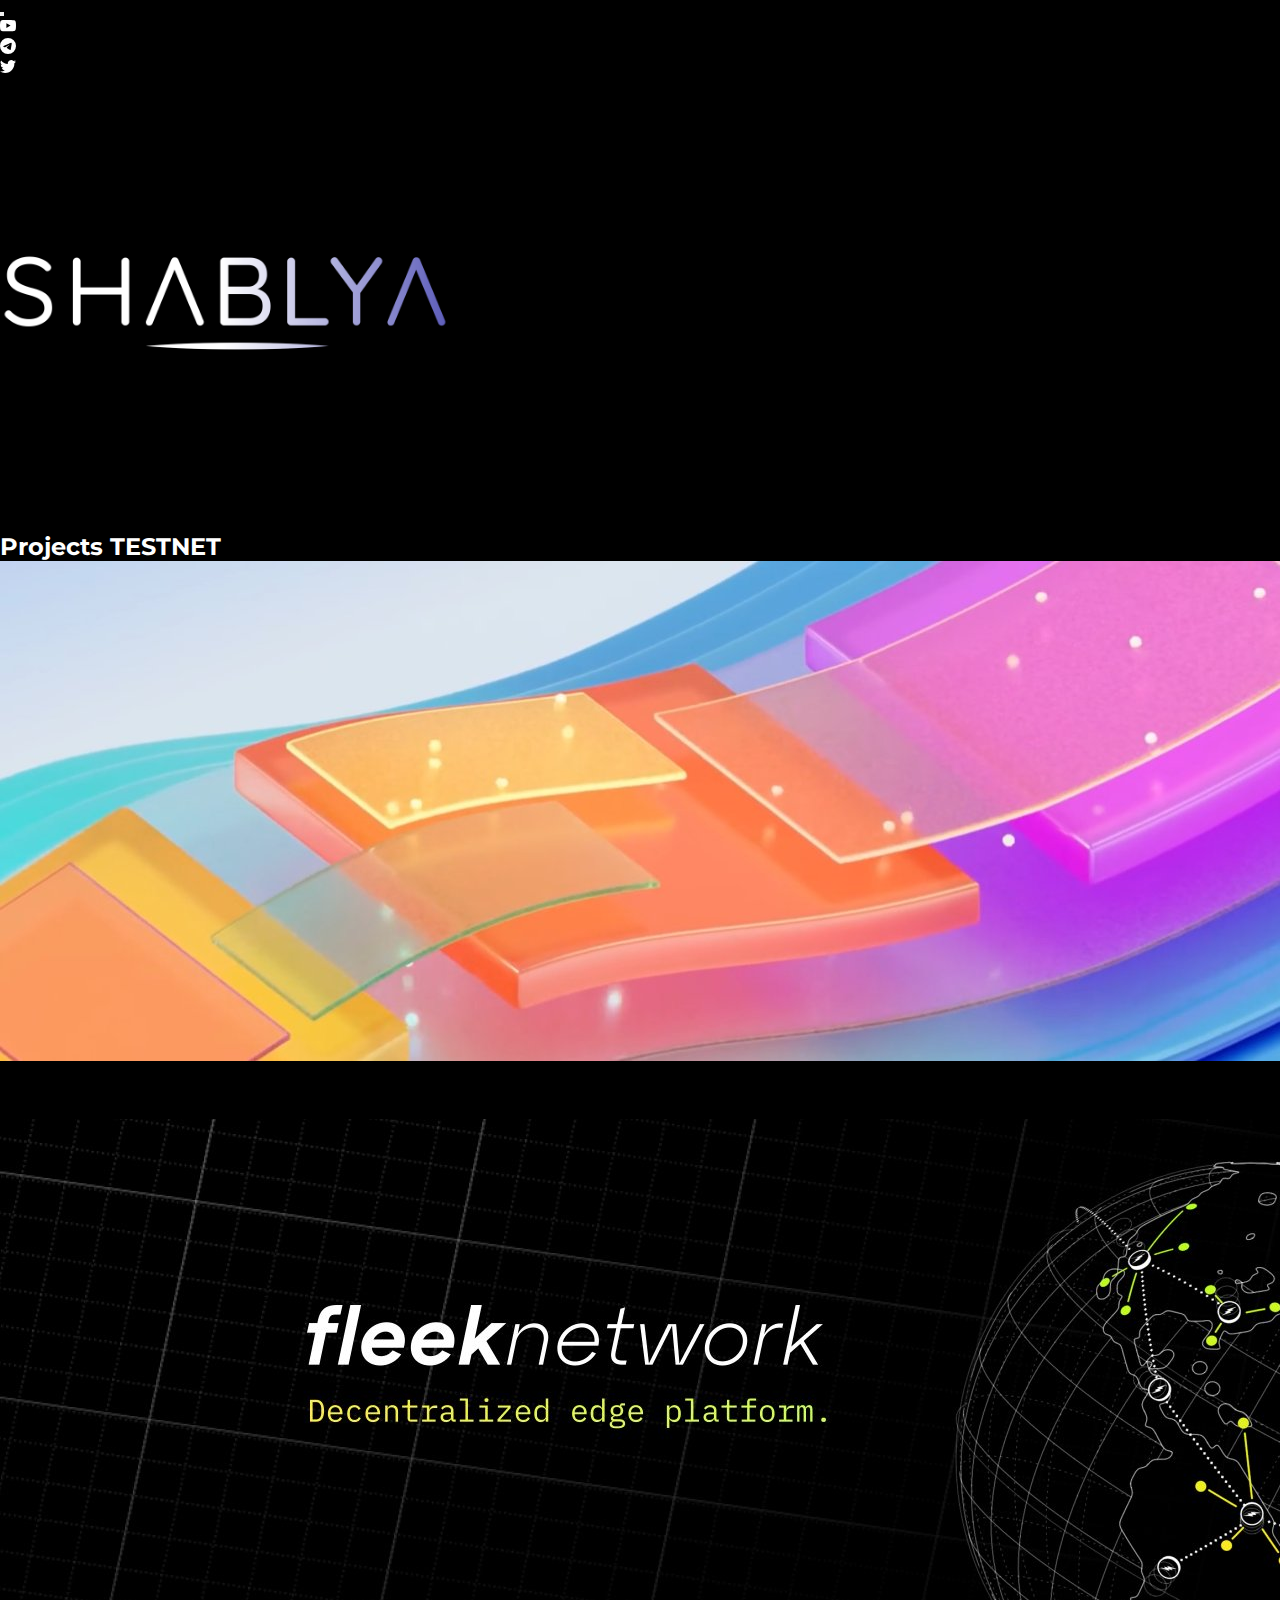
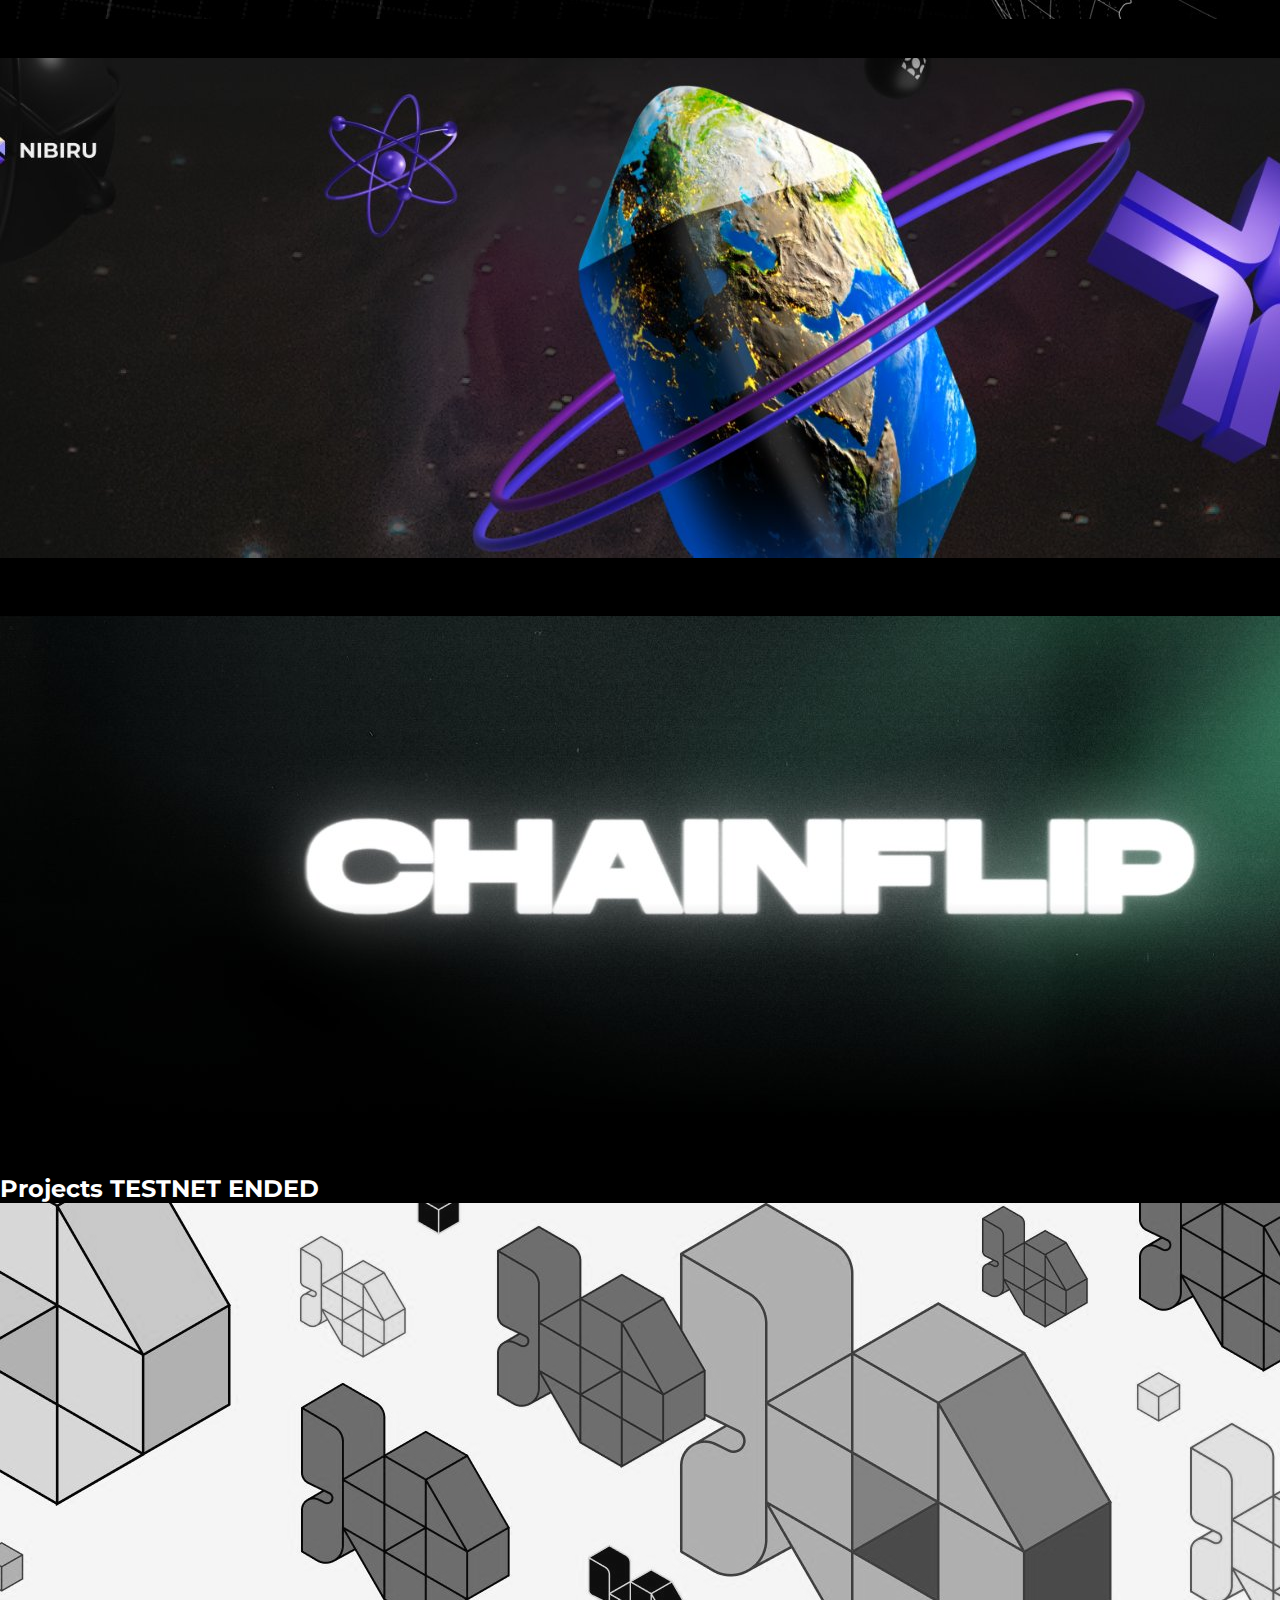
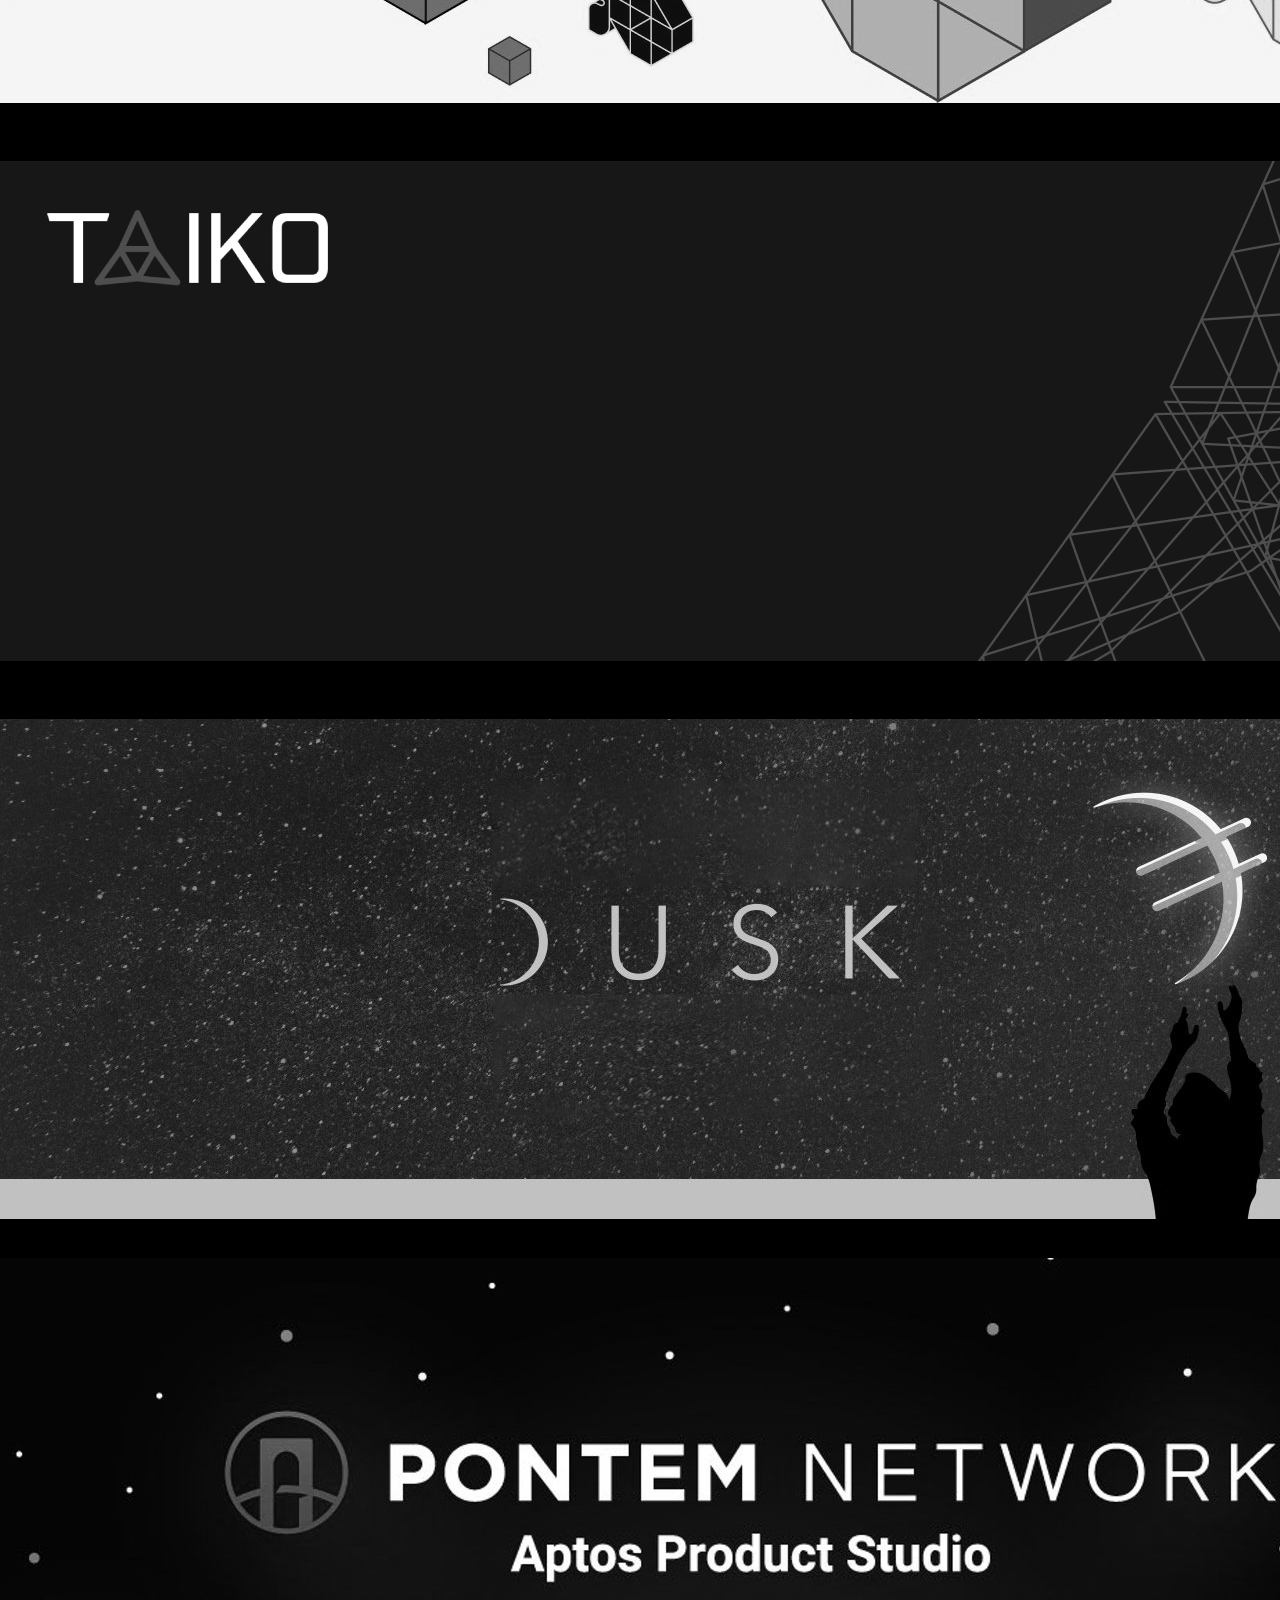
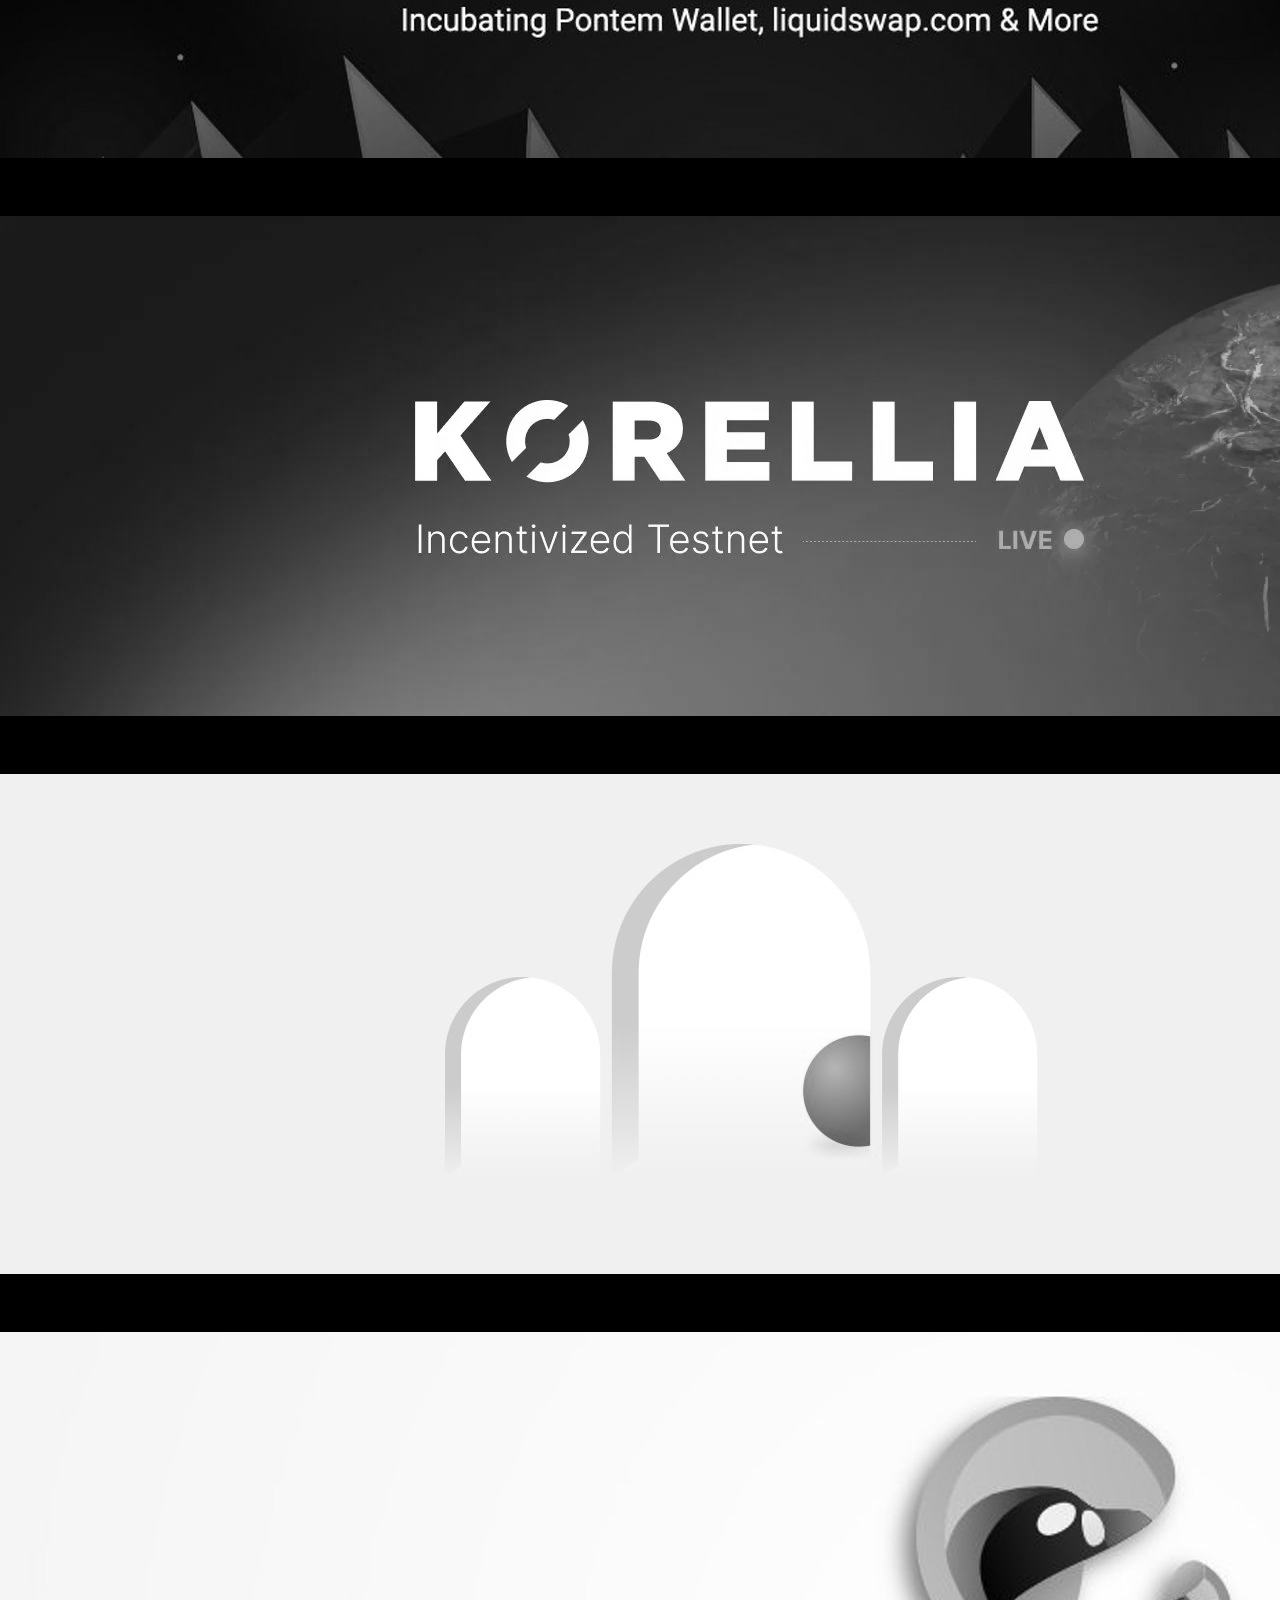
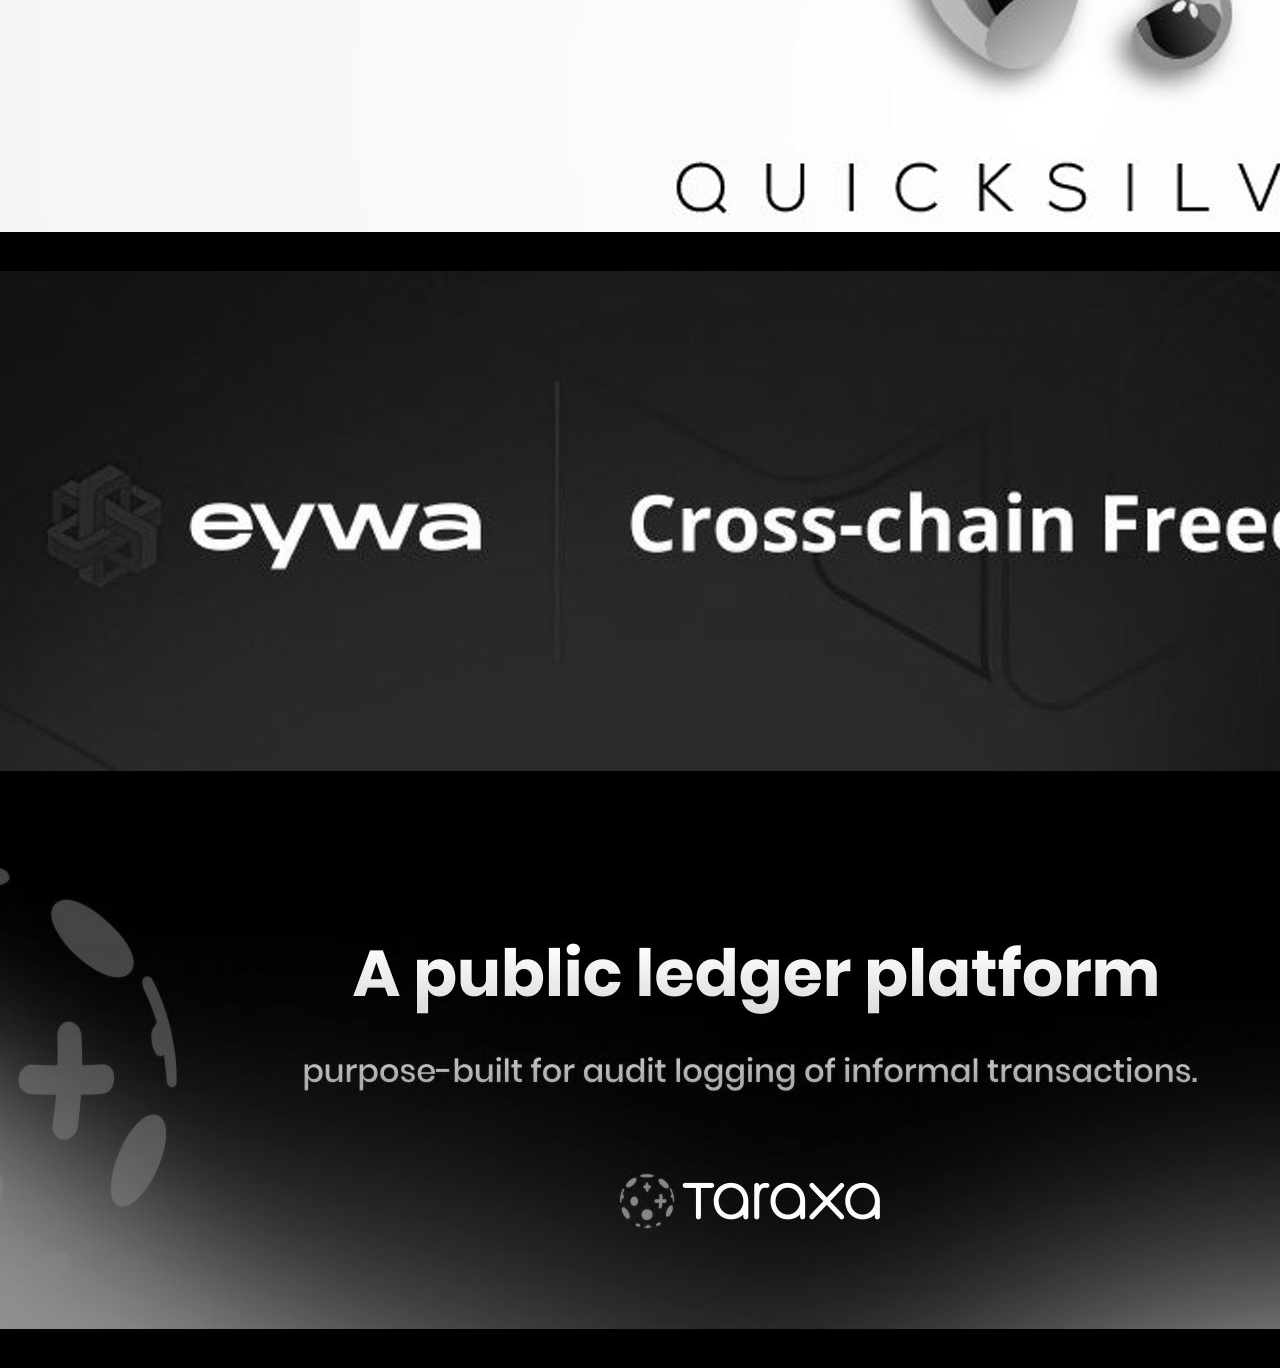
==== commit a8c59095: "Update index.html" ====
--- a/index.html
+++ b/index.html
@@ -121,7 +121,10 @@
       Projects <span class="badge bg-success text-center">TESTNET</span>
     </h2>
 
-<div class="row row-cols-3 row-cols-md-3 m-5">
+
+      
+
+    <div class="row row-cols-3 row-cols-md-3 m-5">
       <div class="col mt-3">
         <a href="guide/avail_guide.html"
           ><div class="card text-bg-dark">
@@ -136,7 +139,6 @@
         ></a>
       </div>
 
-    <div class="row row-cols-3 row-cols-md-3 m-5">
       <div class="col mt-3">
         <a href="guide/fleek_guide.html"
           ><div class="card text-bg-dark">
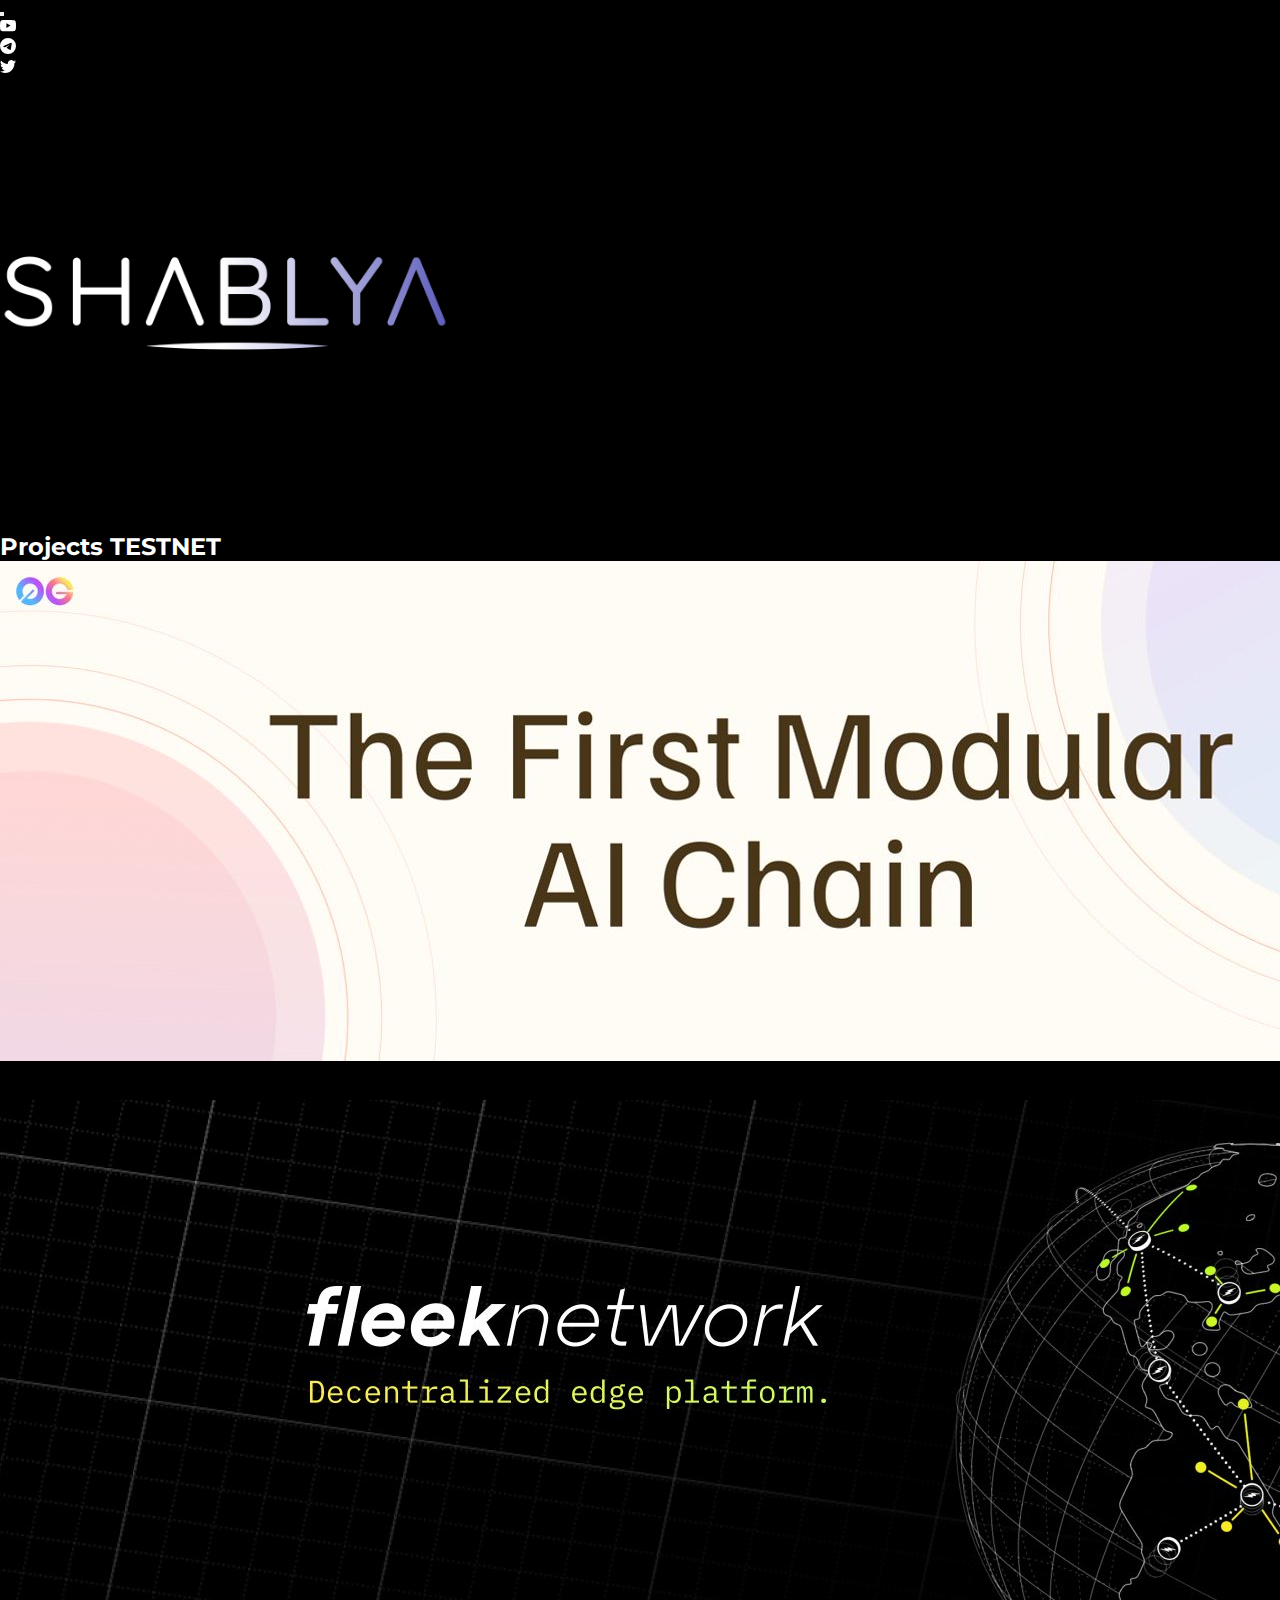
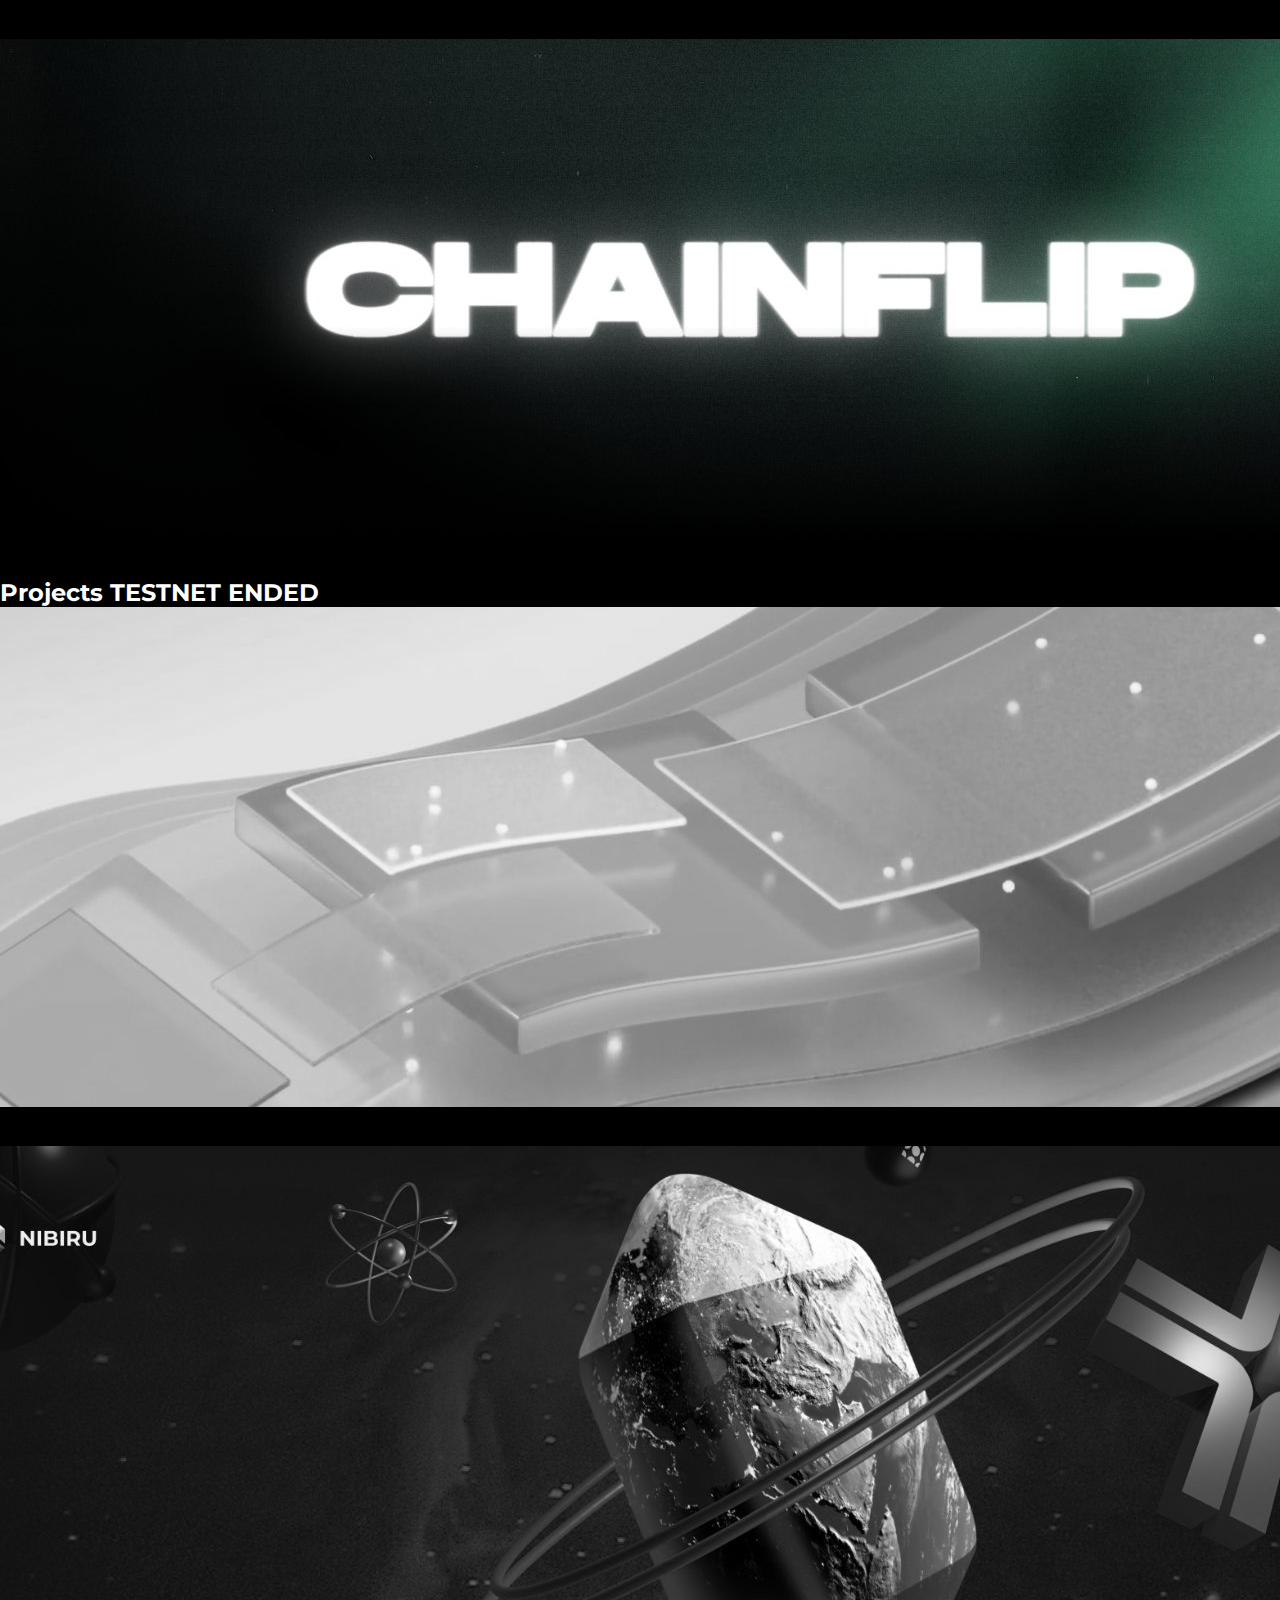
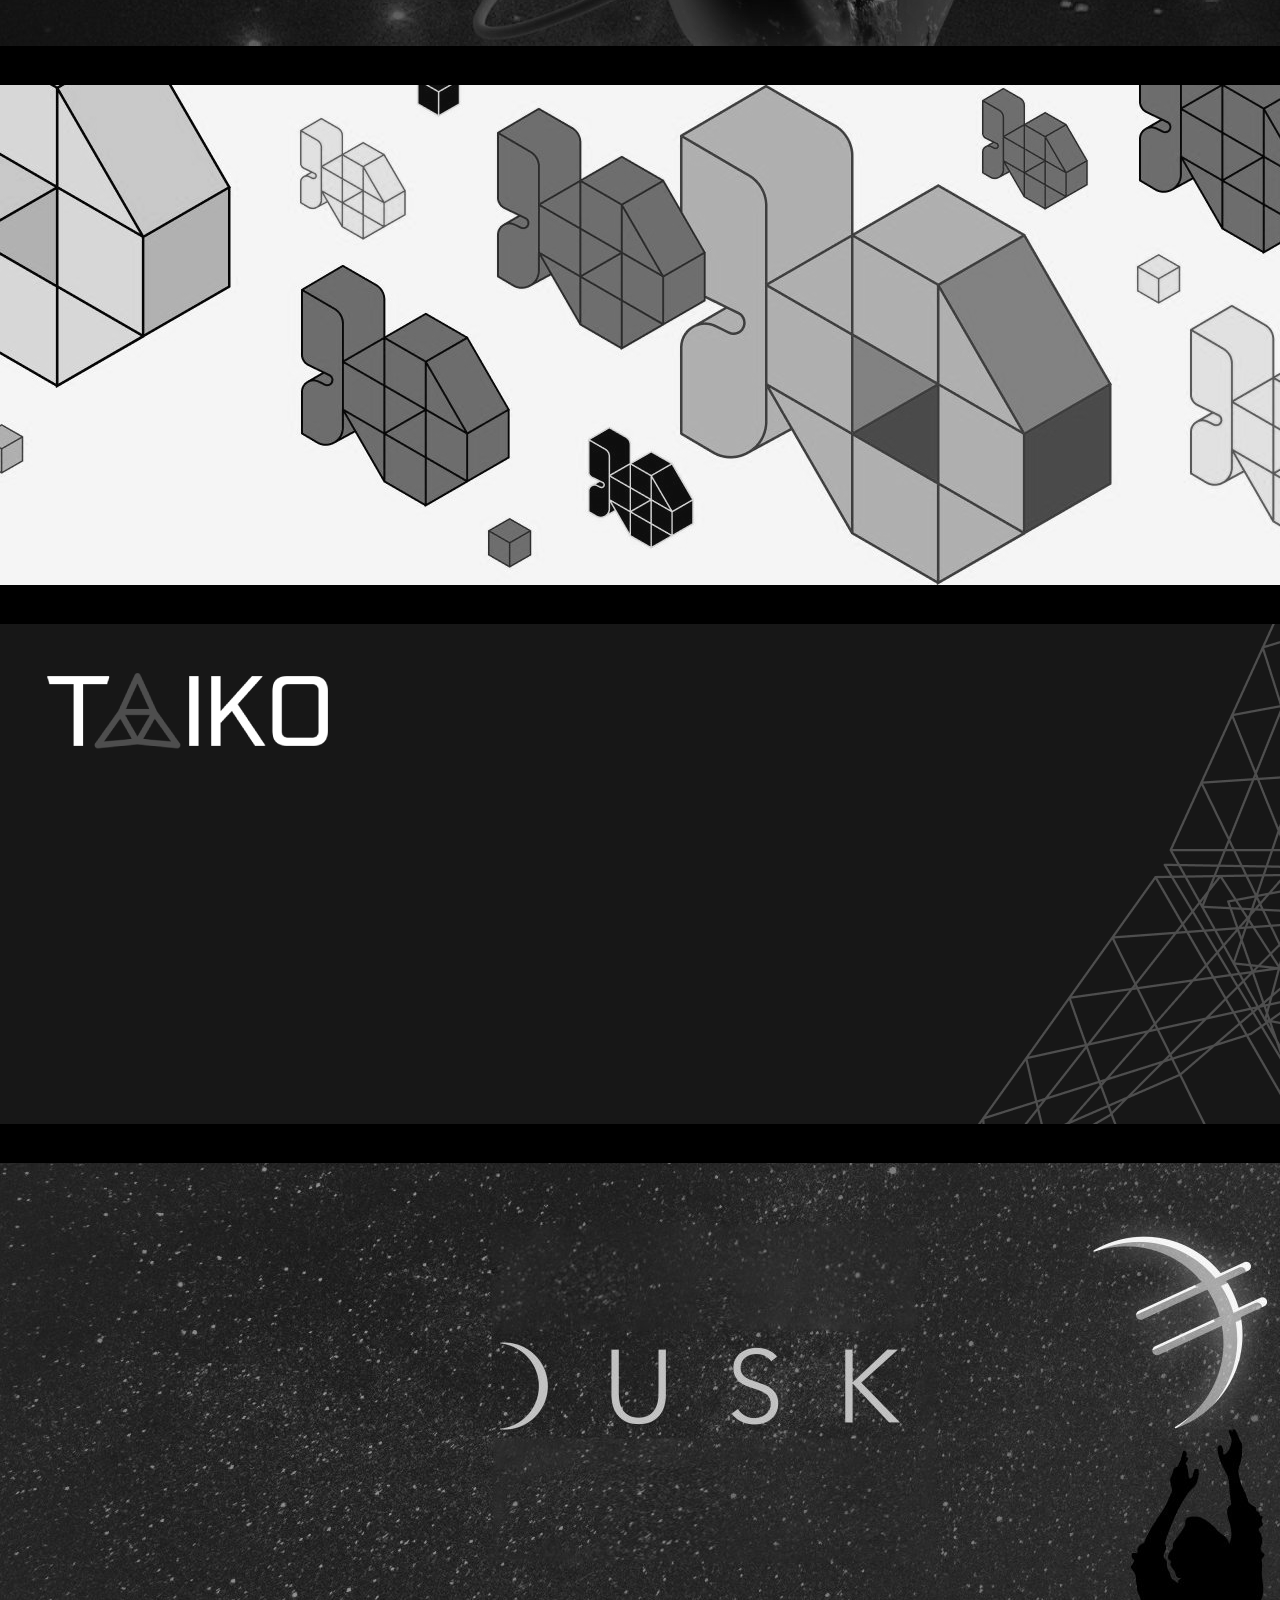
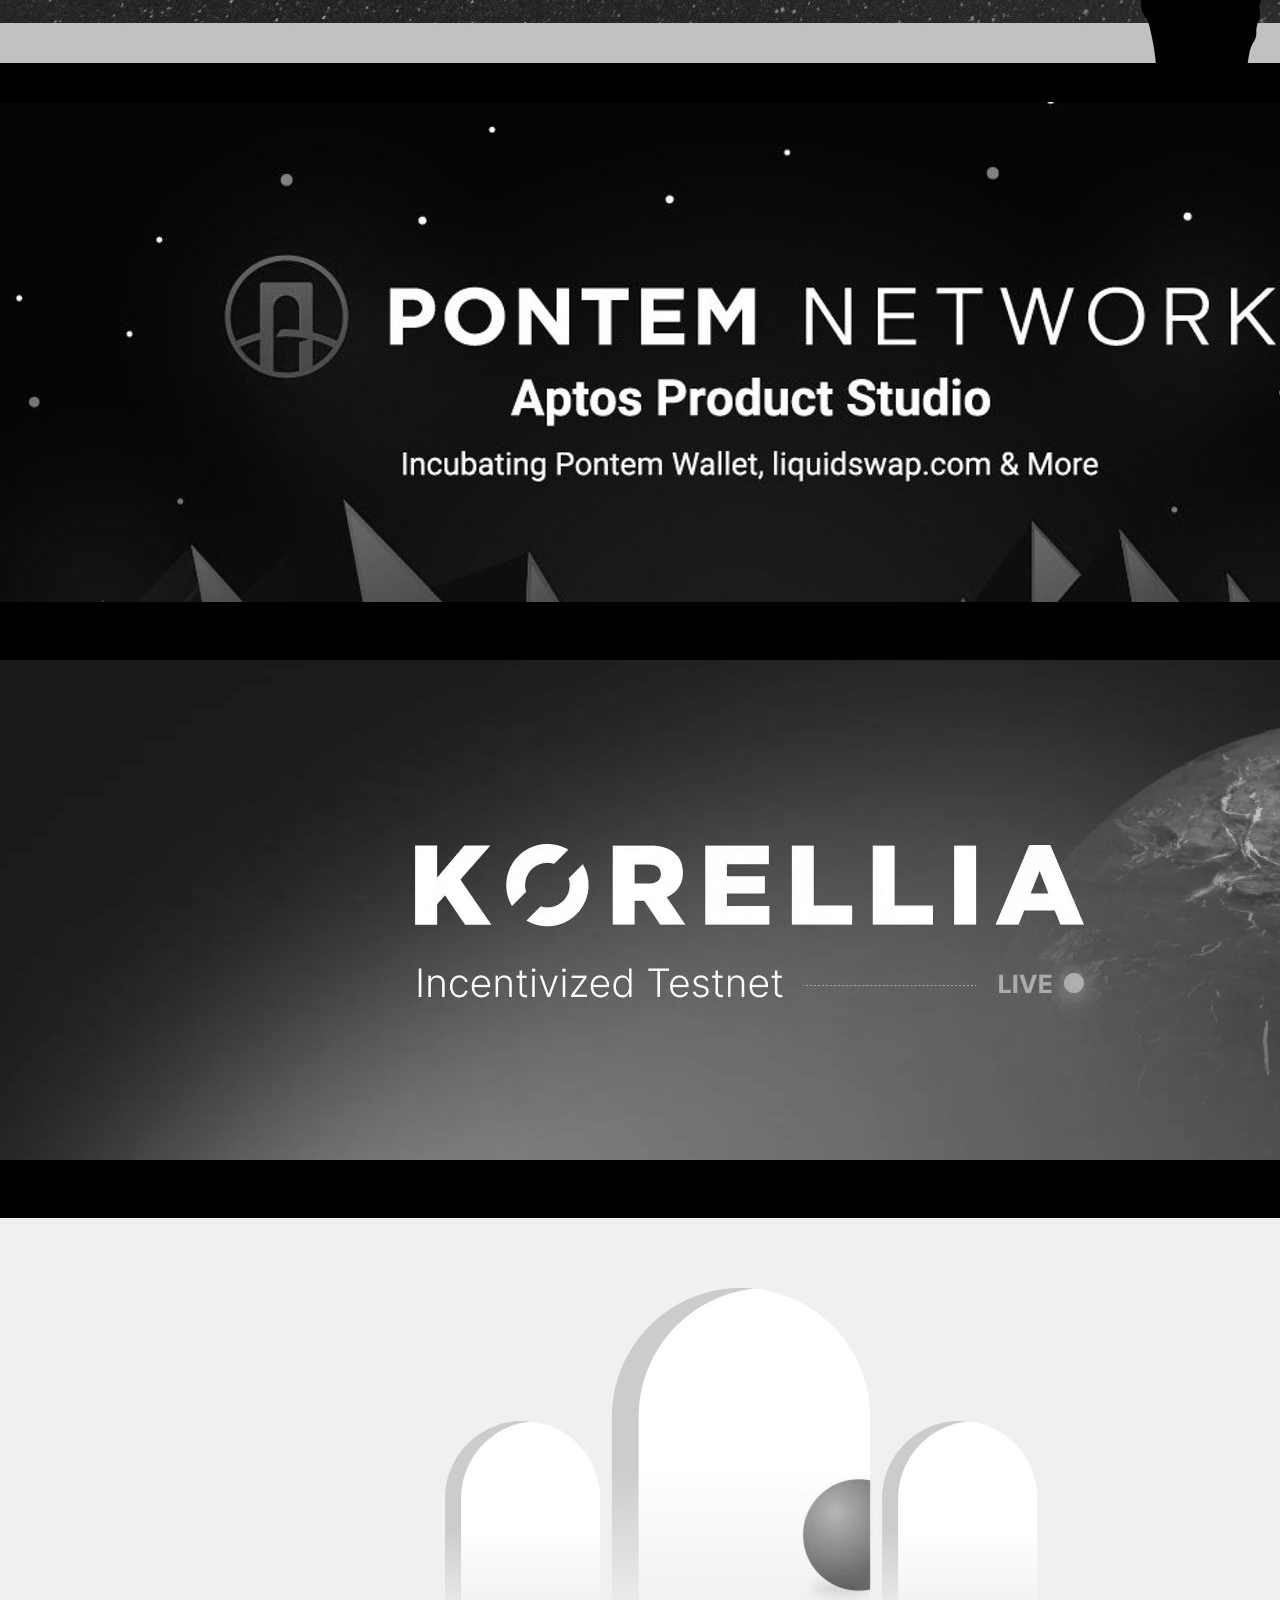
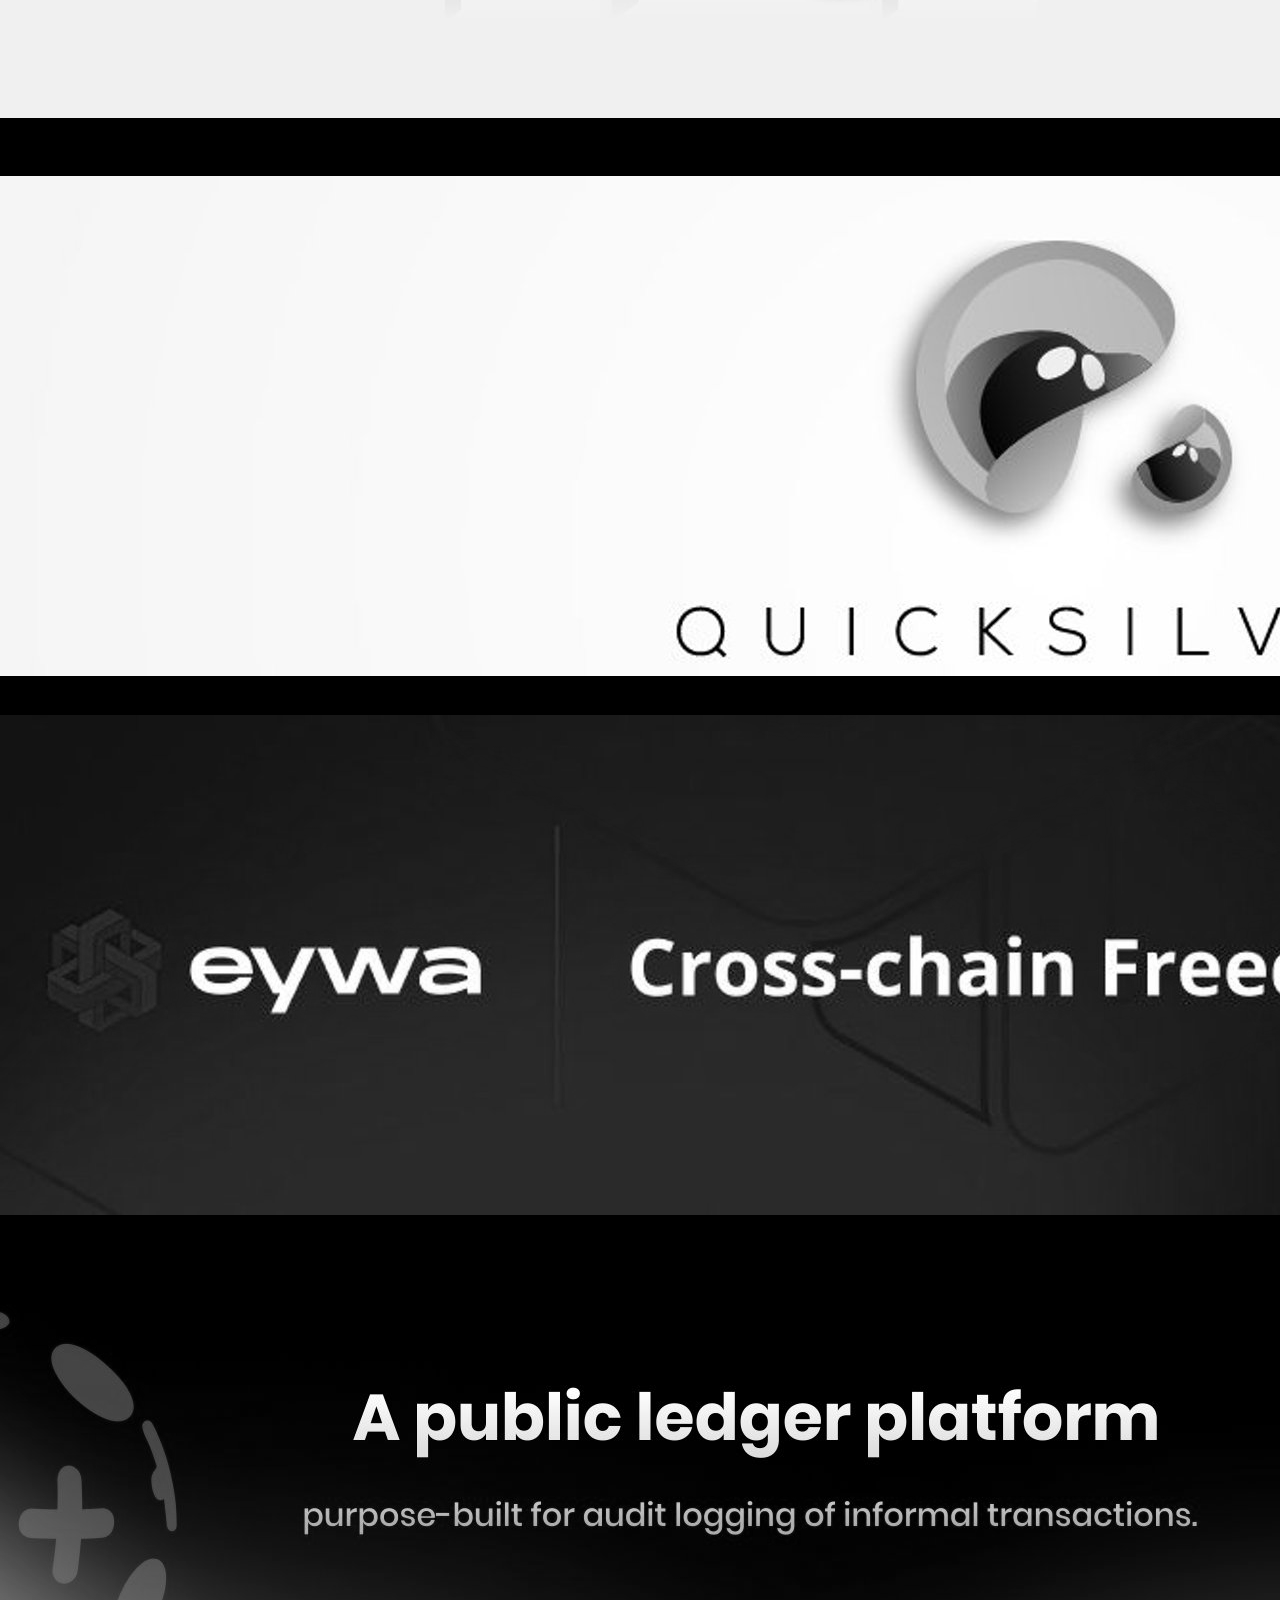
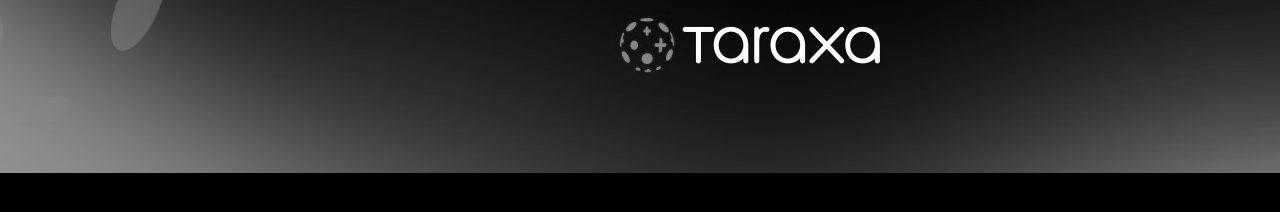
==== commit e471aae8: "OG Guide" ====
--- a/index.html
+++ b/index.html
@@ -125,14 +125,15 @@
       
 
     <div class="row row-cols-3 row-cols-md-3 m-5">
-      <div class="col mt-3">
-        <a href="guide/avail_guide.html"
-          ><div class="card text-bg-dark">
-            <img src="images/avail.jpeg" class="card-img" alt="..." />
-            <div class="card-img-overlay">
-              <h5 class="card-title">Avail Project</h5>
-              <p class="card-text">
-                Avail is a highly robust modular base layer that is laser-focused on data availability: ordering, publishing transactions, and making it possible to seamlessly verify the availability of block data.
+      
+      <div class="col mt-3">
+        <a href="guide/og_guide.html"
+          ><div class="card text-bg-dark">
+            <img src="images/og.jpeg" class="card-img" alt="..." />
+            <div class="card-img-overlay">
+              <h5 class="card-title">OG</h5>
+              <p class="card-text">
+                0G Labs - the modular ultra-high data throughput blockchain optimized for on-chain AI.
               </p>
               <p class="card-text"><small></small></p>
             </div></div
@@ -153,21 +154,7 @@
         ></a>
       </div>
     
-      <div class="col mt-3">
-        <a href="guide/nibiru_guide.html"
-          ><div class="card text-bg-dark">
-            <img src="images/1500x500.jpg" class="card-img" alt="..." />
-            <div class="card-img-overlay">
-              <h5 class="card-title">Nibiru</h5>
-              <p class="card-text">
-                Unifies leveraged derivatives trading, spot trading, staking,
-                and bonded liquidity provision into a seamless user experience,
-                enabling users of over 40 blockchains to trade with leverage.
-              </p>
-              <p class="card-text"><small></small></p>
-            </div></div
-        ></a>
-      </div>
+
       <div class="col mt-3">
         <a href="guide/chainflip_guide.html"
           ><div class="card text-bg-dark">
@@ -175,8 +162,8 @@
             <div class="card-img-overlay">
               <h5 class="card-title">Chainflip</h5>
               <p class="card-text">
-                Will connect and bridge major ecosystems like Bitcoin, Ethereum,
-                Polkadot, Solana or Cosmos to allow users to navigate through
+                Will connect and bridge major ecosystems - Bitcoin, Ethereum,
+                Polkadot to allow users to navigate through
                 this growing multi-chain space.
               </p>
               <p class="card-text"><small></small></p>
@@ -192,7 +179,38 @@
       </h2>
     </div>
 
+
     <div class="row row-cols-3 row-cols-md-3 m-5">
+
+      <div class="col mt-3">
+        <a href="guide/avail_guide.html"
+          ><div class="card text-bg-dark">
+            <img src="images/avail.jpeg" class="card-img" id="end" alt="..." />
+            <div class="card-img-overlay">
+              <h5 class="card-title">Avail Project</h5>
+              <p class="card-text">
+                Avail is a highly robust modular base layer that is laser-focused on data availability: ordering, publishing transactions.
+              </p>
+              <p class="card-text"><small></small></p>
+            </div></div
+        ></a>
+      </div>
+
+      <div class="col mt-3">
+        <a href="guide/nibiru_guide.html"
+          ><div class="card text-bg-dark">
+            <img src="images/1500x500.jpg" class="card-img" id="end" alt="..." />
+            <div class="card-img-overlay">
+              <h5 class="card-title">Nibiru</h5>
+              <p class="card-text">
+                Unifies leveraged derivatives trading, spot trading, staking,
+                and bonded liquidity provision into a seamless user experience.
+              </p>
+              <p class="card-text"><small></small></p>
+            </div></div
+        ></a>
+      </div>
+
       <div class="col mt-3">
         <a href="guide/ironfish_guide.html"
           ><div class="card text-bg-dark">
@@ -202,8 +220,7 @@
               <p class="card-text">
                 Iron Fish is a decentralized, proof-of-work (PoW) based,
                 censorship-resistant, and publicly accessible blockchain
-                project. It is designed to support strong privacy guarantees on
-                every transaction.
+                project.
               </p>
               <p class="card-text"><small></small></p>
             </div></div
@@ -216,9 +233,9 @@
             <h5 class="card-title">Taiko</h5>
             <p class="card-text">
               Taiko is a fully decentralized, Ethereum-equivalent ZK-Rollup
-              (Type 1 ZK-EVM(opens in a new tab)). Taiko is working on the
-              full Ethereum ZK-EVM circuits(opens in a new tab) as part of a
-              community effort led by the EF's PSE team.
+              Type 1 ZK-EVM. Taiko is working on the
+              full Ethereum circuits as part of a
+              community.
             </p>
             <p class="card-text"><small></small></p>
           </div>
